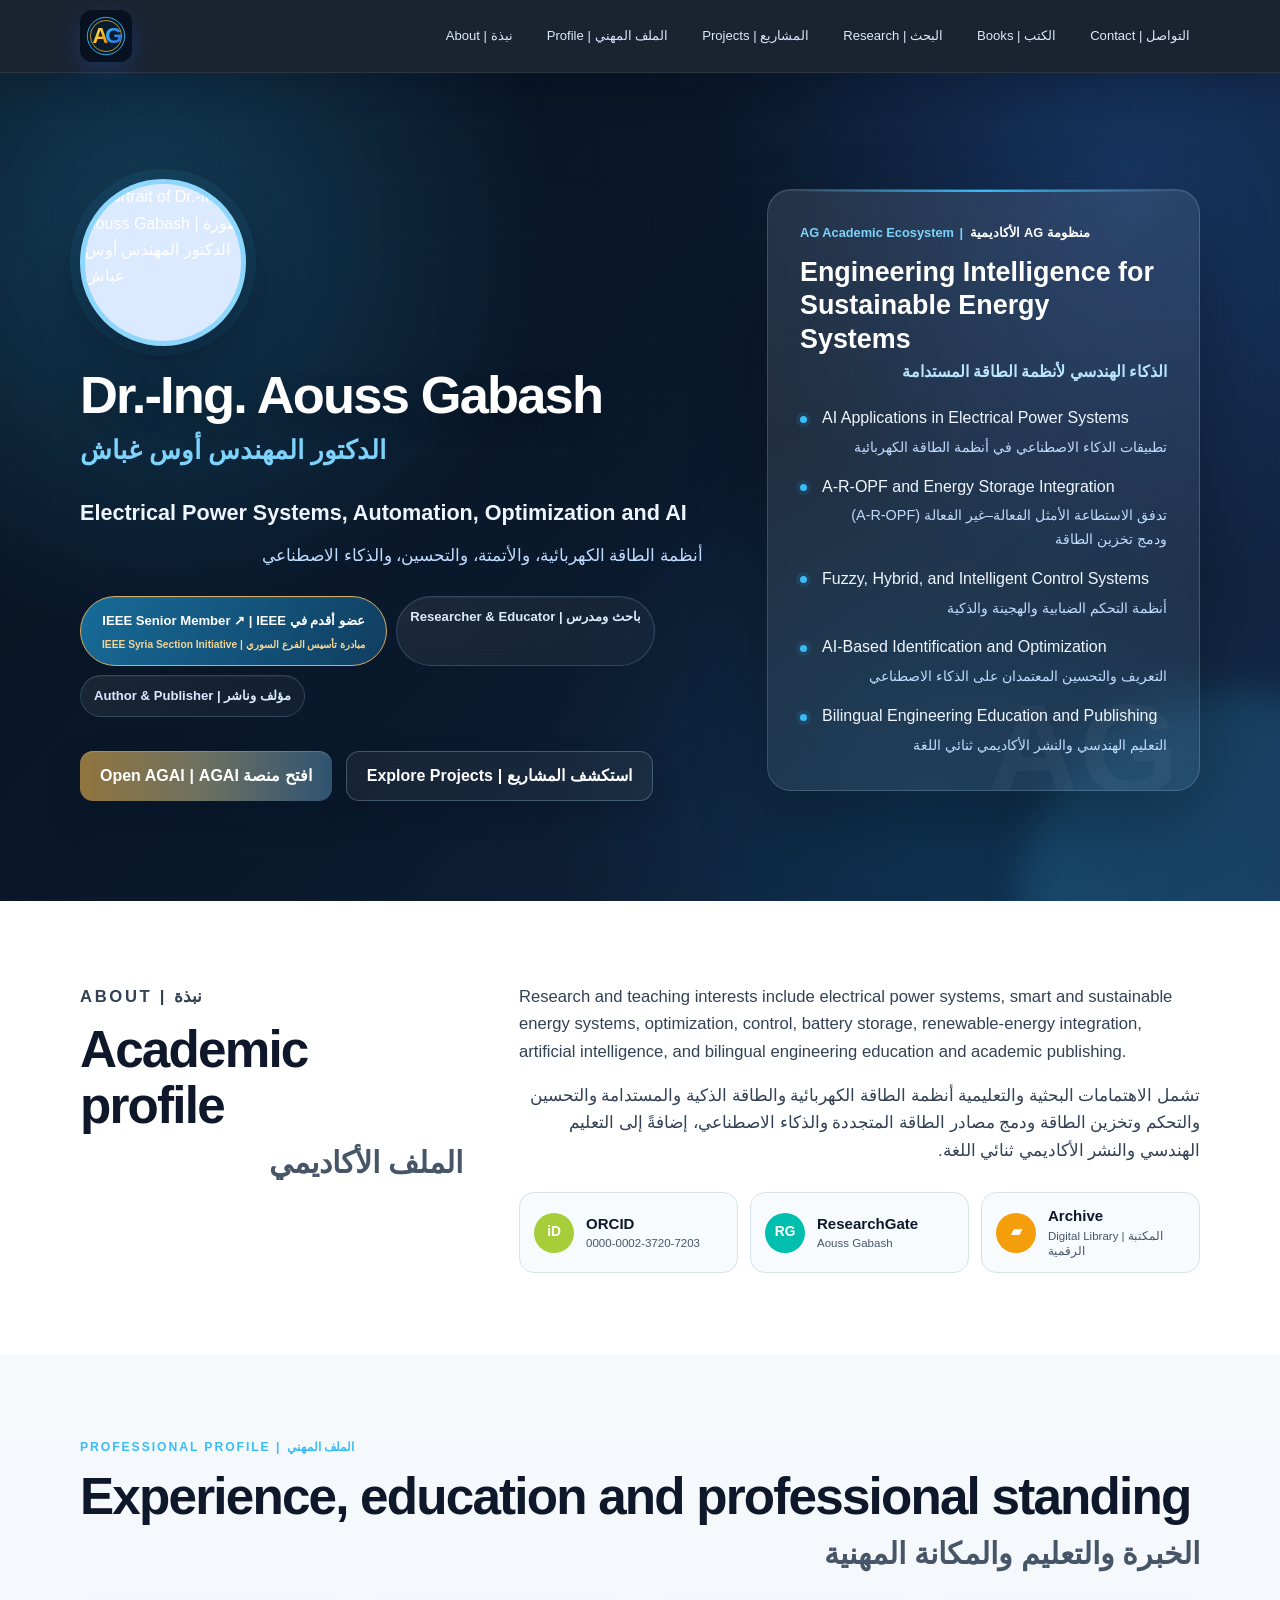
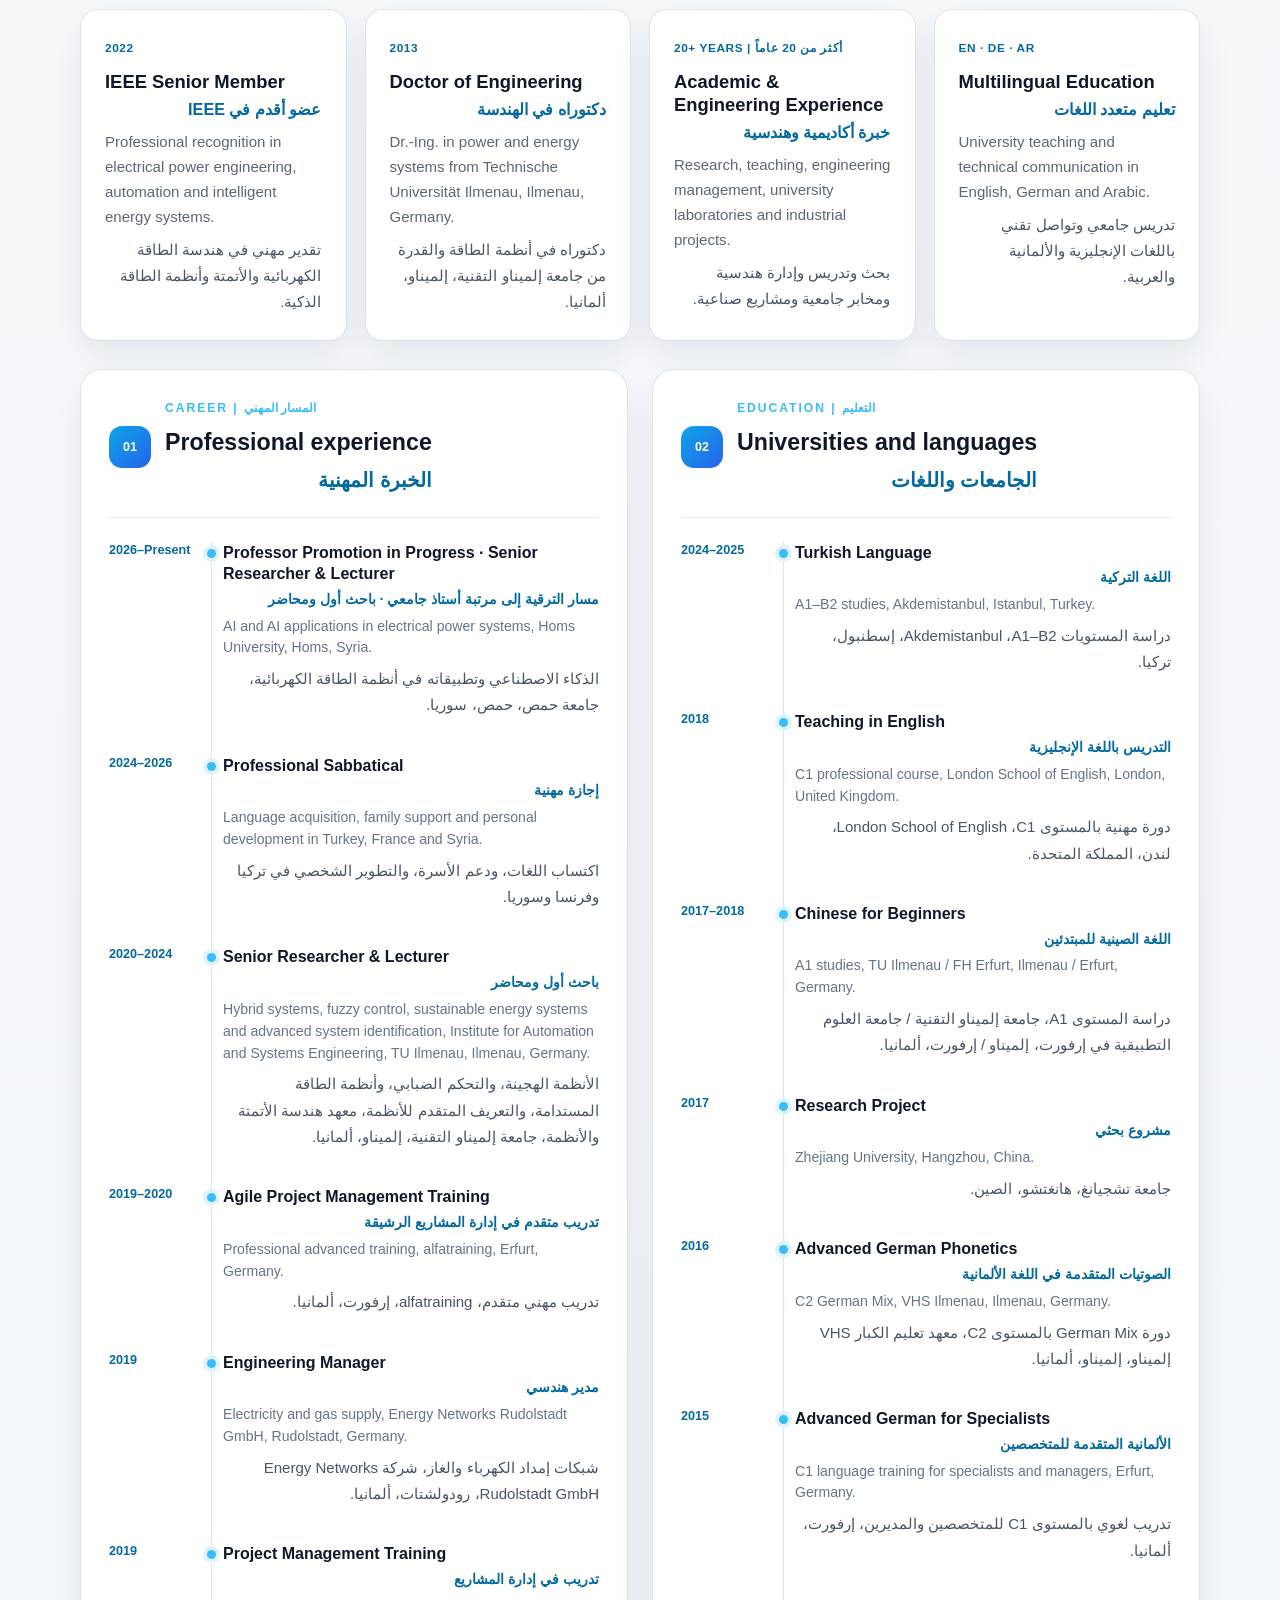
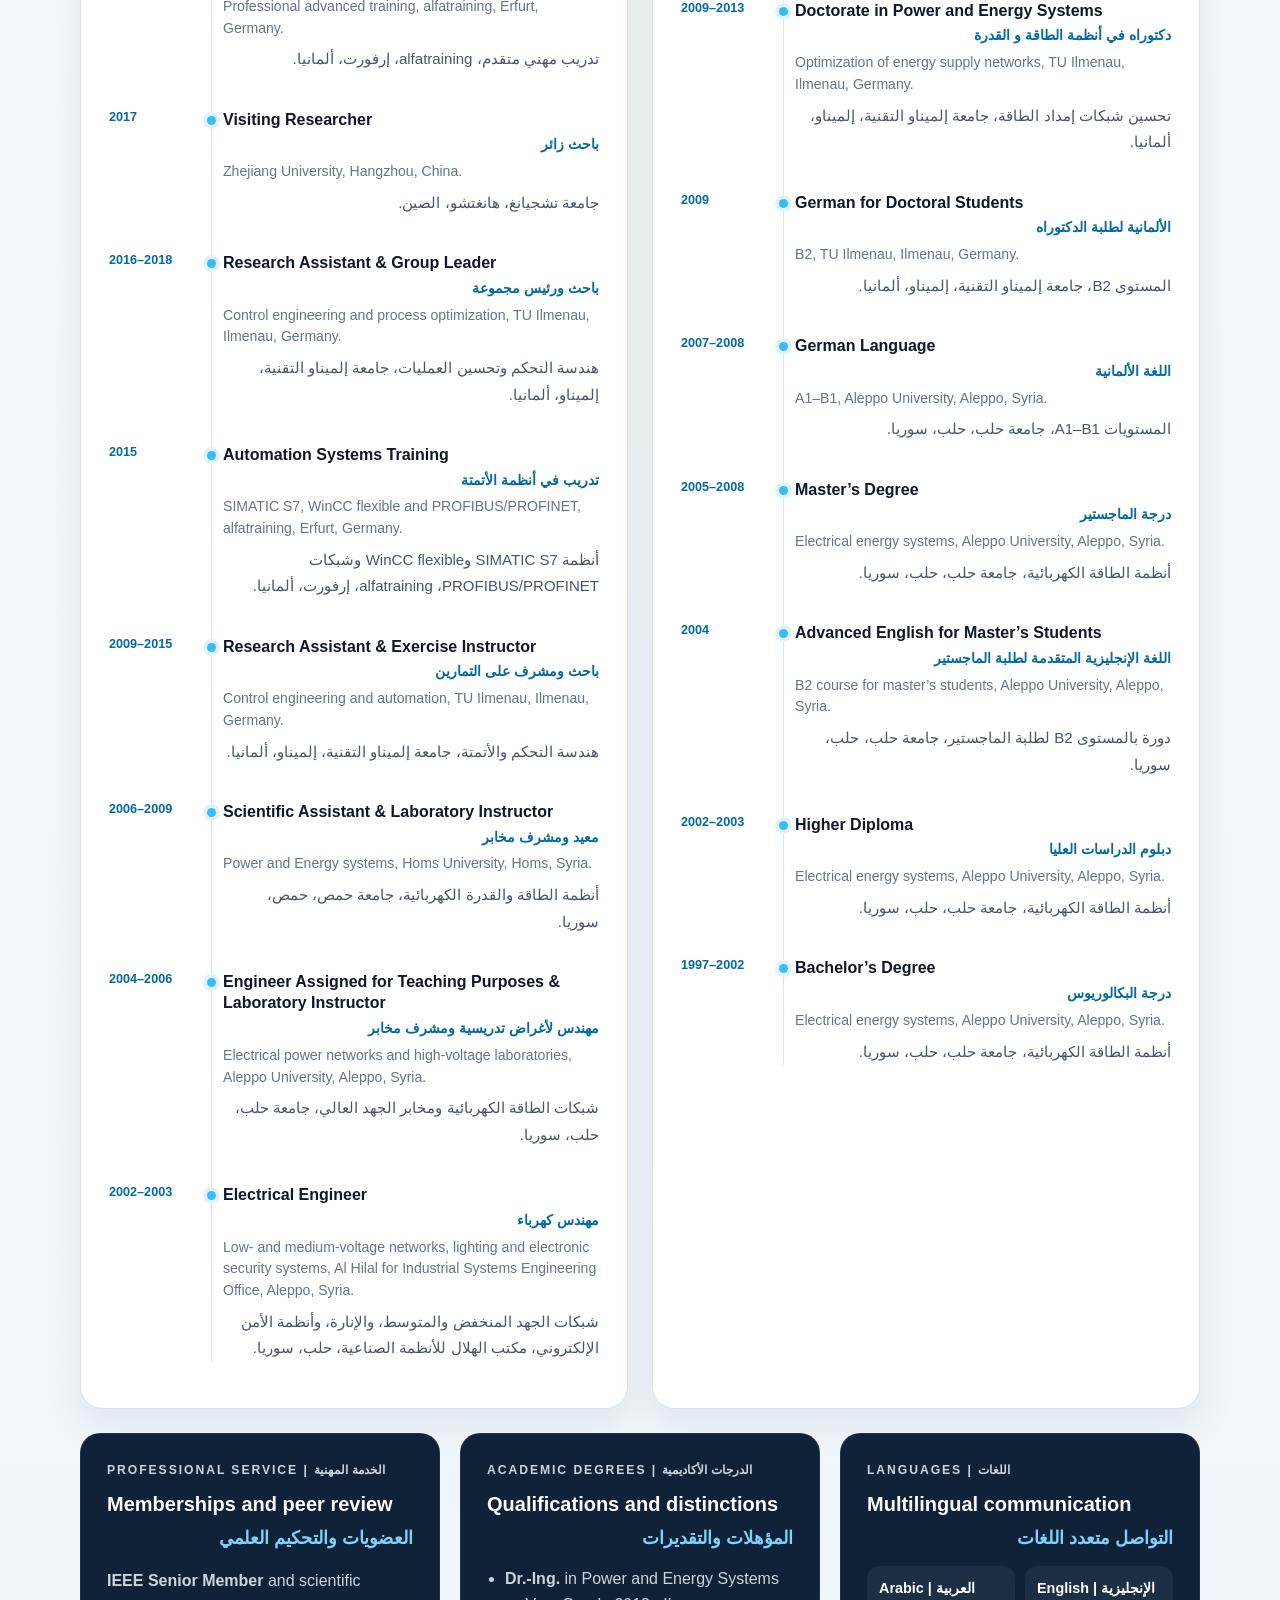
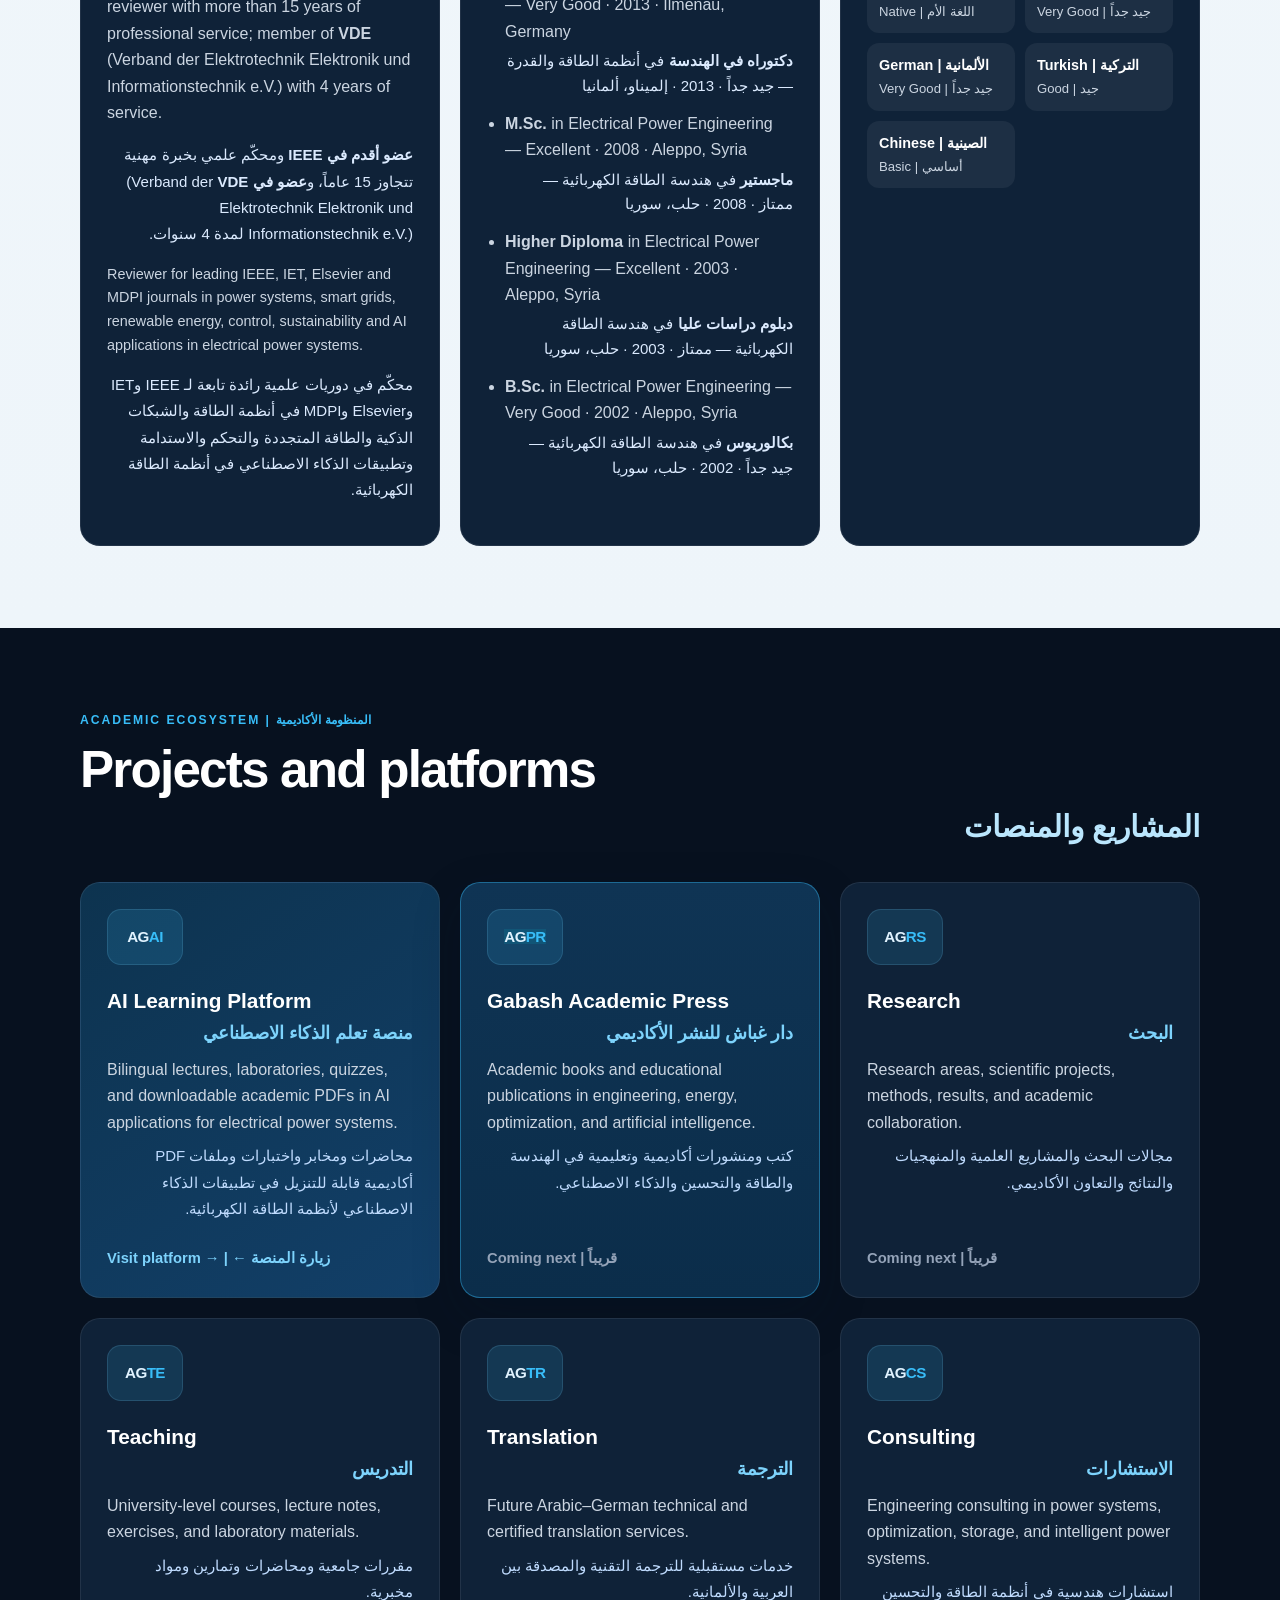
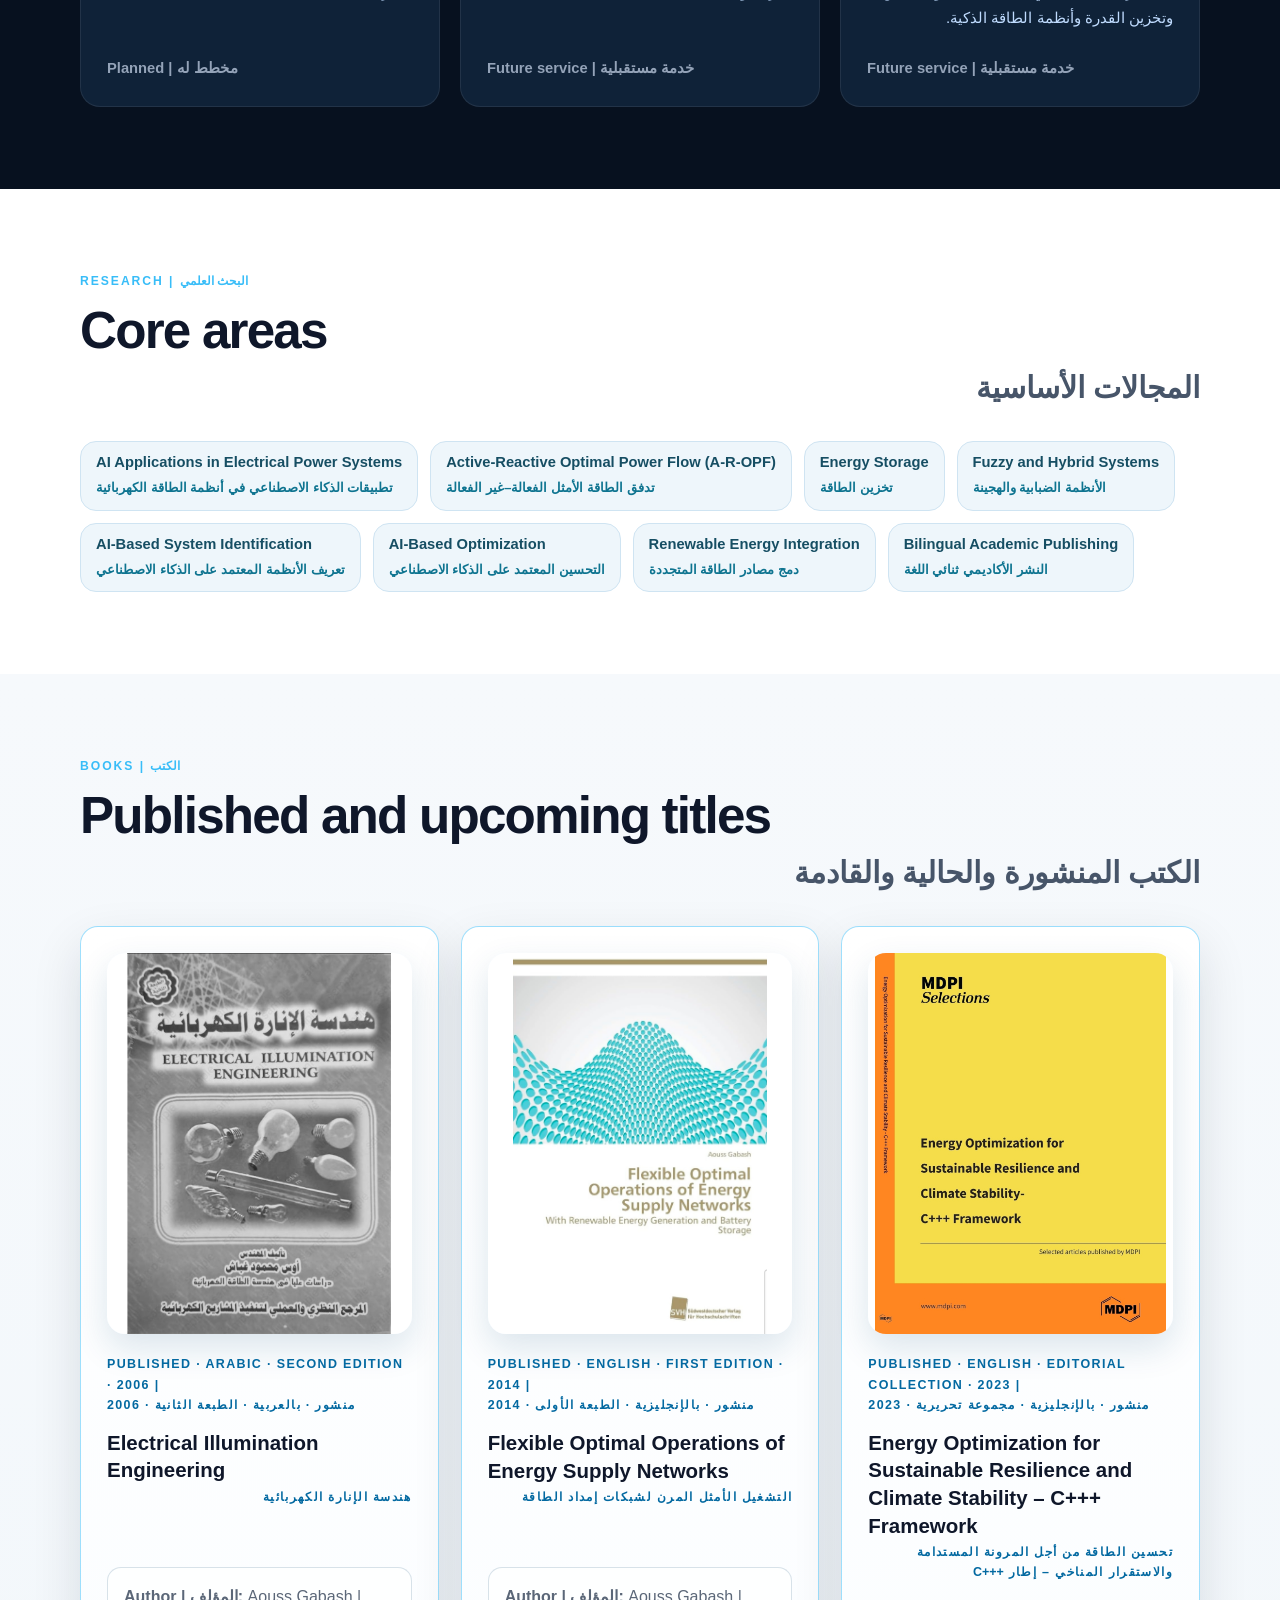
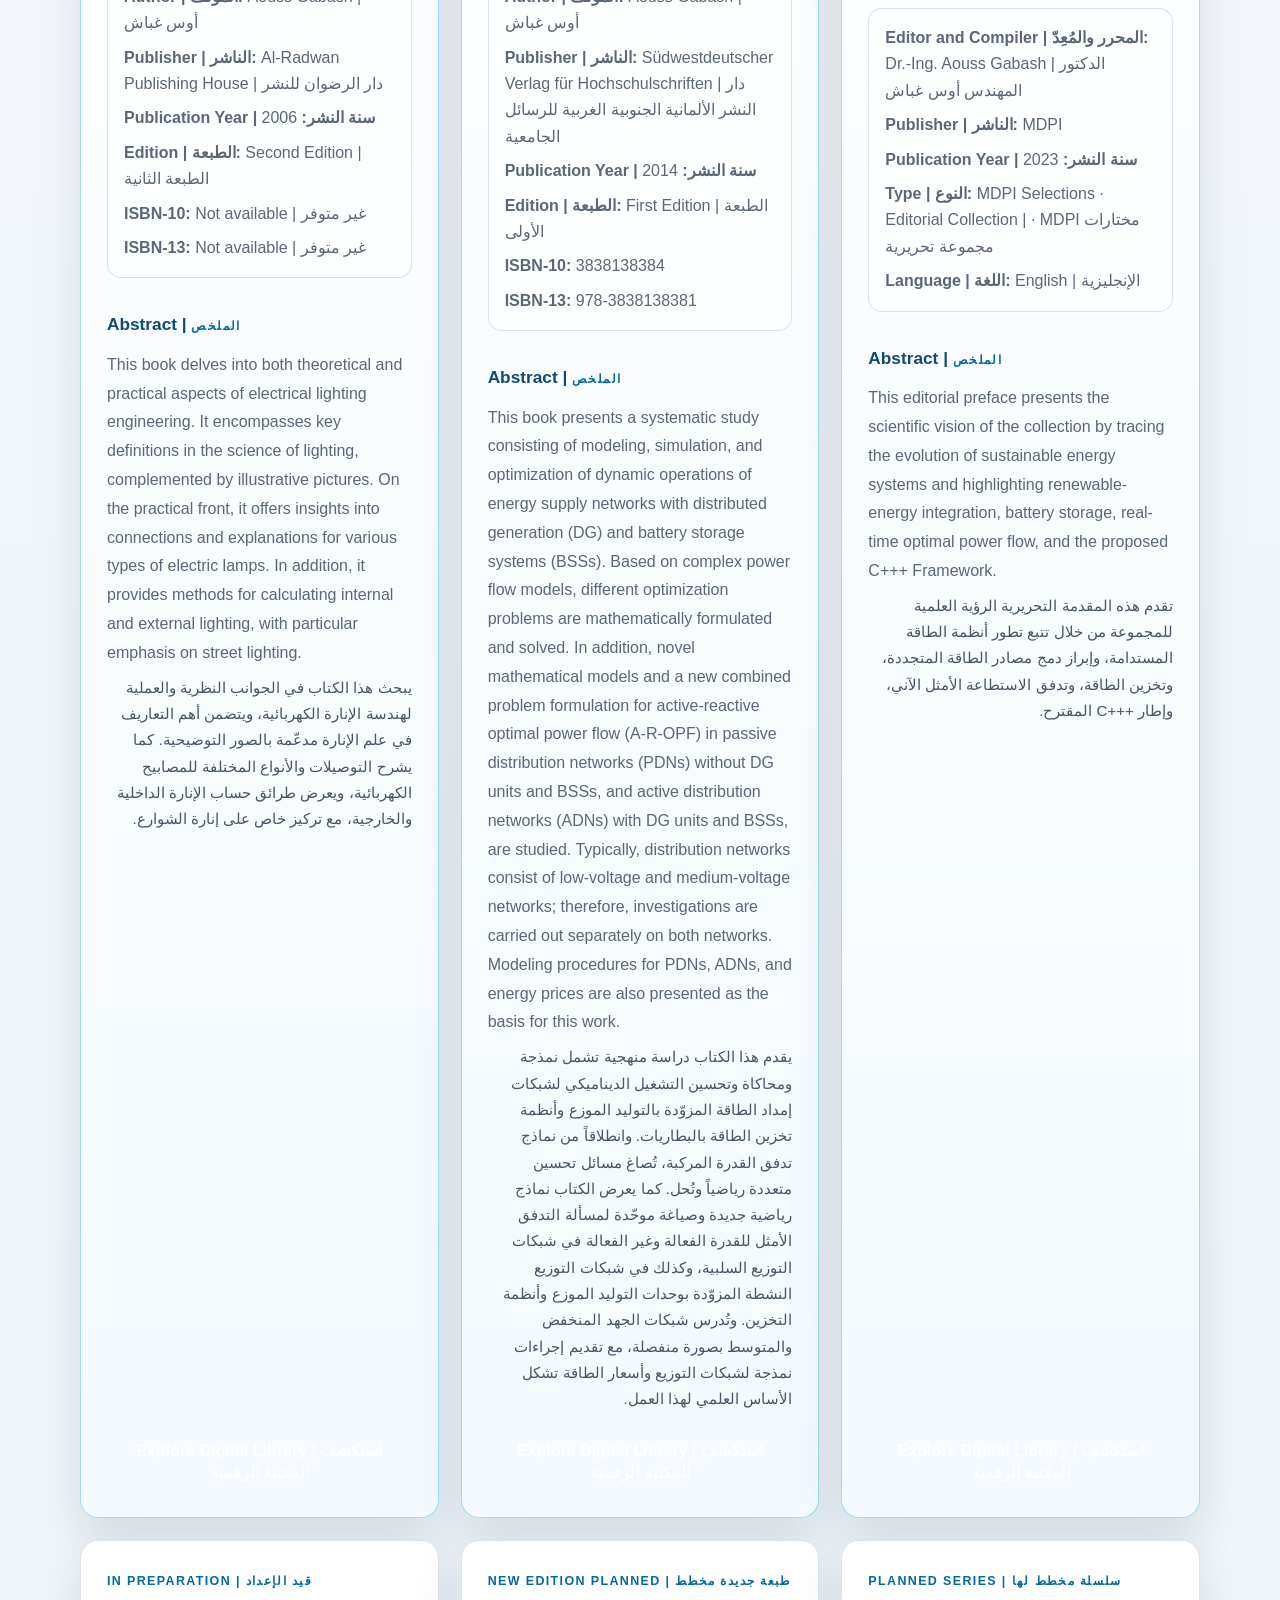
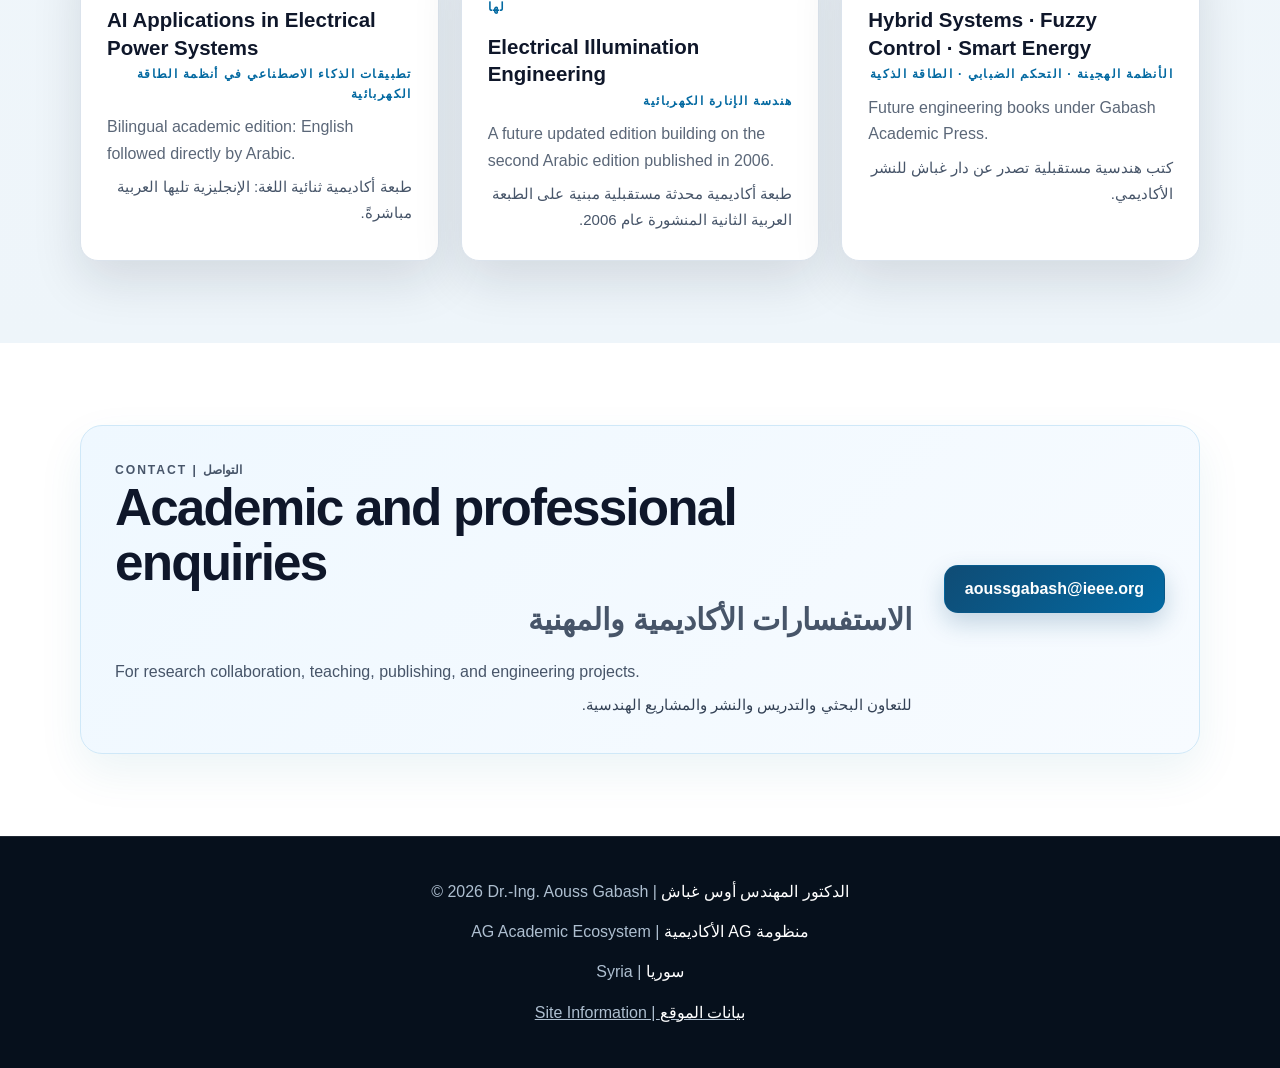
==== index.html @ 6f3ca0e8 "Expand VDE in both homepage membership descriptions" ====
<!doctype html>
<html lang="en">
<head>
  <meta charset="utf-8">
  <meta name="viewport" content="width=device-width, initial-scale=1">
  <meta name="description" content="Official bilingual academic portal of Dr.-Ing. Aouss Gabash: research, teaching, AI applications in electrical power systems, books, publishing, and professional services.">
  <title>Dr.-Ing. Aouss Gabash | Academic Portal | البوابة الأكاديمية</title>
  <link rel="canonical" href="https://aoussgabash.com/">
  <link rel="preload" as="image" href="https://aoussgabash.com/assets/brand/AG.jpg" fetchpriority="high">
<!-- AG Official Icons -->
<link rel="icon" href="/favicon.ico" sizes="any">
<link rel="icon" type="image/png" sizes="32x32" href="/favicon-32x32.png">
<link rel="icon" type="image/png" sizes="16x16" href="/favicon-16x16.png">
<link rel="apple-touch-icon" sizes="180x180" href="/apple-touch-icon.png">
<link rel="manifest" href="/site.webmanifest">
<meta name="theme-color" content="#07111f">  <link rel="stylesheet" href="style.css">
  <link rel="stylesheet" href="identity.css">
<style id="published-books-unified-style">
  .book-list .published-book-unified{display:flex;flex-direction:column;min-height:100%;border-color:rgba(56,189,248,.48)!important;background:linear-gradient(180deg,#fff,#f4faff)!important}
  .published-book-gallery{margin-bottom:20px}
  .published-book-frame{width:100%;aspect-ratio:4/5;border-radius:18px;background:#eef7ff;display:flex;align-items:center;justify-content:center;overflow:hidden;box-shadow:0 14px 34px rgba(15,76,117,.14)}
  .published-book-frame img{width:100%;height:100%;object-fit:contain;display:block;background:#fff}
  .published-book-unified>span{min-height:56px;display:flex;align-items:flex-start;flex-wrap:wrap}
  .published-book-unified h3{min-height:112px}
  .published-book-unified p{margin-top:12px}
  .published-book-unified .published-book-action{display:flex;margin-top:auto;padding-top:20px}
  .published-book-unified .published-book-action .button{width:100%;min-height:58px;display:flex;align-items:center;justify-content:center;text-align:center}
  @media(max-width:680px){.published-book-unified h3,.published-book-unified>span{min-height:0}.published-book-unified .published-book-action .button{min-height:54px}.published-book-frame{aspect-ratio:3/4}}

  .book-meta{display:grid;grid-template-columns:1fr;gap:8px;margin:16px 0 20px;padding:16px;border:1px solid rgba(15,76,117,.16);border-radius:14px;background:rgba(255,255,255,.72)}
  .book-meta p{margin:0!important}
  .book-abstract{margin-top:8px;padding-top:4px}
  .book-abstract h4{margin:0 0 10px;color:#0f4c75;font-size:1.08rem}
  .book-abstract p{line-height:1.8}
.ieee-initiative-badge{background:linear-gradient(120deg,#176c99,#103d60)!important;border:1px solid #d5ad62!important;transition:transform .2s,box-shadow .2s;box-shadow:0 5px 18px #0002}
.ieee-initiative-badge:hover,.ieee-initiative-badge:focus-within{transform:translateY(-2px);box-shadow:0 0 0 3px #d5ad6244}
.ieee-initiative-badge a{color:white!important;text-decoration:none!important;display:block;width:100%;padding:4px 8px;text-align:center}
.ieee-initiative-badge a:focus-visible{outline:2px solid #d5ad62;outline-offset:3px}
.ieee-initiative-call{display:block;margin-top:5px;color:#f4d595;font-size:.78em;line-height:1.5;font-weight:600}
/* Keep Arabic shaping natural and isolate Latin abbreviations in hero labels. */
bdi{unicode-bidi:isolate;letter-spacing:normal;text-transform:none}
[lang="ar"]{unicode-bidi:isolate;letter-spacing:normal;text-transform:none}
.hero-actions .button{flex-wrap:wrap;column-gap:.3em;row-gap:.15em}
.hero-actions .button>bdi{display:inline-block;max-width:100%}
.hero .credential-row,.hero .hero-actions{direction:ltr}
.hero [lang="ar"]{letter-spacing:normal;text-transform:none}
</style>

  <script type="application/ld+json">
{
  "@context": "https://schema.org",
  "@type": "Organization",
  "name": "AG Academic Ecosystem",
  "url": "https://aoussgabash.com",
  "logo": "https://aoussgabash.com/favicon-512x512.png"
}
  </script>
  
</head>
<body>
  <header class="site-header">
    <div class="container nav-wrap">
      <a class="brand brand-identity" href="#top" aria-label="AG academic homepage | الصفحة الأكاديمية الرئيسية">
        <img class="brand-logo" src="assets/brand/AG.svg" width="52" height="52" alt="AG Academic Ecosystem logo | شعار منظومة AG الأكاديمية">
        <span class="brand-code"><span class="ag">AG</span></span>
        <span class="brand-name">Aouss Gabash</span>
      </a>
      <button class="menu-toggle" type="button" aria-label="Open navigation | فتح قائمة التنقل" aria-expanded="false">☰</button>
      <nav class="site-nav" aria-label="Main navigation | التنقل الرئيسي">
        <a href="#about">About | <span lang="ar" dir="rtl">نبذة</span></a>
        <a href="#credentials">Profile | <span lang="ar" dir="rtl">الملف المهني</span></a>
        <a href="#projects">Projects | <span lang="ar" dir="rtl">المشاريع</span></a>
        <a href="#research">Research | <span lang="ar" dir="rtl">البحث</span></a>
        <a href="#books">Books | <span lang="ar" dir="rtl">الكتب</span></a>
        <a href="#contact">Contact | <span lang="ar" dir="rtl">التواصل</span></a>
      </nav>
    </div>
  </header>

  <main id="top">
    <section class="hero">
      <div class="container hero-grid">
        <div>
          <p class="eyebrow">Academic · Engineering · Artificial Intelligence <span class="inline-ar" lang="ar" dir="rtl">| أكاديمي · هندسي · ذكاء اصطناعي</span></p>
          <h1>Dr.-Ing. Aouss Gabash</h1>
          <p class="hero-title">Electrical Power Systems, Automation, Optimization and AI</p>
          <p class="hero-ar" lang="ar" dir="rtl">أنظمة الطاقة الكهربائية، والأتمتة، والتحسين، والذكاء الاصطناعي</p>
          <div class="credential-row">
            <span class="ieee-initiative-badge"><a href="ieee-syria.html" aria-label="IEEE Syria Section initiative | مبادرة تأسيس الفرع السوري"><bdi lang="en" dir="ltr">IEEE Senior Member ↗</bdi> | <bdi lang="ar" dir="rtl">عضو أقدم في <bdi dir="ltr">IEEE</bdi></bdi><small class="ieee-initiative-call"><bdi lang="en" dir="ltr">IEEE Syria Section Initiative</bdi> | <bdi lang="ar" dir="rtl">مبادرة تأسيس الفرع السوري</bdi></small></a></span>
            <span><bdi lang="en" dir="ltr">Researcher &amp; Educator</bdi> | <bdi lang="ar" dir="rtl">باحث ومدرس</bdi></span>
            <span><bdi lang="en" dir="ltr">Author &amp; Publisher</bdi> | <bdi lang="ar" dir="rtl">مؤلف وناشر</bdi></span>
          </div>
          <div class="hero-actions">
            <a class="button primary" href="https://ai.aoussgabash.com"><bdi lang="en" dir="ltr">Open AGAI</bdi> | <bdi lang="ar" dir="rtl">افتح منصة <bdi dir="ltr">AGAI</bdi></bdi></a>
            <a class="button secondary" href="#projects"><bdi lang="en" dir="ltr">Explore Projects</bdi> | <bdi lang="ar" dir="rtl">استكشف المشاريع</bdi></a>
          </div>
        </div>

        <aside class="hero-card" aria-label="Academic focus | التوجه الأكاديمي">
          <span class="card-kicker"><bdi lang="en" dir="ltr">AG Academic Ecosystem</bdi> | <span lang="ar" dir="rtl">منظومة <bdi dir="ltr">AG</bdi> الأكاديمية</span></span>
          <h2>
            Engineering Intelligence for Sustainable Energy Systems
            <span class="heading-ar" lang="ar" dir="rtl">الذكاء الهندسي لأنظمة الطاقة المستدامة</span>
          </h2>
          <ul class="bilingual-list">
            <li>
              <span>AI Applications in Electrical Power Systems</span>
              <span class="ar-line" lang="ar" dir="rtl">تطبيقات الذكاء الاصطناعي في أنظمة الطاقة الكهربائية</span>
            </li>
            <li>
              <span>A-R-OPF and Energy Storage Integration</span>
              <span class="ar-line" lang="ar" dir="rtl">تدفق الاستطاعة الأمثل الفعالة–غير الفعالة <bdi dir="ltr">(A-R-OPF)</bdi> ودمج تخزين الطاقة</span>
            </li>
            <li>
              <span>Fuzzy, Hybrid, and Intelligent Control Systems</span>
              <span class="ar-line" lang="ar" dir="rtl">أنظمة التحكم الضبابية والهجينة والذكية</span>
            </li>
            <li>
              <span>AI-Based Identification and Optimization</span>
              <span class="ar-line" lang="ar" dir="rtl">التعريف والتحسين المعتمدان على الذكاء الاصطناعي</span>
            </li>
            <li>
              <span>Bilingual Engineering Education and Publishing</span>
              <span class="ar-line" lang="ar" dir="rtl">التعليم الهندسي والنشر الأكاديمي ثنائي اللغة</span>
            </li>
          </ul>
        </aside>
      </div>
    </section>

    <section id="about" class="section">
      <div class="container split">
        <div>
          <p class="section-label">About | <span lang="ar" dir="rtl">نبذة</span></p>
          <h2>
            Academic profile
            <span class="heading-ar" lang="ar" dir="rtl">الملف الأكاديمي</span>
          </h2>
        </div>
        <div>
          <p>Research and teaching interests include electrical power systems, smart and sustainable energy systems, optimization, control, battery storage, renewable-energy integration, artificial intelligence, and bilingual engineering education and academic publishing.</p>
          <p lang="ar" dir="rtl" class="ar-text">تشمل الاهتمامات البحثية والتعليمية أنظمة الطاقة الكهربائية والطاقة الذكية والمستدامة والتحسين والتحكم وتخزين الطاقة ودمج مصادر الطاقة المتجددة والذكاء الاصطناعي، إضافةً إلى التعليم الهندسي والنشر الأكاديمي ثنائي اللغة.</p>
<div class="about-profile-links" aria-label="Academic profiles | الملفات الأكاديمية">
  <a class="about-profile-link orcid" href="https://orcid.org/0000-0002-3720-7203" target="_blank" rel="me noopener noreferrer">
    <span class="profile-mark" aria-hidden="true">iD</span>
    <span class="profile-copy"><strong>ORCID</strong><small>0000-0002-3720-7203</small></span>
  </a>
  <a class="about-profile-link researchgate" href="https://www.researchgate.net/profile/Aouss-Gabash" target="_blank" rel="noopener noreferrer">
    <span class="profile-mark" aria-hidden="true">RG</span>
    <span class="profile-copy"><strong>ResearchGate</strong><small>Aouss Gabash</small></span>
  </a>
  <a class="about-profile-link archive" href="https://archive.org/details/@aouss_gabash" target="_blank" rel="noopener noreferrer">
    <span class="profile-mark" aria-hidden="true">▰</span>
    <span class="profile-copy"><strong>Archive</strong><small>Digital Library | المكتبة الرقمية</small></span>
  </a>
</div>
        </div>
      </div>
    </section>

    <section id="credentials" class="section section-soft">
      <div class="container">
        <p class="section-label">Professional Profile | <span lang="ar" dir="rtl">الملف المهني</span></p>
        <h2>
          Experience, education and professional standing
          <span class="heading-ar" lang="ar" dir="rtl">الخبرة والتعليم والمكانة المهنية</span>
        </h2>

        <div class="profile-grid profile-summary">
          <article class="profile-card">
            <span class="profile-year">2022</span>
            <h3>IEEE Senior Member<span class="card-ar" lang="ar" dir="rtl">عضو أقدم في <bdi dir="ltr">IEEE</bdi></span></h3>
            <p>Professional recognition in electrical power engineering, automation and intelligent energy systems.</p>
            <p class="ar-copy" lang="ar" dir="rtl">تقدير مهني في هندسة الطاقة الكهربائية والأتمتة وأنظمة الطاقة الذكية.</p>
          </article>
          <article class="profile-card">
            <span class="profile-year">2013</span>
            <h3>Doctor of Engineering<span class="card-ar" lang="ar" dir="rtl">دكتوراه في الهندسة</span></h3>
            <p>Dr.-Ing. in power and energy systems from Technische Universität Ilmenau, Ilmenau, Germany.</p>
            <p class="ar-copy" lang="ar" dir="rtl">دكتوراه في أنظمة الطاقة والقدرة من جامعة إلميناو التقنية، إلميناو، ألمانيا.</p>
          </article>
          <article class="profile-card">
            <span class="profile-year">20+ Years | أكثر من 20 عاماً</span>
            <h3>Academic &amp; Engineering Experience<span class="card-ar" lang="ar" dir="rtl">خبرة أكاديمية وهندسية</span></h3>
            <p>Research, teaching, engineering management, university laboratories and industrial projects.</p>
            <p class="ar-copy" lang="ar" dir="rtl">بحث وتدريس وإدارة هندسية ومخابر جامعية ومشاريع صناعية.</p>
          </article>
          <article class="profile-card">
            <span class="profile-year">EN · DE · AR</span>
            <h3>Multilingual Education<span class="card-ar" lang="ar" dir="rtl">تعليم متعدد اللغات</span></h3>
            <p>University teaching and technical communication in English, German and Arabic.</p>
            <p class="ar-copy" lang="ar" dir="rtl">تدريس جامعي وتواصل تقني باللغات الإنجليزية والألمانية والعربية.</p>
          </article>
        </div>

        <div class="cv-columns">
          <section class="cv-panel" aria-labelledby="experience-title">
            <div class="cv-heading">
              <span class="cv-icon">01</span>
              <div>
                <p class="section-label">Career | <span lang="ar" dir="rtl">المسار المهني</span></p>
                <h3 id="experience-title">Professional experience<span class="card-ar" lang="ar" dir="rtl">الخبرة المهنية</span></h3>
              </div>
            </div>
            <div class="compact-timeline">
              <article>
                <time>2026–Present</time>
                <div>
                  <h4>Professor Promotion in Progress · Senior Researcher &amp; Lecturer<span class="card-ar" lang="ar" dir="rtl">مسار الترقية إلى مرتبة أستاذ جامعي · باحث أول ومحاضر</span></h4>
                  <p>AI and AI applications in electrical power systems, Homs University, Homs, Syria.</p>
                  <p class="ar-copy" lang="ar" dir="rtl">الذكاء الاصطناعي وتطبيقاته في أنظمة الطاقة الكهربائية، جامعة حمص، حمص، سوريا.</p>
                </div>
              </article>
              <article>
                <time>2024–2026</time>
                <div>
                  <h4>Professional Sabbatical<span class="card-ar" lang="ar" dir="rtl">إجازة مهنية</span></h4>
                  <p>Language acquisition, family support and personal development in Turkey, France and Syria.</p>
                  <p class="ar-copy" lang="ar" dir="rtl">اكتساب اللغات، ودعم الأسرة، والتطوير الشخصي في تركيا وفرنسا وسوريا.</p>
                </div>
              </article>
              <article>
                <time>2020–2024</time>
                <div>
                  <h4>Senior Researcher &amp; Lecturer<span class="card-ar" lang="ar" dir="rtl">باحث أول ومحاضر</span></h4>
                  <p>Hybrid systems, fuzzy control, sustainable energy systems and advanced system identification, Institute for Automation and Systems Engineering, TU Ilmenau, Ilmenau, Germany.</p>
                  <p class="ar-copy" lang="ar" dir="rtl">الأنظمة الهجينة، والتحكم الضبابي، وأنظمة الطاقة المستدامة، والتعريف المتقدم للأنظمة، معهد هندسة الأتمتة والأنظمة، جامعة إلميناو التقنية، إلميناو، ألمانيا.</p>
                </div>
              </article>
              <article>
                <time>2019–2020</time>
                <div>
                  <h4>Agile Project Management Training<span class="card-ar" lang="ar" dir="rtl">تدريب متقدم في إدارة المشاريع الرشيقة</span></h4>
                  <p>Professional advanced training, alfatraining, Erfurt, Germany.</p>
                  <p class="ar-copy" lang="ar" dir="rtl">تدريب مهني متقدم، <bdi dir="ltr">alfatraining</bdi>، إرفورت، ألمانيا.</p>
                </div>
              </article>
              <article>
                <time>2019</time>
                <div>
                  <h4>Engineering Manager<span class="card-ar" lang="ar" dir="rtl">مدير هندسي</span></h4>
                  <p>Electricity and gas supply, Energy Networks Rudolstadt GmbH, Rudolstadt, Germany.</p>
                  <p class="ar-copy" lang="ar" dir="rtl">شبكات إمداد الكهرباء والغاز، شركة <bdi dir="ltr">Energy Networks Rudolstadt GmbH</bdi>، رودولشتات، ألمانيا.</p>
                </div>
              </article>
              <article>
                <time>2019</time>
                <div>
                  <h4>Project Management Training<span class="card-ar" lang="ar" dir="rtl">تدريب في إدارة المشاريع</span></h4>
                  <p>Professional advanced training, alfatraining, Erfurt, Germany.</p>
                  <p class="ar-copy" lang="ar" dir="rtl">تدريب مهني متقدم، <bdi dir="ltr">alfatraining</bdi>، إرفورت، ألمانيا.</p>
                </div>
              </article>
              <article>
                <time>2017</time>
                <div>
                  <h4>Visiting Researcher<span class="card-ar" lang="ar" dir="rtl">باحث زائر</span></h4>
                  <p>Zhejiang University, Hangzhou, China.</p>
                  <p class="ar-copy" lang="ar" dir="rtl">جامعة تشجيانغ، هانغتشو، الصين.</p>
                </div>
              </article>
              <article>
                <time>2016–2018</time>
                <div>
                  <h4>Research Assistant &amp; Group Leader<span class="card-ar" lang="ar" dir="rtl">باحث ورئيس مجموعة</span></h4>
                  <p>Control engineering and process optimization, TU Ilmenau, Ilmenau, Germany.</p>
                  <p class="ar-copy" lang="ar" dir="rtl">هندسة التحكم وتحسين العمليات، جامعة إلميناو التقنية، إلميناو، ألمانيا.</p>
                </div>
              </article>
              <article>
                <time>2015</time>
                <div>
                  <h4>Automation Systems Training<span class="card-ar" lang="ar" dir="rtl">تدريب في أنظمة الأتمتة</span></h4>
                  <p>SIMATIC S7, WinCC flexible and PROFIBUS/PROFINET, alfatraining, Erfurt, Germany.</p>
                  <p class="ar-copy" lang="ar" dir="rtl">أنظمة <bdi dir="ltr">SIMATIC S7</bdi> و<bdi dir="ltr">WinCC flexible</bdi> وشبكات <bdi dir="ltr">PROFIBUS/PROFINET</bdi>، <bdi dir="ltr">alfatraining</bdi>، إرفورت، ألمانيا.</p>
                </div>
              </article>
              <article>
                <time>2009–2015</time>
                <div>
                  <h4>Research Assistant &amp; Exercise Instructor<span class="card-ar" lang="ar" dir="rtl">باحث ومشرف على التمارين</span></h4>
                  <p>Control engineering and automation, TU Ilmenau, Ilmenau, Germany.</p>
                  <p class="ar-copy" lang="ar" dir="rtl">هندسة التحكم والأتمتة، جامعة إلميناو التقنية، إلميناو، ألمانيا.</p>
                </div>
              </article>
              <article>
                <time>2006–2009</time>
                <div>
                  <h4>Scientific Assistant &amp; Laboratory Instructor<span class="card-ar" lang="ar" dir="rtl">معيد ومشرف مخابر</span></h4>
                  <p>Power and Energy systems, Homs University, Homs, Syria.</p>
                  <p class="ar-copy" lang="ar" dir="rtl">أنظمة الطاقة والقدرة الكهربائية، جامعة حمص، حمص، سوريا.</p>
                </div>
              </article>
              <article>
                <time>2004–2006</time>
                <div>
                  <h4>Engineer Assigned for Teaching Purposes &amp; Laboratory Instructor<span class="card-ar" lang="ar" dir="rtl">مهندس لأغراض تدريسية ومشرف مخابر</span></h4>
                  <p>Electrical power networks and high-voltage laboratories, Aleppo University, Aleppo, Syria.</p>
                  <p class="ar-copy" lang="ar" dir="rtl">شبكات الطاقة الكهربائية ومخابر الجهد العالي، جامعة حلب، حلب، سوريا.</p>
                </div>
              </article>
              <article>
                <time>2002–2003</time>
                <div>
                  <h4>Electrical Engineer<span class="card-ar" lang="ar" dir="rtl">مهندس كهرباء</span></h4>
                  <p>Low- and medium-voltage networks, lighting and electronic security systems, Al Hilal for Industrial Systems Engineering Office, Aleppo, Syria.</p>
                  <p class="ar-copy" lang="ar" dir="rtl">شبكات الجهد المنخفض والمتوسط، والإنارة، وأنظمة الأمن الإلكتروني، مكتب الهلال للأنظمة الصناعية، حلب، سوريا.</p>
                </div>
              </article>
            </div>
          </section>

          <section class="cv-panel" aria-labelledby="education-title">
            <div class="cv-heading">
              <span class="cv-icon">02</span>
              <div>
                <p class="section-label">Education | <span lang="ar" dir="rtl">التعليم</span></p>
                <h3 id="education-title">Universities and languages<span class="card-ar" lang="ar" dir="rtl">الجامعات واللغات</span></h3>
              </div>
            </div>
            <div class="compact-timeline">
              <article>
                <time>2024–2025</time>
                <div>
                  <h4>Turkish Language<span class="card-ar" lang="ar" dir="rtl">اللغة التركية</span></h4>
                  <p>A1–B2 studies, Akdemistanbul, Istanbul, Turkey.</p>
                  <p class="ar-copy" lang="ar" dir="rtl">دراسة المستويات <bdi dir="ltr">A1–B2</bdi>، <bdi dir="ltr">Akdemistanbul</bdi>، إسطنبول، تركيا.</p>
                </div>
              </article>
              <article>
                <time>2018</time>
                <div>
                  <h4>Teaching in English<span class="card-ar" lang="ar" dir="rtl">التدريس باللغة الإنجليزية</span></h4>
                  <p>C1 professional course, London School of English, London, United Kingdom.</p>
                  <p class="ar-copy" lang="ar" dir="rtl">دورة مهنية بالمستوى <bdi dir="ltr">C1</bdi>، <bdi dir="ltr">London School of English</bdi>، لندن، المملكة المتحدة.</p>
                </div>
              </article>
              <article>
                <time>2017–2018</time>
                <div>
                  <h4>Chinese for Beginners<span class="card-ar" lang="ar" dir="rtl">اللغة الصينية للمبتدئين</span></h4>
                  <p>A1 studies, TU Ilmenau / FH Erfurt, Ilmenau / Erfurt, Germany.</p>
                  <p class="ar-copy" lang="ar" dir="rtl">دراسة المستوى <bdi dir="ltr">A1</bdi>، جامعة إلميناو التقنية / جامعة العلوم التطبيقية في إرفورت، إلميناو / إرفورت، ألمانيا.</p>
                </div>
              </article>
              <article>
                <time>2017</time>
                <div>
                  <h4>Research Project<span class="card-ar" lang="ar" dir="rtl">مشروع بحثي</span></h4>
                  <p>Zhejiang University, Hangzhou, China.</p>
                  <p class="ar-copy" lang="ar" dir="rtl">جامعة تشجيانغ، هانغتشو، الصين.</p>
                </div>
              </article>
              <article>
                <time>2016</time>
                <div>
                  <h4>Advanced German Phonetics<span class="card-ar" lang="ar" dir="rtl">الصوتيات المتقدمة في اللغة الألمانية</span></h4>
                  <p>C2 German Mix, VHS Ilmenau, Ilmenau, Germany.</p>
                  <p class="ar-copy" lang="ar" dir="rtl">دورة <bdi dir="ltr">German Mix</bdi> بالمستوى <bdi dir="ltr">C2</bdi>، معهد تعليم الكبار <bdi dir="ltr">VHS</bdi> إلميناو، إلميناو، ألمانيا.</p>
                </div>
              </article>
              <article>
                <time>2015</time>
                <div>
                  <h4>Advanced German for Specialists<span class="card-ar" lang="ar" dir="rtl">الألمانية المتقدمة للمتخصصين</span></h4>
                  <p>C1 language training for specialists and managers, Erfurt, Germany.</p>
                  <p class="ar-copy" lang="ar" dir="rtl">تدريب لغوي بالمستوى <bdi dir="ltr">C1</bdi> للمتخصصين والمديرين، إرفورت، ألمانيا.</p>
                </div>
              </article>
              <article>
                <time>2009–2013</time>
                <div>
                  <h4>Doctorate in Power and Energy Systems<span class="card-ar" lang="ar" dir="rtl">دكتوراه في أنظمة الطاقة و القدرة</span></h4>
                  <p>Optimization of energy supply networks, TU Ilmenau, Ilmenau, Germany.</p>
                  <p class="ar-copy" lang="ar" dir="rtl">تحسين شبكات إمداد الطاقة، جامعة إلميناو التقنية، إلميناو، ألمانيا.</p>
                </div>
              </article>
              <article>
                <time>2009</time>
                <div>
                  <h4>German for Doctoral Students<span class="card-ar" lang="ar" dir="rtl">الألمانية لطلبة الدكتوراه</span></h4>
                  <p>B2, TU Ilmenau, Ilmenau, Germany.</p>
                  <p class="ar-copy" lang="ar" dir="rtl">المستوى <bdi dir="ltr">B2</bdi>، جامعة إلميناو التقنية، إلميناو، ألمانيا.</p>
                </div>
              </article>
              <article>
                <time>2007–2008</time>
                <div>
                  <h4>German Language<span class="card-ar" lang="ar" dir="rtl">اللغة الألمانية</span></h4>
                  <p>A1–B1, Aleppo University, Aleppo, Syria.</p>
                  <p class="ar-copy" lang="ar" dir="rtl">المستويات <bdi dir="ltr">A1–B1</bdi>، جامعة حلب، حلب، سوريا.</p>
                </div>
              </article>
              <article>
                <time>2005–2008</time>
                <div>
                  <h4>Master’s Degree<span class="card-ar" lang="ar" dir="rtl">درجة الماجستير</span></h4>
                  <p>Electrical energy systems, Aleppo University, Aleppo, Syria.</p>
                  <p class="ar-copy" lang="ar" dir="rtl">أنظمة الطاقة الكهربائية، جامعة حلب، حلب، سوريا.</p>
                </div>
              </article>
              <article>
                <time>2004</time>
                <div>
                  <h4>Advanced English<span class="card-ar" lang="ar" dir="rtl">اللغة الإنجليزية المتقدمة</span></h4>
                  <p>B2 course for master’s students, Aleppo University, Aleppo, Syria.</p>
                  <p class="ar-copy" lang="ar" dir="rtl">دورة بالمستوى <bdi dir="ltr">B2</bdi> لطلبة الماجستير، جامعة حلب، حلب، سوريا.</p>
                </div>
              </article>
              <article>
                <time>2002–2003</time>
                <div>
                  <h4>Higher Diploma<span class="card-ar" lang="ar" dir="rtl">دبلوم الدراسات العليا</span></h4>
                  <p>Electrical energy systems, Aleppo University, Aleppo, Syria.</p>
                  <p class="ar-copy" lang="ar" dir="rtl">أنظمة الطاقة الكهربائية، جامعة حلب، حلب، سوريا.</p>
                </div>
              </article>
              <article>
                <time>1997–2002</time>
                <div>
                  <h4>Bachelor’s Degree<span class="card-ar" lang="ar" dir="rtl">درجة البكالوريوس</span></h4>
                  <p>Electrical energy systems, Aleppo University, Aleppo, Syria.</p>
                  <p class="ar-copy" lang="ar" dir="rtl">أنظمة الطاقة الكهربائية، جامعة حلب، حلب، سوريا.</p>
                </div>
              </article>
            </div>
          </section>
        </div>

        <div class="profile-details">
          <article class="detail-card">
            <p class="section-label">Professional Service | <span lang="ar" dir="rtl">الخدمة المهنية</span></p>
            <h3>Memberships and peer review<span class="card-ar" lang="ar" dir="rtl">العضويات والتحكيم العلمي</span></h3>
            <p><strong>IEEE Senior Member</strong> and scientific reviewer with more than 15 years of professional service; member of <strong>VDE</strong> (<span lang="de">Verband der Elektrotechnik Elektronik und Informationstechnik e.V.</span>) with 4 years of service.</p>
            <p class="ar-copy" lang="ar" dir="rtl"><strong>عضو أقدم في <bdi dir="ltr">IEEE</bdi></strong> ومحكّم علمي بخبرة مهنية تتجاوز 15 عاماً، و<strong>عضو في <bdi dir="ltr">VDE</bdi></strong> <bdi dir="ltr" lang="de">(Verband der Elektrotechnik Elektronik und Informationstechnik e.V.)</bdi> لمدة 4 سنوات.</p>
            <p class="detail-small">Reviewer for leading IEEE, IET, Elsevier and MDPI journals in power systems, smart grids, renewable energy, control, sustainability and AI applications in electrical power systems.</p>
            <p class="detail-small ar-copy" lang="ar" dir="rtl">محكّم في دوريات علمية رائدة تابعة لـ <bdi dir="ltr">IEEE</bdi> و<bdi dir="ltr">IET</bdi> و<bdi dir="ltr">Elsevier</bdi> و<bdi dir="ltr">MDPI</bdi> في أنظمة الطاقة والشبكات الذكية والطاقة المتجددة والتحكم والاستدامة وتطبيقات الذكاء الاصطناعي في أنظمة الطاقة الكهربائية.</p>
          </article>

          <article class="detail-card">
            <p class="section-label">Academic Degrees | <span lang="ar" dir="rtl">الدرجات الأكاديمية</span></p>
            <h3>Qualifications and distinctions<span class="card-ar" lang="ar" dir="rtl">المؤهلات والتقديرات</span></h3>
            <ul class="clean-list bilingual-degrees">
              <li>
                <span><strong>Dr.-Ing.</strong> in Power and Energy Systems — Very Good · 2013 · Ilmenau, Germany</span>
                <span class="ar-line" lang="ar" dir="rtl"><strong>دكتوراه في الهندسة</strong> في أنظمة الطاقة والقدرة — جيد جداً · 2013 · إلميناو، ألمانيا</span>
              </li>
              <li>
                <span><strong>M.Sc.</strong> in Electrical Power Engineering — Excellent · 2008 · Aleppo, Syria</span>
                <span class="ar-line" lang="ar" dir="rtl"><strong>ماجستير</strong> في هندسة الطاقة الكهربائية — ممتاز · 2008 · حلب، سوريا</span>
              </li>
              <li>
                <span><strong>Higher Diploma</strong> in Electrical Power Engineering — Excellent · 2003 · Aleppo, Syria</span>
                <span class="ar-line" lang="ar" dir="rtl"><strong>دبلوم دراسات عليا</strong> في هندسة الطاقة الكهربائية — ممتاز · 2003 · حلب، سوريا</span>
              </li>
              <li>
                <span><strong>B.Sc.</strong> in Electrical Power Engineering — Very Good · 2002 · Aleppo, Syria</span>
                <span class="ar-line" lang="ar" dir="rtl"><strong>بكالوريوس</strong> في هندسة الطاقة الكهربائية — جيد جداً · 2002 · حلب، سوريا</span>
              </li>
            </ul>
          </article>

          <article class="detail-card">
            <p class="section-label">Languages | <span lang="ar" dir="rtl">اللغات</span></p>
            <h3>Multilingual communication<span class="card-ar" lang="ar" dir="rtl">التواصل متعدد اللغات</span></h3>
            <div class="language-grid">
              <span><strong>Arabic | العربية</strong>Native | اللغة الأم</span>
              <span><strong>English | الإنجليزية</strong>Very Good | جيد جداً</span>
              <span><strong>German | الألمانية</strong>Very Good | جيد جداً</span>
              <span><strong>Turkish | التركية</strong>Good | جيد</span>
              <span><strong>Chinese | الصينية</strong>Basic | أساسي</span>
            </div>
          </article>
        </div>
      </div>
    </section>

    <section id="projects" class="section section-dark">
      <div class="container">
        <p class="section-label">Academic Ecosystem | <span lang="ar" dir="rtl">المنظومة الأكاديمية</span></p>
        <h2>
          Projects and platforms
          <span class="heading-ar" lang="ar" dir="rtl">المشاريع والمنصات</span>
        </h2>

        <div class="cards">
          <a class="project-card featured" href="https://ai.aoussgabash.com">
            <span class="project-icon"><span class="project-code"><span class="ag">AG</span><span class="suffix">AI</span></span></span>
            <h3>AI Learning Platform<span class="card-ar" lang="ar" dir="rtl">منصة تعلم الذكاء الاصطناعي</span></h3>
            <p>Bilingual lectures, laboratories, quizzes, and downloadable academic PDFs in AI applications for electrical power systems.</p>
            <p class="ar-copy" lang="ar" dir="rtl">محاضرات ومخابر واختبارات وملفات <bdi dir="ltr">PDF</bdi> أكاديمية قابلة للتنزيل في تطبيقات الذكاء الاصطناعي لأنظمة الطاقة الكهربائية.</p>
            <span class="card-link">Visit platform → | <span lang="ar" dir="rtl">زيارة المنصة ←</span></span>
          </a>

          <article class="project-card">
            <span class="project-icon"><span class="project-code"><span class="ag">AG</span><span class="suffix">PR</span></span></span>
            <h3>Gabash Academic Press<span class="card-ar" lang="ar" dir="rtl">دار غباش للنشر الأكاديمي</span></h3>
            <p>Academic books and educational publications in engineering, energy, optimization, and artificial intelligence.</p>
            <p class="ar-copy" lang="ar" dir="rtl">كتب ومنشورات أكاديمية وتعليمية في الهندسة والطاقة والتحسين والذكاء الاصطناعي.</p>
            <span class="status">Coming next | <span lang="ar" dir="rtl">قريباً</span></span>
          </article>

          <article class="project-card">
            <span class="project-icon"><span class="project-code"><span class="ag">AG</span><span class="suffix">RS</span></span></span>
            <h3>Research &amp; Publications<span class="card-ar" lang="ar" dir="rtl">البحث والمنشورات</span></h3>
            <p>Scientific publications, books, conference papers, and selected research projects.</p>
            <p class="ar-copy" lang="ar" dir="rtl">منشورات علمية وكتب وأوراق مؤتمرات ومشاريع بحثية مختارة.</p>
            <span class="status">Coming next | <span lang="ar" dir="rtl">قريباً</span></span>
          </article>

          <article class="project-card">
            <span class="project-icon"><span class="project-code"><span class="ag">AG</span><span class="suffix">TE</span></span></span>
            <h3>Teaching<span class="card-ar" lang="ar" dir="rtl">التدريس</span></h3>
            <p>University-level courses, lecture notes, exercises, and laboratory materials.</p>
            <p class="ar-copy" lang="ar" dir="rtl">مقررات جامعية ومحاضرات وتمارين ومواد مخبرية.</p>
            <span class="status">Planned | <span lang="ar" dir="rtl">مخطط له</span></span>
          </article>

          <article class="project-card">
            <span class="project-icon"><span class="project-code"><span class="ag">AG</span><span class="suffix">TR</span></span></span>
            <h3>Translation<span class="card-ar" lang="ar" dir="rtl">الترجمة</span></h3>
            <p>Future Arabic–German technical and certified translation services.</p>
            <p class="ar-copy" lang="ar" dir="rtl">خدمات مستقبلية للترجمة التقنية والمصدقة بين العربية والألمانية.</p>
            <span class="status">Future service | <span lang="ar" dir="rtl">خدمة مستقبلية</span></span>
          </article>

          <article class="project-card">
            <span class="project-icon"><span class="project-code"><span class="ag">AG</span><span class="suffix">CS</span></span></span>
            <h3>Consulting<span class="card-ar" lang="ar" dir="rtl">الاستشارات</span></h3>
            <p>Engineering consulting in power systems, optimization, storage, and intelligent power systems.</p>
            <p class="ar-copy" lang="ar" dir="rtl">استشارات هندسية في أنظمة الطاقة والتحسين وتخزين القدرة وأنظمة الطاقة الذكية.</p>
            <span class="status">Future service | <span lang="ar" dir="rtl">خدمة مستقبلية</span></span>
          </article>
        </div>

      </div>
    </section>

    <section id="research" class="section">
      <div class="container">
        <p class="section-label">Research | <span lang="ar" dir="rtl">البحث العلمي</span></p>
        <h2>
          Core areas
          <span class="heading-ar" lang="ar" dir="rtl">المجالات الأساسية</span>
        </h2>
        <div class="pill-grid bilingual-pills">
          <span><b>AI Applications in Electrical Power Systems</b><small lang="ar" dir="rtl">تطبيقات الذكاء الاصطناعي في أنظمة الطاقة الكهربائية</small></span>
          <span><b>Active-Reactive Optimal Power Flow (A-R-OPF)</b><small lang="ar" dir="rtl">تدفق الطاقة الأمثل الفعالة–غير الفعالة</small></span>
          <span><b>Energy Storage</b><small lang="ar" dir="rtl">تخزين الطاقة</small></span>
          <span><b>Fuzzy and Hybrid Systems</b><small lang="ar" dir="rtl">الأنظمة الضبابية والهجينة</small></span>
          <span><b>AI-Based System Identification</b><small lang="ar" dir="rtl">تعريف الأنظمة المعتمد على الذكاء الاصطناعي</small></span>
          <span><b>AI-Based Optimization</b><small lang="ar" dir="rtl">التحسين المعتمد على الذكاء الاصطناعي</small></span>
          <span><b>Renewable Energy Integration</b><small lang="ar" dir="rtl">دمج مصادر الطاقة المتجددة</small></span>
          <span><b>Bilingual Academic Publishing</b><small lang="ar" dir="rtl">النشر الأكاديمي ثنائي اللغة</small></span>
        </div>
      </div>
    </section>

    <section id="books" class="section section-soft">
      <div class="container">
        <p class="section-label">Books | <span lang="ar" dir="rtl">الكتب</span></p>
        <h2>
          Published and upcoming titles
          <span class="heading-ar" lang="ar" dir="rtl">الكتب المنشورة والحالية والقادمة</span>
        </h2>
        <div class="book-list">
          <article class="published-book-card published-book-unified">
            <div class="published-book-gallery">
              <div class="published-book-frame">
                <img src="assets/books/illumination-front.jpg" alt="Front cover of Electrical Illumination Engineering | الغلاف الأمامي لكتاب هندسة الإنارة الكهربائية" loading="lazy" decoding="async">
              </div>
            </div>
            <span>Published · Arabic · Second Edition · 2006 | <span lang="ar" dir="rtl">منشور · بالعربية · الطبعة الثانية · 2006</span></span>
            <h3>Electrical Illumination Engineering<span class="card-ar" lang="ar" dir="rtl">هندسة الإنارة الكهربائية</span></h3>
            <div class="book-meta">
              <p><strong>Author | المؤلف:</strong> Aouss Gabash | أوس غباش</p>
              <p><strong>Publisher | الناشر:</strong> Al-Radwan Publishing House | دار الرضوان للنشر</p>
              <p><strong>Publication Year | سنة النشر:</strong> 2006</p>
              <p><strong>Edition | الطبعة:</strong> Second Edition | الطبعة الثانية</p>
              <p><strong>ISBN-10:</strong> Not available | غير متوفر</p>
              <p><strong>ISBN-13:</strong> Not available | غير متوفر</p>
            </div>
            <div class="book-abstract">
              <h4>Abstract | <span lang="ar" dir="rtl">الملخص</span></h4>
              <p>This book delves into both theoretical and practical aspects of electrical lighting engineering. It encompasses key definitions in the science of lighting, complemented by illustrative pictures. On the practical front, it offers insights into connections and explanations for various types of electric lamps. In addition, it provides methods for calculating internal and external lighting, with particular emphasis on street lighting.</p>
              <p class="ar-copy" lang="ar" dir="rtl">يبحث هذا الكتاب في الجوانب النظرية والعملية لهندسة الإنارة الكهربائية، ويتضمن أهم التعاريف في علم الإنارة مدعّمة بالصور التوضيحية. كما يشرح التوصيلات والأنواع المختلفة للمصابيح الكهربائية، ويعرض طرائق حساب الإنارة الداخلية والخارجية، مع تركيز خاص على إنارة الشوارع.</p>
            </div>
            <div class="published-book-action">
              <a class="button primary" href="https://archive.org/details/@aouss_gabash" target="_blank" rel="noopener noreferrer">Explore Digital Library | استكشف المكتبة الرقمية</a>
            </div>
          </article>

          <article class="published-book-card published-book-unified">
            <div class="published-book-gallery">
              <div class="published-book-frame">
                <img src="assets/books/flexible-optimal-operations-front.jpg" alt="Front cover of Flexible Optimal Operations of Energy Supply Networks | الغلاف الأمامي للكتاب الإنجليزي" loading="lazy" decoding="async">
              </div>
            </div>
            <span>Published · English · First Edition · 2014 | <span lang="ar" dir="rtl">منشور · بالإنجليزية · الطبعة الأولى · 2014</span></span>
            <h3>Flexible Optimal Operations of Energy Supply Networks<span class="card-ar" lang="ar" dir="rtl">التشغيل الأمثل المرن لشبكات إمداد الطاقة</span></h3>
            <div class="book-meta">
              <p><strong>Author | المؤلف:</strong> Aouss Gabash | أوس غباش</p>
              <p><strong>Publisher | الناشر:</strong> Südwestdeutscher Verlag für Hochschulschriften | دار النشر الألمانية الجنوبية الغربية للرسائل الجامعية</p>
              <p><strong>Publication Year | سنة النشر:</strong> 2014</p>
              <p><strong>Edition | الطبعة:</strong> First Edition | الطبعة الأولى</p>
              <p><strong>ISBN-10:</strong> 3838138384</p>
              <p><strong>ISBN-13:</strong> 978-3838138381</p>
            </div>
            <div class="book-abstract">
              <h4>Abstract | <span lang="ar" dir="rtl">الملخص</span></h4>
              <p>This book presents a systematic study consisting of modeling, simulation, and optimization of dynamic operations of energy supply networks with distributed generation (DG) and battery storage systems (BSSs). Based on complex power flow models, different optimization problems are mathematically formulated and solved. In addition, novel mathematical models and a new combined problem formulation for active-reactive optimal power flow (A-R-OPF) in passive distribution networks (PDNs) without DG units and BSSs, and active distribution networks (ADNs) with DG units and BSSs, are studied. Typically, distribution networks consist of low-voltage and medium-voltage networks; therefore, investigations are carried out separately on both networks. Modeling procedures for PDNs, ADNs, and energy prices are also presented as the basis for this work.</p>
              <p class="ar-copy" lang="ar" dir="rtl">يقدم هذا الكتاب دراسة منهجية تشمل نمذجة ومحاكاة وتحسين التشغيل الديناميكي لشبكات إمداد الطاقة المزوّدة بالتوليد الموزع وأنظمة تخزين الطاقة بالبطاريات. وانطلاقاً من نماذج تدفق القدرة المركبة، تُصاغ مسائل تحسين متعددة رياضياً وتُحل. كما يعرض الكتاب نماذج رياضية جديدة وصياغة موحّدة لمسألة التدفق الأمثل للقدرة الفعالة وغير الفعالة في شبكات التوزيع السلبية، وكذلك في شبكات التوزيع النشطة المزوّدة بوحدات التوليد الموزع وأنظمة التخزين. وتُدرس شبكات الجهد المنخفض والمتوسط بصورة منفصلة، مع تقديم إجراءات نمذجة لشبكات التوزيع وأسعار الطاقة تشكل الأساس العلمي لهذا العمل.</p>
            </div>
            <div class="published-book-action">
              <a class="button primary" href="https://archive.org/details/@aouss_gabash" target="_blank" rel="noopener noreferrer">Explore Digital Library | استكشف المكتبة الرقمية</a>
            </div>
          </article>
          <article class="published-book-card published-book-unified" data-editorial-volume="2023">
  <div class="published-book-gallery">
    <div class="published-book-frame">
      <img src="assets/books/selection-c3-front.jpg" alt="Front cover of Energy Optimization for Sustainable Resilience and Climate Stability – C+++ Framework | الغلاف الأمامي لمجموعة تحسين الطاقة من أجل المرونة المستدامة والاستقرار المناخي" loading="lazy" decoding="async">
    </div>
  </div>
  <span>Published · English · Editorial Collection · 2023 | <span lang="ar" dir="rtl">منشور · بالإنجليزية · مجموعة تحريرية · 2023</span></span>
  <h3>Energy Optimization for Sustainable Resilience and Climate Stability – C+++ Framework<span class="card-ar" lang="ar" dir="rtl">تحسين الطاقة من أجل المرونة المستدامة والاستقرار المناخي – إطار <bdi dir="ltr">C+++</bdi></span></h3>
  <div class="book-meta">
    <p><strong>Editor and Compiler | المحرر والمُعِدّ:</strong> Dr.-Ing. Aouss Gabash | الدكتور المهندس أوس غباش</p>
    <p><strong>Publisher | الناشر:</strong> MDPI</p>
    <p><strong>Publication Year | سنة النشر:</strong> 2023</p>
    <p><strong>Type | النوع:</strong> MDPI Selections · Editorial Collection | <bdi lang="ar" dir="rtl">مختارات <bdi dir="ltr">MDPI</bdi> · مجموعة تحريرية</bdi></p>
    <p><strong>Language | اللغة:</strong> English | الإنجليزية</p>
  </div>
  <div class="book-abstract">
    <h4>Abstract | <span lang="ar" dir="rtl">الملخص</span></h4>
    <p>This editorial preface presents the scientific vision of the collection by tracing the evolution of sustainable energy systems and highlighting renewable-energy integration, battery storage, real-time optimal power flow, and the proposed C+++ Framework.</p>
    <p class="ar-copy" lang="ar" dir="rtl">تقدم هذه المقدمة التحريرية الرؤية العلمية للمجموعة من خلال تتبع تطور أنظمة الطاقة المستدامة، وإبراز دمج مصادر الطاقة المتجددة، وتخزين الطاقة، وتدفق الاستطاعة الأمثل الآني، وإطار <bdi dir="ltr">C+++</bdi> المقترح.</p>
  </div>
  <div class="published-book-action">
    <a class="button primary" href="https://archive.org/details/@aouss_gabash" target="_blank" rel="noopener noreferrer">Explore Digital Library | استكشف المكتبة الرقمية</a>
  </div>
          </article>

          <article>
            <span>In preparation | <span lang="ar" dir="rtl">قيد الإعداد</span></span>
            <h3>AI Applications in Electrical Power Systems<span class="card-ar" lang="ar" dir="rtl">تطبيقات الذكاء الاصطناعي في أنظمة الطاقة الكهربائية</span></h3>
            <p>Bilingual academic edition: English followed directly by Arabic.</p>
            <p class="ar-copy" lang="ar" dir="rtl">طبعة أكاديمية ثنائية اللغة: الإنجليزية تليها العربية مباشرةً.</p>
          </article>
          <article>
            <span>New edition planned | <span lang="ar" dir="rtl">طبعة جديدة مخطط لها</span></span>
            <h3>Electrical Lighting Engineering<span class="card-ar" lang="ar" dir="rtl">هندسة الإنارة الكهربائية</span></h3>
            <p>A future updated edition building on the second Arabic edition published in 2006.</p>
            <p class="ar-copy" lang="ar" dir="rtl">طبعة أكاديمية محدثة مستقبلية مبنية على الطبعة العربية الثانية المنشورة عام 2006.</p>
          </article>
          <article>
            <span>Planned series | <span lang="ar" dir="rtl">سلسلة مخطط لها</span></span>
            <h3>Hybrid Systems · Fuzzy Control · Smart Energy<span class="card-ar" lang="ar" dir="rtl">الأنظمة الهجينة · التحكم الضبابي · الطاقة الذكية</span></h3>
            <p>Future engineering books under Gabash Academic Press.</p>
            <p class="ar-copy" lang="ar" dir="rtl">كتب هندسية مستقبلية تصدر عن دار غباش للنشر الأكاديمي.</p>
          </article>
        </div>
      </div>
    </section>

    <section id="contact" class="section contact-section">
      <div class="container contact-box">
        <div>
          <p class="section-label">Contact | <span lang="ar" dir="rtl">التواصل</span></p>
          <h2>
            Academic and professional enquiries
            <span class="heading-ar" lang="ar" dir="rtl">الاستفسارات الأكاديمية والمهنية</span>
          </h2>
          <p>For research collaboration, teaching, publishing, and engineering projects.</p>
          <p class="ar-copy" lang="ar" dir="rtl">للتعاون البحثي والتدريس والنشر والمشاريع الهندسية.</p>
        </div>
        <a class="button primary" href="mailto:aoussgabash@ieee.org">aoussgabash@ieee.org</a>
      </div>
    </section>
  </main>

  <footer class="site-footer">
  <div class="container footer-wrap ag-global-footer">
    <span>© 2026 Dr.-Ing. Aouss Gabash | <span lang="ar" dir="rtl">الدكتور المهندس أوس غباش</span></span>
    <span><bdi lang="en" dir="ltr">AG Academic Ecosystem</bdi> | <span lang="ar" dir="rtl">منظومة <bdi dir="ltr">AG</bdi> الأكاديمية</span></span>
    <span>Syria | <span lang="ar" dir="rtl">سوريا</span></span>
    <span><a href="https://aoussgabash.com/site-information.html">Site Information | <span lang="ar" dir="rtl">بيانات الموقع</span></a></span>
  </div>
</footer>

  <script src="script.js?v=20261016-portrait-loading"></script>
<script id="agpr-coming-next-fix">
(() => {
  const cards = [...document.querySelectorAll('#projects .project-card')];
  const card = cards.find((item) => item.querySelector('.project-code .suffix')?.textContent.trim() === 'PR');
  if (!card) return;
  const label = card.querySelector('.card-link, .status');
  if (label) {
    label.className = 'status';
    label.innerHTML = 'Coming next | <span lang="ar" dir="rtl">قريباً</span>';
  }
  card.style.cursor = 'default';
  card.style.pointerEvents = 'none';
  card.removeAttribute('role');
  card.removeAttribute('tabindex');
  card.removeAttribute('aria-label');
  delete card.dataset.projectLink;
})();
</script>
</body>
</html>
---- style.css ----
:root{
  --bg:#07111f;
  --bg-soft:#0d1b2a;
  --panel:#10263d;
  --text:#0f172a;
  --muted:#5b6778;
  --line:#dbe3ec;
  --white:#ffffff;
  --accent:#38bdf8;
  --accent-dark:#0369a1;
  --soft:#f4f8fb;
  --radius:22px;
  --shadow:0 20px 50px rgba(15,23,42,.12);
}

*{box-sizing:border-box}
html{scroll-behavior:smooth}
body{
  margin:0;
  font-family:Arial,Tahoma,sans-serif;
  color:var(--text);
  background:var(--white);
  line-height:1.65;
}

a{color:inherit}
img{max-width:100%;display:block}
.container{width:min(1120px,calc(100% - 32px));margin-inline:auto}

.site-header{position:sticky;top:0;z-index:100;background:rgba(7,17,31,.92);backdrop-filter:blur(14px);border-bottom:1px solid rgba(255,255,255,.08)}
.nav-wrap{min-height:72px;display:flex;align-items:center;justify-content:space-between;gap:24px}
.brand{display:flex;align-items:center;gap:12px;color:#fff;text-decoration:none;font-weight:700;letter-spacing:.01em}
.brand-mark{width:42px;height:42px;display:grid;place-items:center;border-radius:14px;background:linear-gradient(135deg,#0ea5e9,#2563eb);box-shadow:0 10px 30px rgba(14,165,233,.35)}
.site-nav{display:flex;align-items:center;gap:22px}
.site-nav a{color:#dbeafe;text-decoration:none;font-size:.95rem}
.site-nav a:hover{color:#fff}
.menu-toggle{display:none;border:1px solid rgba(255,255,255,.18);background:transparent;color:#fff;border-radius:12px;padding:8px 11px;font-size:1.15rem}
.hero{background:radial-gradient(circle at 15% 20%,rgba(56,189,248,.2),transparent 32%),radial-gradient(circle at 85% 15%,rgba(37,99,235,.2),transparent 30%),linear-gradient(135deg,#07111f,#0b1c31 70%,#10263d);color:#fff;padding:92px 0 84px}
.hero-grid{display:grid;grid-template-columns:1.25fr .75fr;gap:48px;align-items:center}
.eyebrow,.section-label{margin:0 0 12px;text-transform:uppercase;letter-spacing:.16em;font-size:.76rem;font-weight:700;color:var(--accent)}
.hero h1{margin:0;max-width:760px;font-size:clamp(2.7rem,7vw,5.8rem);line-height:.98;letter-spacing:-.05em}
.hero-title{margin:26px 0 10px;max-width:760px;font-size:clamp(1.05rem,2vw,1.35rem);color:#dbeafe}
.hero-ar{margin:0;max-width:760px;font-size:1.08rem;color:#bfdbfe}
.hero-actions{display:flex;flex-wrap:wrap;gap:14px;margin-top:34px}
.button{display:inline-flex;align-items:center;justify-content:center;min-height:48px;padding:0 20px;border-radius:14px;font-weight:700;text-decoration:none;transition:.2s ease}
.button:hover{transform:translateY(-2px)}
.button.primary{color:#fff}
/* Keep the AGAI hero button in its final gold-to-blue appearance from first paint, preventing the temporary blue flash while later CSS/JS loads. */
.hero-actions .button.primary{background:linear-gradient(90deg,rgb(145,117,62) 0%,rgb(110,113,97) 48%,rgb(48,84,114) 100%)!important;box-shadow:0 16px 34px rgba(2,18,38,.24),inset 0 1px 0 rgba(255,255,255,.18)!important}
.button.secondary{border:1px solid rgba(255,255,255,.22);color:#fff;background:rgba(255,255,255,.05)}
.hero-card{padding:30px;border-radius:var(--radius);background:rgba(255,255,255,.08);border:1px solid rgba(255,255,255,.13);box-shadow:0 26px 60px rgba(0,0,0,.24)}
.hero-card h2{margin:8px 0 18px;font-size:1.65rem;line-height:1.25}
.hero-card ul{margin:0;padding-left:20px;color:#dbeafe}
.hero-card li+li{margin-top:10px}
.card-kicker{color:#7dd3fc;font-size:.8rem;text-transform:uppercase;letter-spacing:.15em;font-weight:700}
.hero-card .card-kicker [lang="ar"]{color:#fff}
.section{padding:82px 0}
.section h2{margin:0;font-size:clamp(2rem,4vw,3.25rem);letter-spacing:-.035em;line-height:1.08}
.split{display:grid;grid-template-columns:.72fr 1.28fr;gap:56px;align-items:start}
.split p{margin-top:0;color:#334155;font-size:1.04rem}
.ar-text{font-size:1.08rem}
.about-profile-links{display:grid;grid-template-columns:repeat(3,minmax(0,1fr));gap:12px;margin-top:28px}
.about-profile-link{display:flex;align-items:center;gap:12px;min-width:0;padding:14px;border:1px solid #d8e2ec;border-radius:15px;background:#f8fbfd;color:#0f172a;text-decoration:none;transition:transform .18s ease,border-color .18s ease,box-shadow .18s ease}
.about-profile-link:hover{transform:translateY(-2px);border-color:#7dd3fc;box-shadow:0 12px 26px rgba(15,23,42,.09)}
.about-profile-link .profile-mark{width:40px;height:40px;flex:0 0 40px;display:grid;place-items:center;border-radius:50%;color:#fff;font-weight:800;font-size:.86rem}
.about-profile-link.orcid .profile-mark{background:#a6ce39}
.about-profile-link.researchgate .profile-mark{background:#00bfae}
.about-profile-link.archive .profile-mark{background:#f59e0b}
.about-profile-link .profile-copy{min-width:0;display:block}
.about-profile-link strong,.about-profile-link small{display:block;line-height:1.25}
.about-profile-link strong{font-size:.94rem}
.about-profile-link small{margin-top:3px;color:#475569;font-size:.72rem;overflow-wrap:anywhere}
.section-dark{background:var(--bg);color:#fff}
.section-dark h2{margin-bottom:32px}
.cards{display:grid;grid-template-columns:repeat(3,1fr);gap:20px}
.project-card{min-height:265px;display:flex;flex-direction:column;padding:26px;border-radius:20px;background:#0f2238;border:1px solid rgba(255,255,255,.08);color:#fff;text-decoration:none;transition:.2s ease}
.project-card:hover{transform:translateY(-4px);border-color:rgba(56,189,248,.45)}
.project-card.featured{background:linear-gradient(145deg,#0d334f,#123f68)}
.project-icon{width:auto;min-width:76px;height:56px;padding:0 14px;display:inline-grid;place-items:center;align-self:flex-start;border-radius:14px;background:rgba(56,189,248,.14);border:1px solid rgba(125,211,252,.16);color:#7dd3fc;font-size:1.08rem;font-weight:900;line-height:1;white-space:nowrap}
.project-card h3{margin:22px 0 10px;font-size:1.3rem}
.project-card p{margin:0;color:#cbd5e1}
.card-link,.status{margin-top:auto;padding-top:24px;color:#7dd3fc;font-weight:700;font-size:.92rem}
.status{color:#94a3b8}
.pill-grid{display:flex;flex-wrap:wrap;gap:12px;margin-top:30px}
.pill-grid span{padding:11px 15px;border-radius:999px;background:#eef6fb;border:1px solid #cfe4f2;color:#164e63;font-weight:700}
.section-soft{background:var(--soft)}
.book-list{display:grid;grid-template-columns:repeat(3,1fr);gap:22px;margin-top:30px}
.book-list article{padding:26px;border-radius:18px;background:#fff;border:1px solid var(--line);box-shadow:var(--shadow)}
.book-list span{font-size:.78rem;text-transform:uppercase;letter-spacing:.11em;color:var(--accent-dark);font-weight:700}
.book-list h3{margin:13px 0 10px;font-size:1.28rem}
.book-list p{margin:0;color:var(--muted)}
.contact-section{background:#fff}
.contact-box{display:flex;align-items:center;justify-content:space-between;gap:32px;padding:34px;border-radius:22px;background:#eff8ff;border:1px solid #cfe8f8}
.contact-box p{margin-bottom:0;color:#475569}
.contact-box .button{flex:0 0 auto}
/* Ensure the contact email is clearly visible on the light contact card. */
.contact-box .button.primary{background:linear-gradient(135deg,#0f4c75,#0369a1)!important;color:#fff!important;border:1px solid rgba(3,105,161,.35);box-shadow:0 10px 24px rgba(15,76,117,.22)}
.contact-box .button.primary:hover{background:linear-gradient(135deg,#0c3f62,#075985)!important;box-shadow:0 14px 30px rgba(15,76,117,.28)}
/* Canonical AG footer: one identical visual source for all sites */
.site-footer{margin-top:0!important;padding:42px 0!important;border-top:1px solid rgba(255,255,255,.10)!important;background:#06101c!important;color:#aebfd0!important;text-align:center!important}
.site-footer .footer-wrap{width:min(1120px,calc(100% - 32px))!important;margin:auto!important;display:block!important;text-align:center!important;font-size:1rem!important}
.site-footer .footer-wrap>*{display:block!important}
.site-footer .footer-wrap>span+span{margin-top:14px}
.site-footer .footer-wrap::before{content:none!important;display:none!important}
.site-footer .footer-wrap [lang="ar"]{color:#fff!important;font-weight:400!important;unicode-bidi:isolate}
.site-footer .footer-name-ar{display:none!important}

@media (max-width:900px){.hero-grid,.split{grid-template-columns:1fr}.cards,.book-list{grid-template-columns:repeat(2,1fr)}.about-profile-links{grid-template-columns:1fr}.hero{padding-top:72px}}
@media (max-width:680px){.site-nav{position:absolute;left:16px;right:16px;top:78px;display:none;flex-direction:column;align-items:stretch;gap:0;padding:12px;border-radius:16px;background:#0b1c31;border:1px solid rgba(255,255,255,.1);box-shadow:0 20px 40px rgba(0,0,0,.3)}.site-nav.open{display:flex}.site-nav a{padding:12px 10px}.menu-toggle{display:block}.cards,.book-list{grid-template-columns:1fr}.section{padding:62px 0}.contact-box{align-items:flex-start;flex-direction:column}.hero-card{padding:24px}.site-footer{padding:34px 0!important}.site-footer .footer-wrap{font-size:.92rem!important}}
---- identity.css ----
.brand-identity{display:inline-flex;align-items:center;gap:10px;min-width:0}.brand-logo{width:46px;height:46px;object-fit:cover;border-radius:50%;box-shadow:0 8px 22px rgba(56,189,248,.24)}.brand-code{display:inline-flex;align-items:baseline;font-weight:900;letter-spacing:-.04em;white-space:nowrap}.brand-code .ag{color:#fff;font-size:1.12rem}.brand-code .suffix{color:#38bdf8;font-size:1.12rem}.brand-name{font-weight:700;color:#fff;white-space:nowrap}.project-code{display:inline-flex;align-items:baseline;font-weight:900;letter-spacing:-.04em}.project-code .ag{color:#e0f2fe}.project-code .suffix{color:#38bdf8}.project-card .project-icon{font-size:.95rem}.identity-note{margin-top:18px;color:#94a3b8;font-size:.88rem}

/* Bilingual English-Arabic presentation */
:lang(ar){font-family:Tahoma,Arial,sans-serif}
.inline-ar{display:inline;direction:rtl;unicode-bidi:isolate;text-transform:none;letter-spacing:0}
.ar-line,.ar-copy,.card-ar,.heading-ar{display:block;direction:rtl;text-align:right;unicode-bidi:isolate;letter-spacing:0;text-transform:none}
.heading-ar{margin-top:.22em;font-size:.58em;line-height:1.55;font-weight:700;color:#475569}
.hero-card .heading-ar,.section-dark .heading-ar{color:#bae6fd}
.card-ar{margin-top:4px;font-size:.88em;line-height:1.55;font-weight:700;color:#0369a1}
.hero-card .card-ar,.detail-card .card-ar,.project-card .card-ar{color:#7dd3fc}
.ar-copy{margin-top:7px!important;font-size:.94em!important;line-height:1.75!important}
.site-nav{gap:14px}.site-nav a{font-size:.82rem;white-space:nowrap}
.hero-card .bilingual-list{padding-left:20px}.hero-card .bilingual-list .ar-line{margin-top:3px;color:#bae6fd;font-size:.93em;line-height:1.65}
.button{line-height:1.35;text-align:center}
.identity-note .ar-line{margin-top:5px;color:#cbd5e1}

/* Professional profile */
.credential-row{display:flex;flex-wrap:wrap;gap:10px;margin-top:22px}.credential-row span{padding:8px 12px;border:1px solid rgba(255,255,255,.14);border-radius:999px;background:rgba(255,255,255,.06);color:#dbeafe;font-size:.82rem;font-weight:700}
.profile-grid{display:grid;grid-template-columns:repeat(4,1fr);gap:18px;margin-top:32px}.profile-card{padding:24px;border-radius:18px;background:#fff;border:1px solid #dbe3ec;box-shadow:0 14px 35px rgba(15,23,42,.08)}.profile-card h3{margin:10px 0 8px;font-size:1.15rem;line-height:1.25}.profile-card p{margin:0;color:#5b6778;font-size:.94rem}.profile-card .ar-copy{color:#475569}.profile-year{display:inline-flex;color:#0369a1;font-size:.74rem;font-weight:800;letter-spacing:.05em;text-transform:uppercase}
.cv-columns{display:grid;grid-template-columns:1fr 1fr;gap:24px;margin-top:28px}.cv-panel{padding:28px;border-radius:22px;background:#fff;border:1px solid #dbe3ec;box-shadow:0 16px 40px rgba(15,23,42,.07)}.cv-heading{display:flex;align-items:center;gap:14px;padding-bottom:20px;border-bottom:1px solid #e5edf4}.cv-heading .section-label{margin-bottom:5px}.cv-heading h3{margin:0;font-size:1.45rem}.cv-icon{width:42px;height:42px;display:grid;place-items:center;flex:0 0 auto;border-radius:13px;background:linear-gradient(135deg,#0ea5e9,#2563eb);color:#fff;font-size:.78rem;font-weight:800}
.compact-timeline{position:relative;margin-top:6px}.compact-timeline:before{content:"";position:absolute;left:102px;top:18px;bottom:18px;width:1px;background:#d9e6ef}.compact-timeline article{position:relative;display:grid;grid-template-columns:86px 1fr;gap:28px;padding:18px 0}.compact-timeline article:before{content:"";position:absolute;left:98px;top:25px;width:9px;height:9px;border-radius:50%;background:#38bdf8;box-shadow:0 0 0 4px #e0f2fe}.compact-timeline time{color:#0369a1;font-size:.79rem;font-weight:800;line-height:1.4}.compact-timeline h4{margin:0 0 5px;font-size:1rem;line-height:1.35}.compact-timeline p{margin:0;color:#64748b;font-size:.88rem;line-height:1.55}.compact-timeline .ar-copy{color:#475569}
.profile-details{display:grid;grid-template-columns:repeat(3,1fr);gap:20px;margin-top:24px}.detail-card{padding:26px;border-radius:20px;background:#0f2238;color:#fff;border:1px solid rgba(255,255,255,.08)}.detail-card h3{margin:0 0 14px;font-size:1.25rem}.detail-card p{color:#cbd5e1}.detail-card .section-label{margin-bottom:8px}.detail-card .ar-copy{color:#dbeafe}.detail-small{font-size:.9rem}.clean-list{margin:0;padding-left:18px;color:#cbd5e1}.clean-list li+li{margin-top:12px}.bilingual-degrees .ar-line{margin-top:4px;color:#dbeafe;font-size:.94em;line-height:1.65}.language-grid{display:grid;grid-template-columns:repeat(2,1fr);gap:10px}.language-grid span{display:flex;flex-direction:column;padding:11px 12px;border-radius:12px;background:rgba(255,255,255,.06);color:#cbd5e1;font-size:.82rem}.language-grid strong{color:#fff;font-size:.9rem}

/* Bilingual project, research and book cards */
.project-card .ar-copy{color:#bfdbfe}.project-card h3,.book-list h3{line-height:1.35}
.bilingual-pills span{display:flex;flex-direction:column;align-items:flex-start;border-radius:16px;line-height:1.35}
.bilingual-pills b{font-size:.92rem}.bilingual-pills small{display:block;margin-top:5px;font-size:.84rem;font-weight:700;line-height:1.55;color:#0e7490;direction:rtl;text-align:right}
.book-list .ar-copy{color:#475569}
.contact-box .ar-copy{color:#334155}
.footer-wrap [lang="ar"],.site-footer [lang="ar"],.ag-canonical-footer [lang="ar"]{color:#fff!important;font-weight:400!important}
.site-footer .footer-name-ar{display:none!important}

@media(max-width:1050px){.site-nav{gap:10px}.site-nav a{font-size:.76rem}}
@media(max-width:950px){.profile-grid{grid-template-columns:repeat(2,1fr)}.cv-columns{grid-template-columns:1fr}.profile-details{grid-template-columns:1fr}}
@media(max-width:680px){.brand-name{display:none}.brand-logo{width:42px;height:42px}.brand-code .ag,.brand-code .suffix{font-size:1rem}.site-nav a{font-size:.9rem;white-space:normal}.profile-grid{grid-template-columns:1fr}.cv-panel{padding:20px}.compact-timeline:before{left:82px}.compact-timeline article{grid-template-columns:68px 1fr;gap:24px}.compact-timeline article:before{left:78px}.language-grid{grid-template-columns:1fr 1fr}.credential-row span{font-size:.78rem}.hero-actions .button{width:100%}}

/* 2026 visual refresh: stronger bilingual identity and a more polished hero */
body{font-family:Inter,"Segoe UI",Tahoma,Arial,sans-serif;text-rendering:optimizeLegibility}
.site-header{box-shadow:0 10px 35px rgba(2,8,23,.18)}
.brand-identity{transition:transform .22s ease}.brand-identity:hover{transform:translateY(-1px)}
.brand-logo{border:2px solid rgba(125,211,252,.5);box-shadow:0 9px 28px rgba(14,165,233,.3)}
.brand-name{display:flex;flex-direction:column;line-height:1.08}
.brand-name-ar{display:block;margin-top:4px;color:#7dd3fc;font-size:.7rem;font-weight:700;direction:rtl;unicode-bidi:isolate;letter-spacing:0}
.site-nav a{padding:8px 10px;border-radius:10px;transition:color .18s ease,background .18s ease,transform .18s ease}
.site-nav a:hover{color:#fff;background:rgba(56,189,248,.1);transform:translateY(-1px)}
.hero{position:relative;isolation:isolate;overflow:hidden;min-height:calc(100vh - 72px);display:flex;align-items:center;padding:88px 0 82px;background:radial-gradient(circle at 11% 18%,rgba(56,189,248,.24),transparent 31%),radial-gradient(circle at 88% 13%,rgba(59,130,246,.24),transparent 31%),radial-gradient(circle at 72% 88%,rgba(14,165,233,.12),transparent 32%),linear-gradient(132deg,#07111f 0%,#0a192c 50%,#142a49 100%)}
.hero::before{content:"";position:absolute;inset:0;z-index:-2;opacity:.2;background-image:linear-gradient(rgba(255,255,255,.06) 1px,transparent 1px),linear-gradient(90deg,rgba(255,255,255,.06) 1px,transparent 1px);background-size:54px 54px;mask-image:linear-gradient(to bottom,rgba(0,0,0,.9),transparent 92%)}
.hero::after{content:"";position:absolute;width:430px;height:430px;right:-170px;bottom:-220px;z-index:-1;border-radius:50%;background:rgba(56,189,248,.16);filter:blur(18px)}
.hero .container{position:relative;z-index:1}.hero-grid{grid-template-columns:minmax(0,1.18fr) minmax(350px,.82fr);gap:clamp(42px,5vw,76px)}.hero-grid>div:first-child{position:relative}
.eyebrow{display:inline-flex;align-items:center;gap:8px;width:fit-content;margin-bottom:20px;padding:8px 13px;border:1px solid rgba(125,211,252,.22);border-radius:999px;background:rgba(14,165,233,.08);box-shadow:inset 0 1px 0 rgba(255,255,255,.04)}
.hero h1{max-width:760px;font-size:clamp(3.45rem,6.25vw,5.55rem);line-height:.94;letter-spacing:-.055em;text-shadow:0 10px 30px rgba(0,0,0,.23)}
.hero-name-ar{display:block;width:fit-content;max-width:100%;margin-top:.34em;color:#7dd3fc;font-family:Tahoma,"Segoe UI",Arial,sans-serif;font-size:clamp(1.55rem,2.65vw,2.45rem);font-weight:800;line-height:1.35;letter-spacing:0;direction:rtl;unicode-bidi:isolate;text-align:left;text-shadow:none}
.hero-title{position:relative;margin:30px 0 10px;padding-left:18px;border-left:3px solid #38bdf8;color:#eff6ff;font-size:clamp(1.06rem,1.7vw,1.35rem);font-weight:650}
.hero-ar{padding-left:21px;color:#bfdbfe;font-size:1.05rem;line-height:1.8}
.credential-row{gap:9px;margin-top:25px}.credential-row span{padding:9px 13px;border-color:rgba(148,210,255,.2);background:linear-gradient(135deg,rgba(255,255,255,.075),rgba(255,255,255,.035));box-shadow:inset 0 1px 0 rgba(255,255,255,.055);backdrop-filter:blur(10px)}
.hero-actions{margin-top:34px}.hero-actions .button{min-height:50px;padding-inline:20px;border-radius:13px;box-shadow:0 12px 30px rgba(2,8,23,.16)}
.hero-actions .button.primary{background:linear-gradient(125deg,#38bdf8 0%,#2563eb 72%,#3159d9 100%);box-shadow:0 16px 34px rgba(37,99,235,.3),inset 0 1px 0 rgba(255,255,255,.22)}
.hero-actions .button.secondary{border-color:rgba(186,230,253,.25);background:rgba(255,255,255,.055);backdrop-filter:blur(10px)}.hero-actions .button:hover{transform:translateY(-3px)}
.hero-card{position:relative;overflow:hidden;padding:32px;border-color:rgba(186,230,253,.18);border-radius:24px;background:linear-gradient(145deg,rgba(255,255,255,.105),rgba(255,255,255,.055));box-shadow:0 30px 75px rgba(0,0,0,.28),inset 0 1px 0 rgba(255,255,255,.08);backdrop-filter:blur(18px)}
.hero-card::before{content:"";position:absolute;top:0;left:26px;right:26px;height:2px;background:linear-gradient(90deg,transparent,#38bdf8,transparent)}
.hero-card::after{content:"AG";position:absolute;right:20px;bottom:-24px;color:rgba(255,255,255,.035);font-size:8rem;font-weight:900;line-height:1;pointer-events:none}
.hero-card .card-kicker{display:block;margin-bottom:12px;color:#7dd3fc}.hero-card .card-kicker [lang="ar"]{color:#fff!important}
.hero-card h2{position:relative;z-index:1;margin:0 0 22px;font-size:clamp(1.45rem,2.1vw,1.8rem)}
.hero-card .bilingual-list{position:relative;z-index:1;margin:0;padding:0;list-style:none}.hero-card .bilingual-list li{position:relative;padding-left:22px;color:#eff6ff;line-height:1.55}.hero-card .bilingual-list li::before{content:"";position:absolute;left:0;top:.6em;width:7px;height:7px;border-radius:50%;background:#38bdf8;box-shadow:0 0 0 4px rgba(56,189,248,.1)}.hero-card .bilingual-list li+li{margin-top:15px}.hero-card .bilingual-list .ar-line{margin-top:5px;color:#bfdbfe;font-size:.9em}
.profile-card,.cv-panel,.book-list article,.about-profile-link{transition:transform .2s ease,border-color .2s ease,box-shadow .2s ease}.profile-card:hover,.cv-panel:hover,.book-list article:hover{transform:translateY(-4px);border-color:#bae6fd;box-shadow:0 20px 44px rgba(15,23,42,.11)}
.section-soft{background:linear-gradient(180deg,#f6f9fc,#eef5fa)}.contact-box{background:linear-gradient(135deg,#eff8ff,#f7fbff);box-shadow:0 18px 45px rgba(14,116,144,.08)}
.footer-name-ar{display:none!important}

@media(max-width:1050px){.hero-grid{grid-template-columns:minmax(0,1fr) minmax(330px,.76fr);gap:38px}.hero h1{font-size:clamp(3.15rem,6vw,4.9rem)}}
@media(max-width:900px){.hero{min-height:auto;padding:74px 0 70px}.hero-grid{grid-template-columns:1fr;gap:44px}.hero-card{max-width:720px}}
@media(max-width:680px){.brand-name{display:none}.hero{padding:58px 0 54px}.hero::before{background-size:38px 38px}.eyebrow{display:block;width:auto;padding:9px 12px;line-height:1.65}.hero h1{font-size:clamp(3rem,14vw,4.15rem);line-height:.96}.hero-name-ar{margin-top:.42em;font-size:clamp(1.45rem,7vw,1.95rem);line-height:1.5}.hero-title{margin-top:26px;padding-left:0;border-left:0}.hero-ar{padding-left:0}.credential-row{margin-top:22px}.credential-row span{width:100%;text-align:center}.hero-card{padding:23px;border-radius:20px}.hero-card::after{font-size:6rem}}
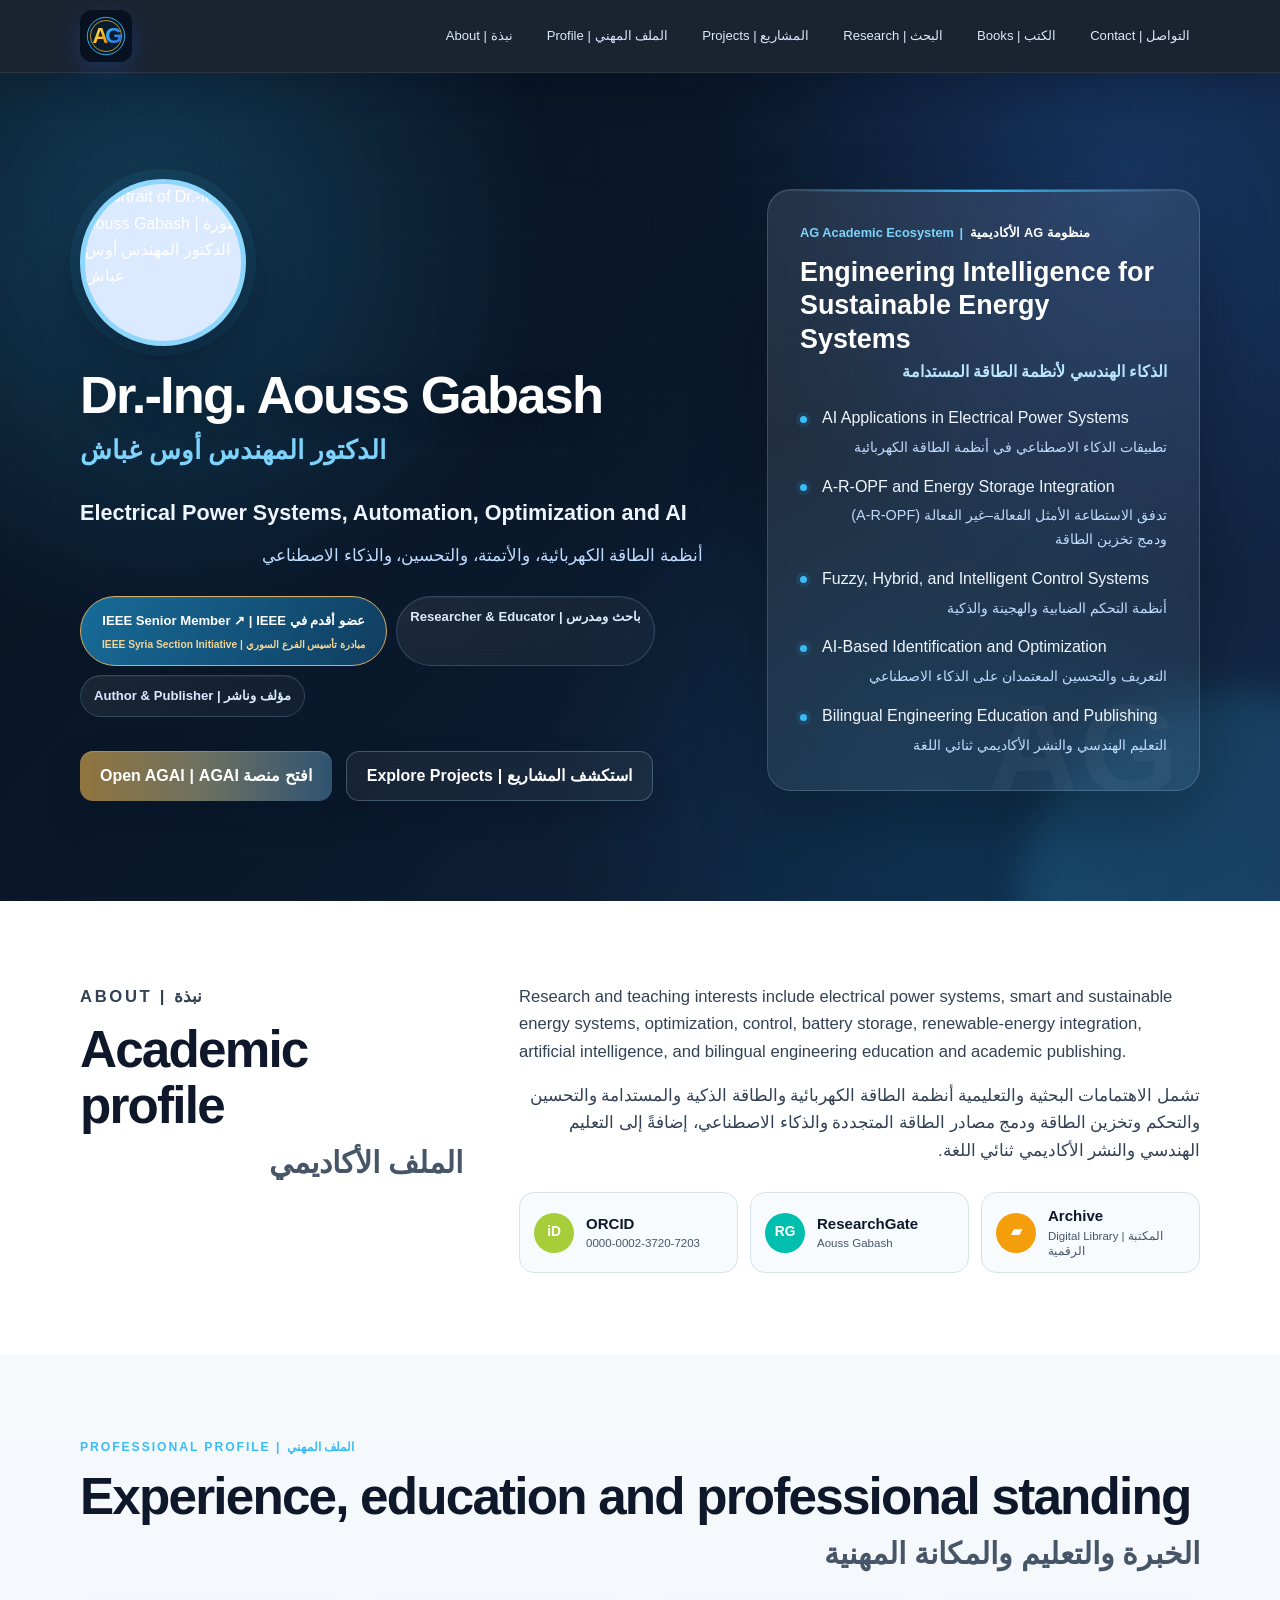
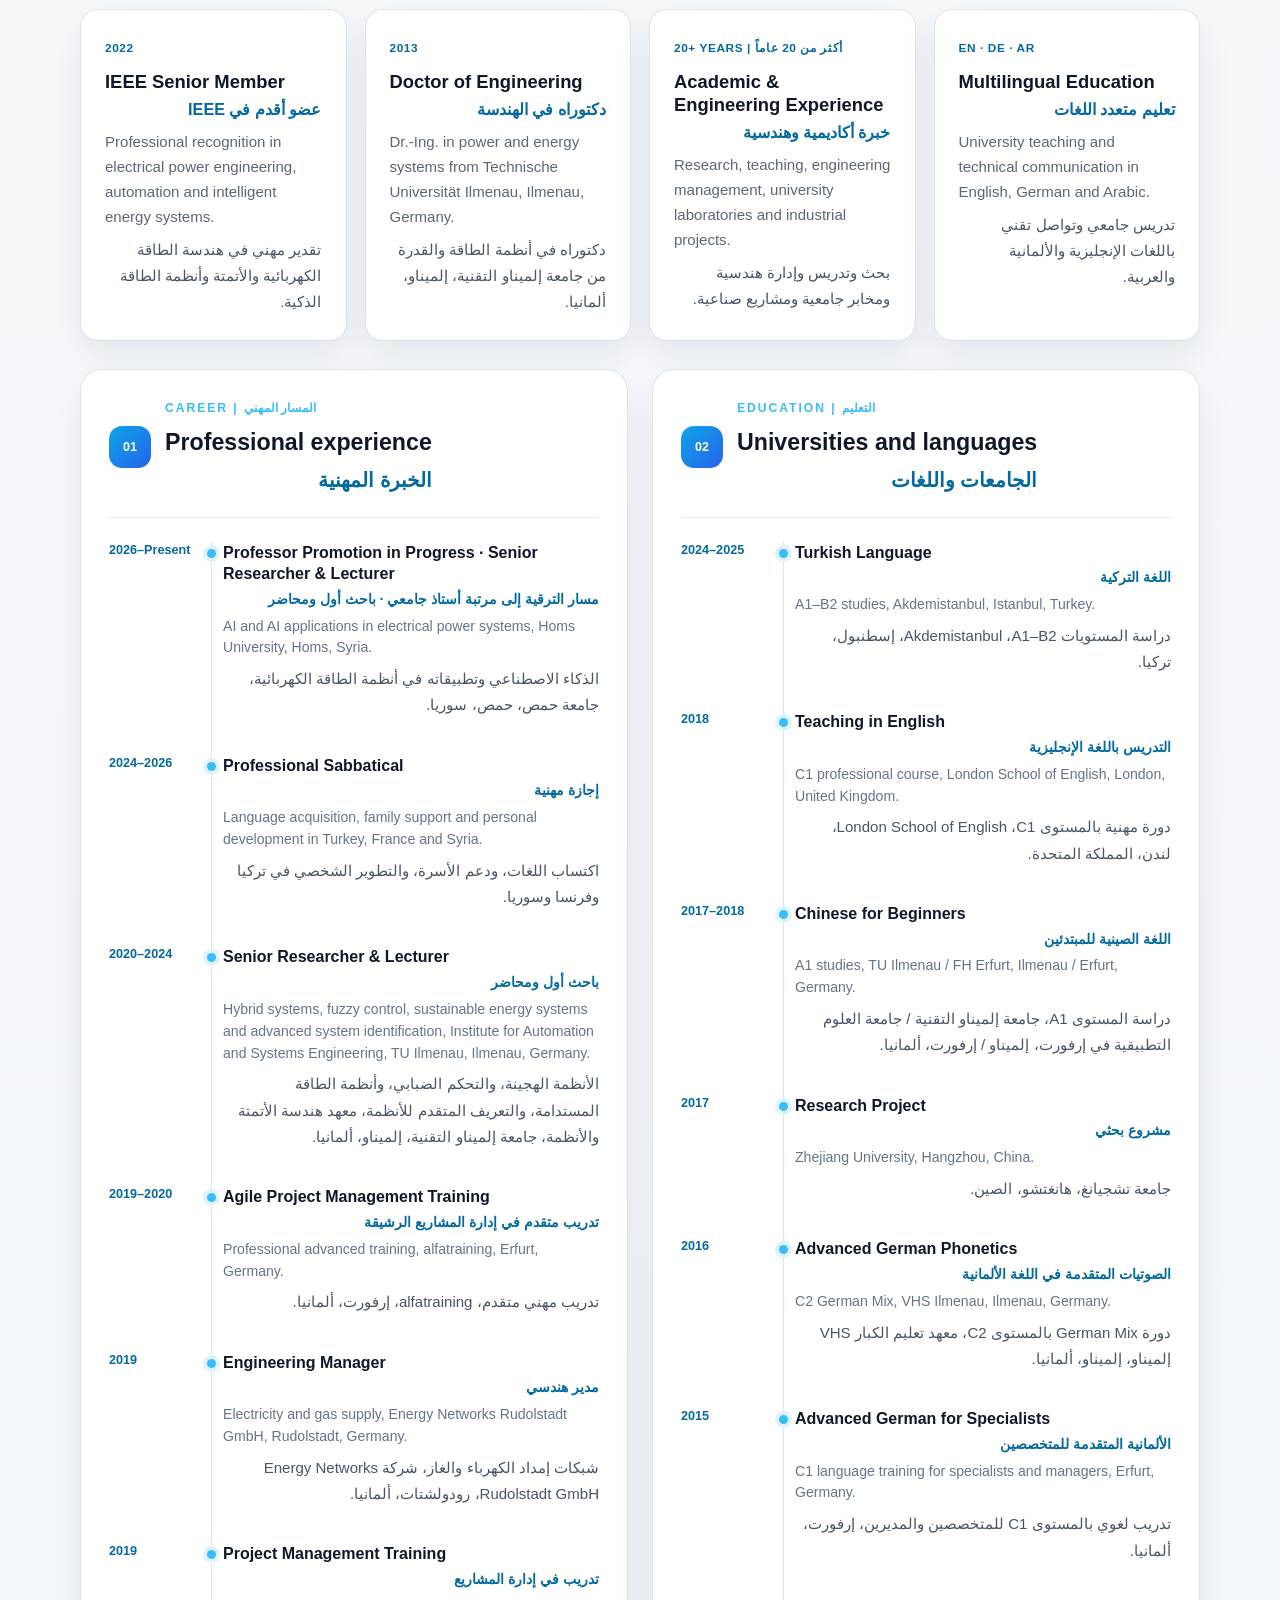
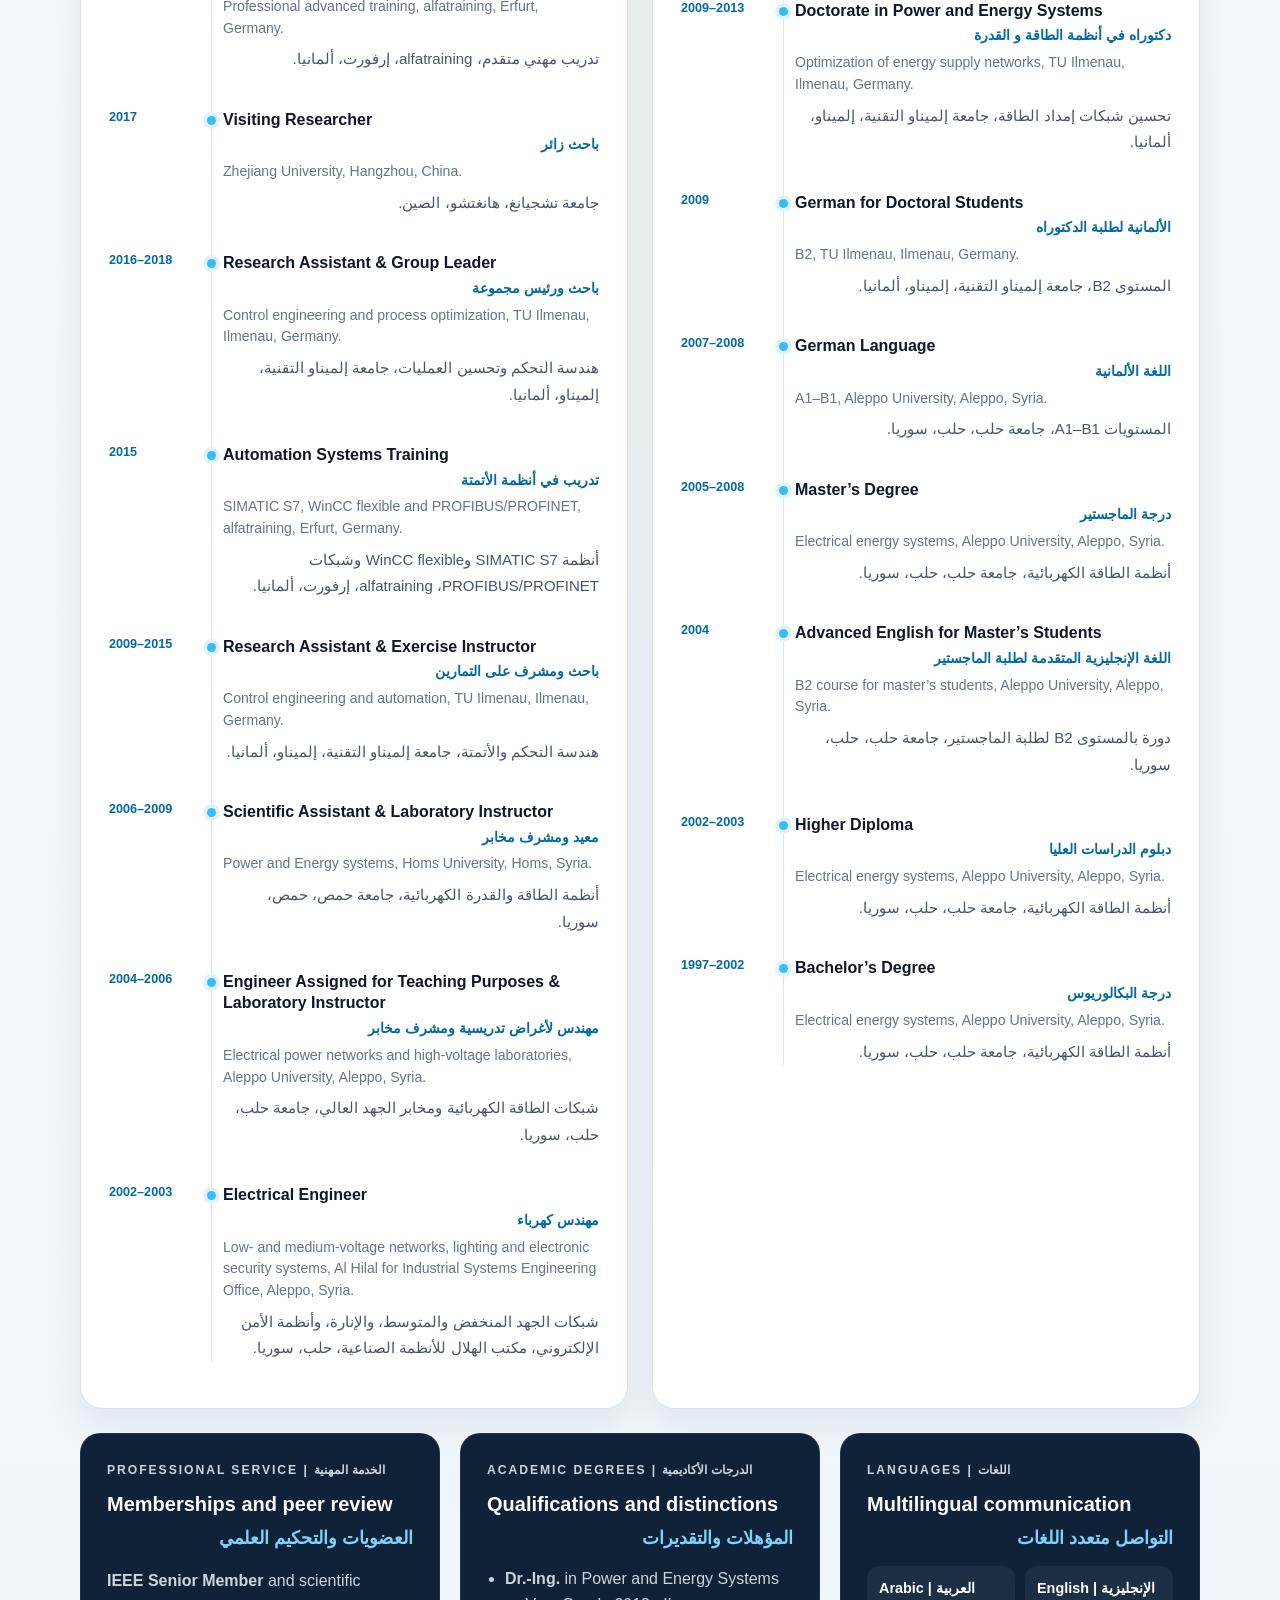
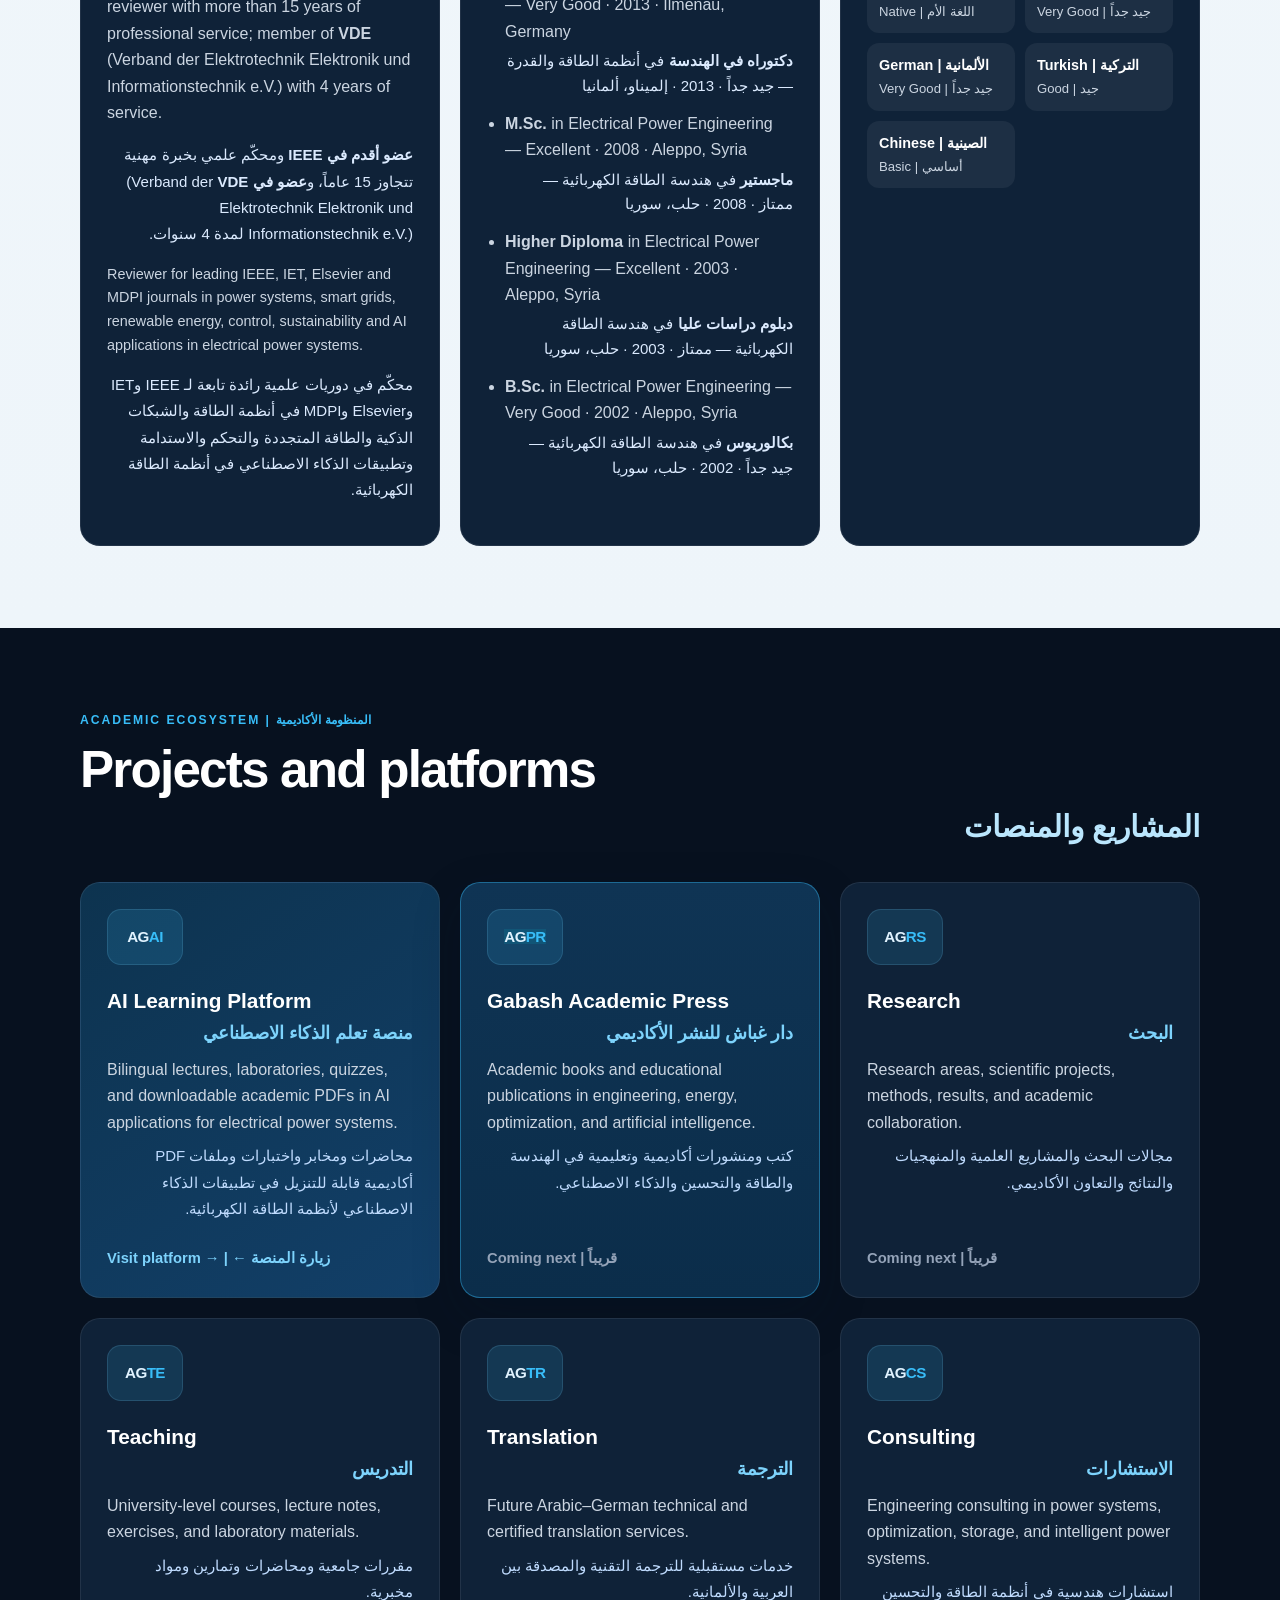
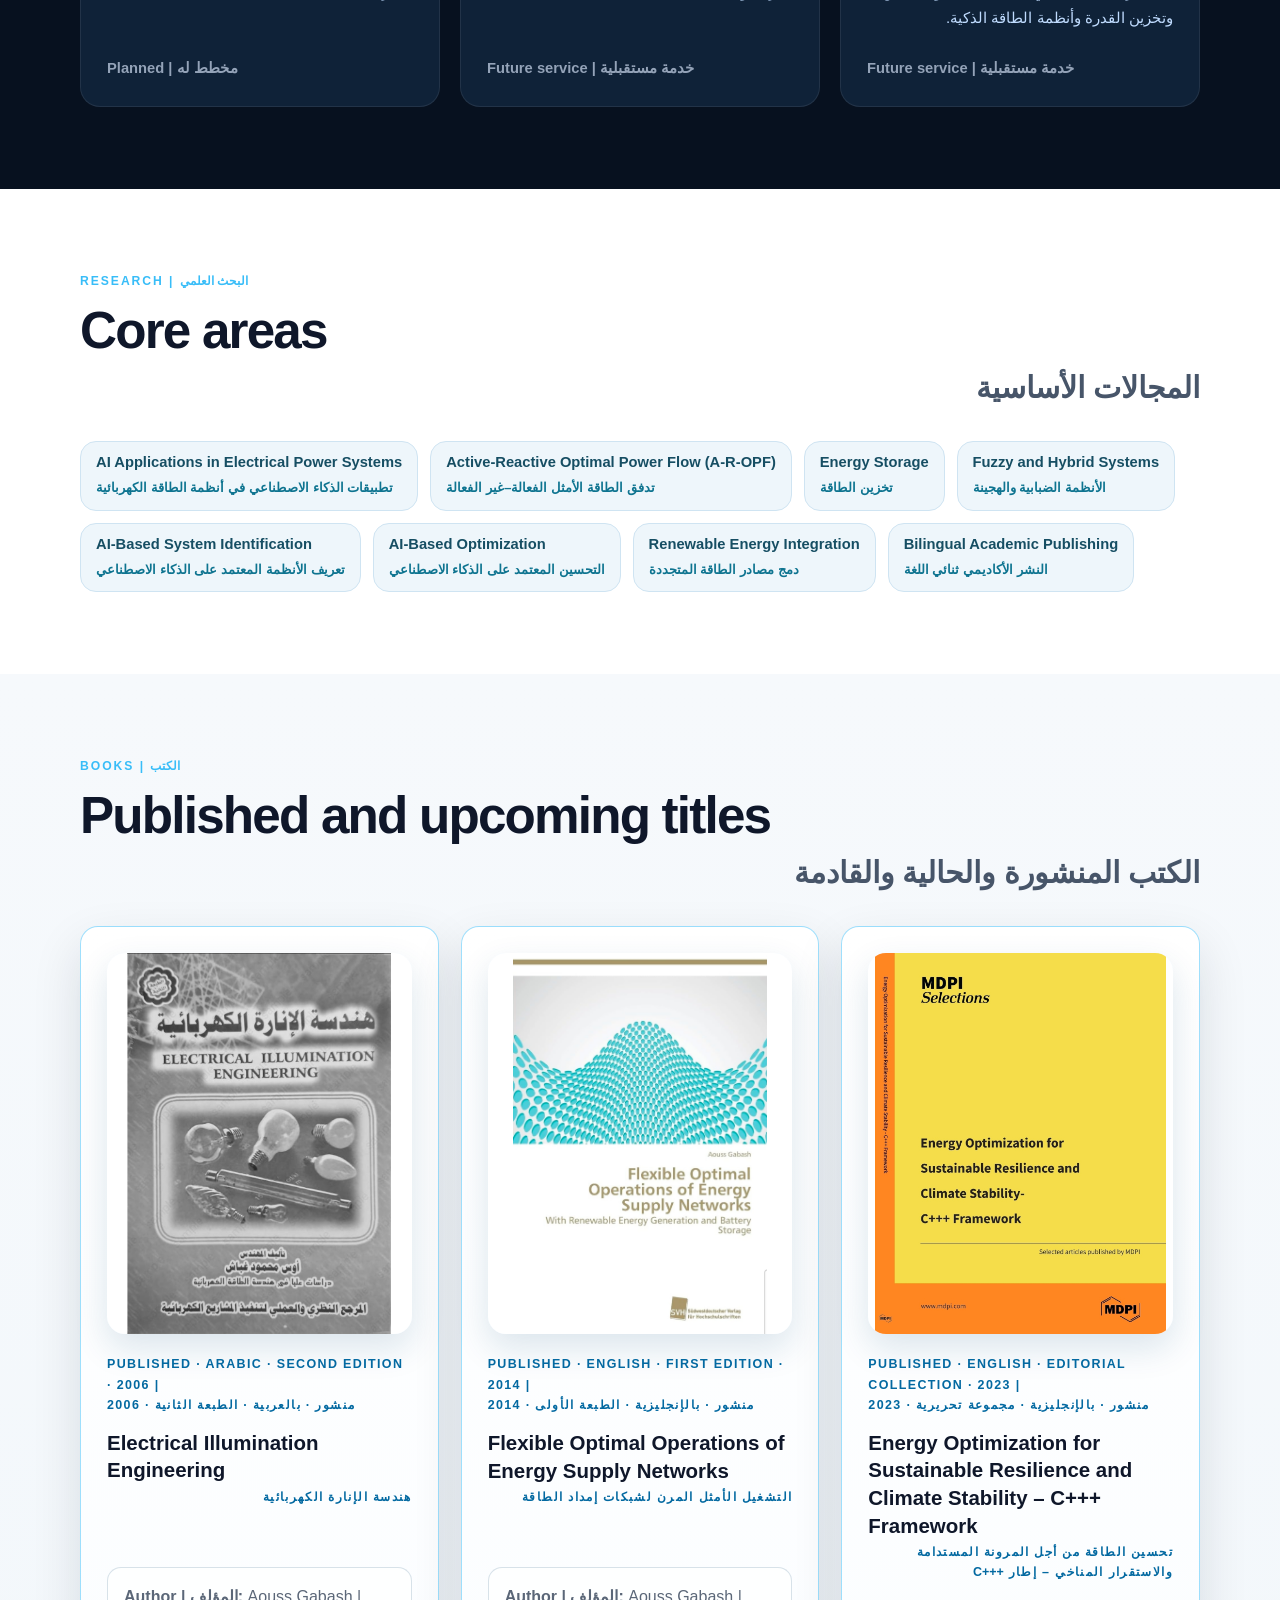
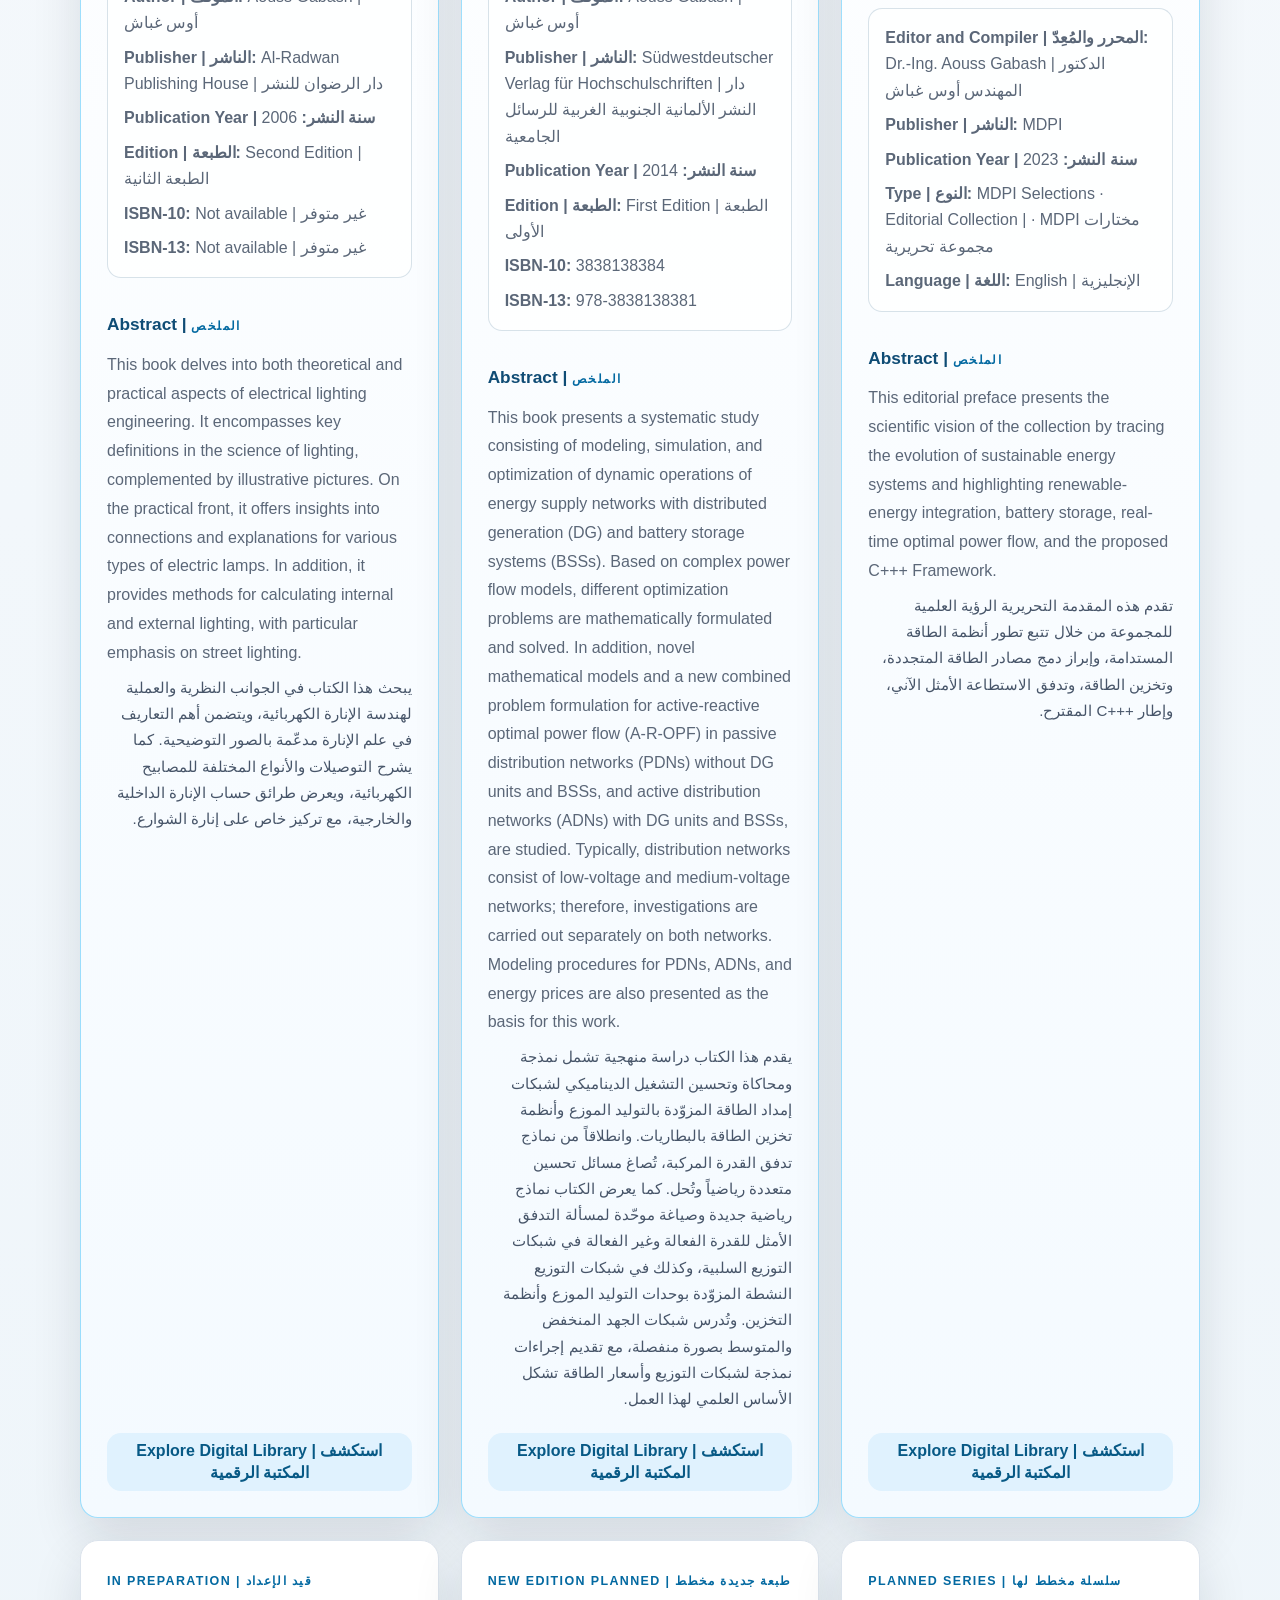
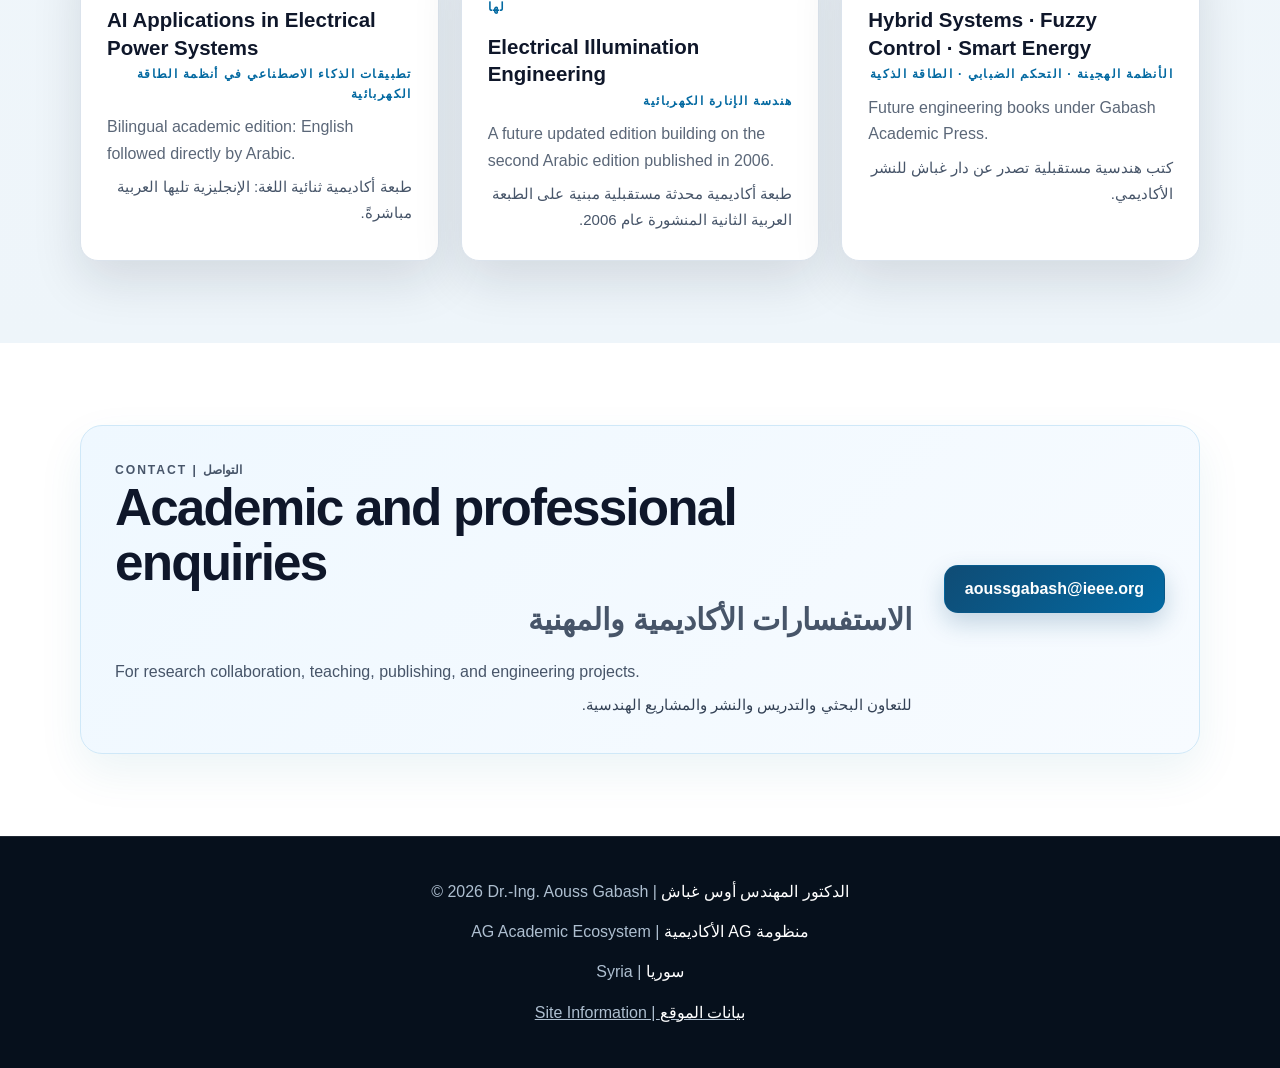
==== commit 7a5f48c0: "Improve contrast of the three digital library links" ====
--- a/index.html
+++ b/index.html
@@ -24,7 +24,7 @@
   .published-book-unified h3{min-height:112px}
   .published-book-unified p{margin-top:12px}
   .published-book-unified .published-book-action{display:flex;margin-top:auto;padding-top:20px}
-  .published-book-unified .published-book-action .button{width:100%;min-height:58px;display:flex;align-items:center;justify-content:center;text-align:center}
+  .published-book-unified .published-book-action .button{color:#075985;background:#e0f2fe;width:100%;min-height:58px;display:flex;align-items:center;justify-content:center;text-align:center}
   @media(max-width:680px){.published-book-unified h3,.published-book-unified>span{min-height:0}.published-book-unified .published-book-action .button{min-height:54px}.published-book-frame{aspect-ratio:3/4}}
 
   .book-meta{display:grid;grid-template-columns:1fr;gap:8px;margin:16px 0 20px;padding:16px;border:1px solid rgba(15,76,117,.16);border-radius:14px;background:rgba(255,255,255,.72)}
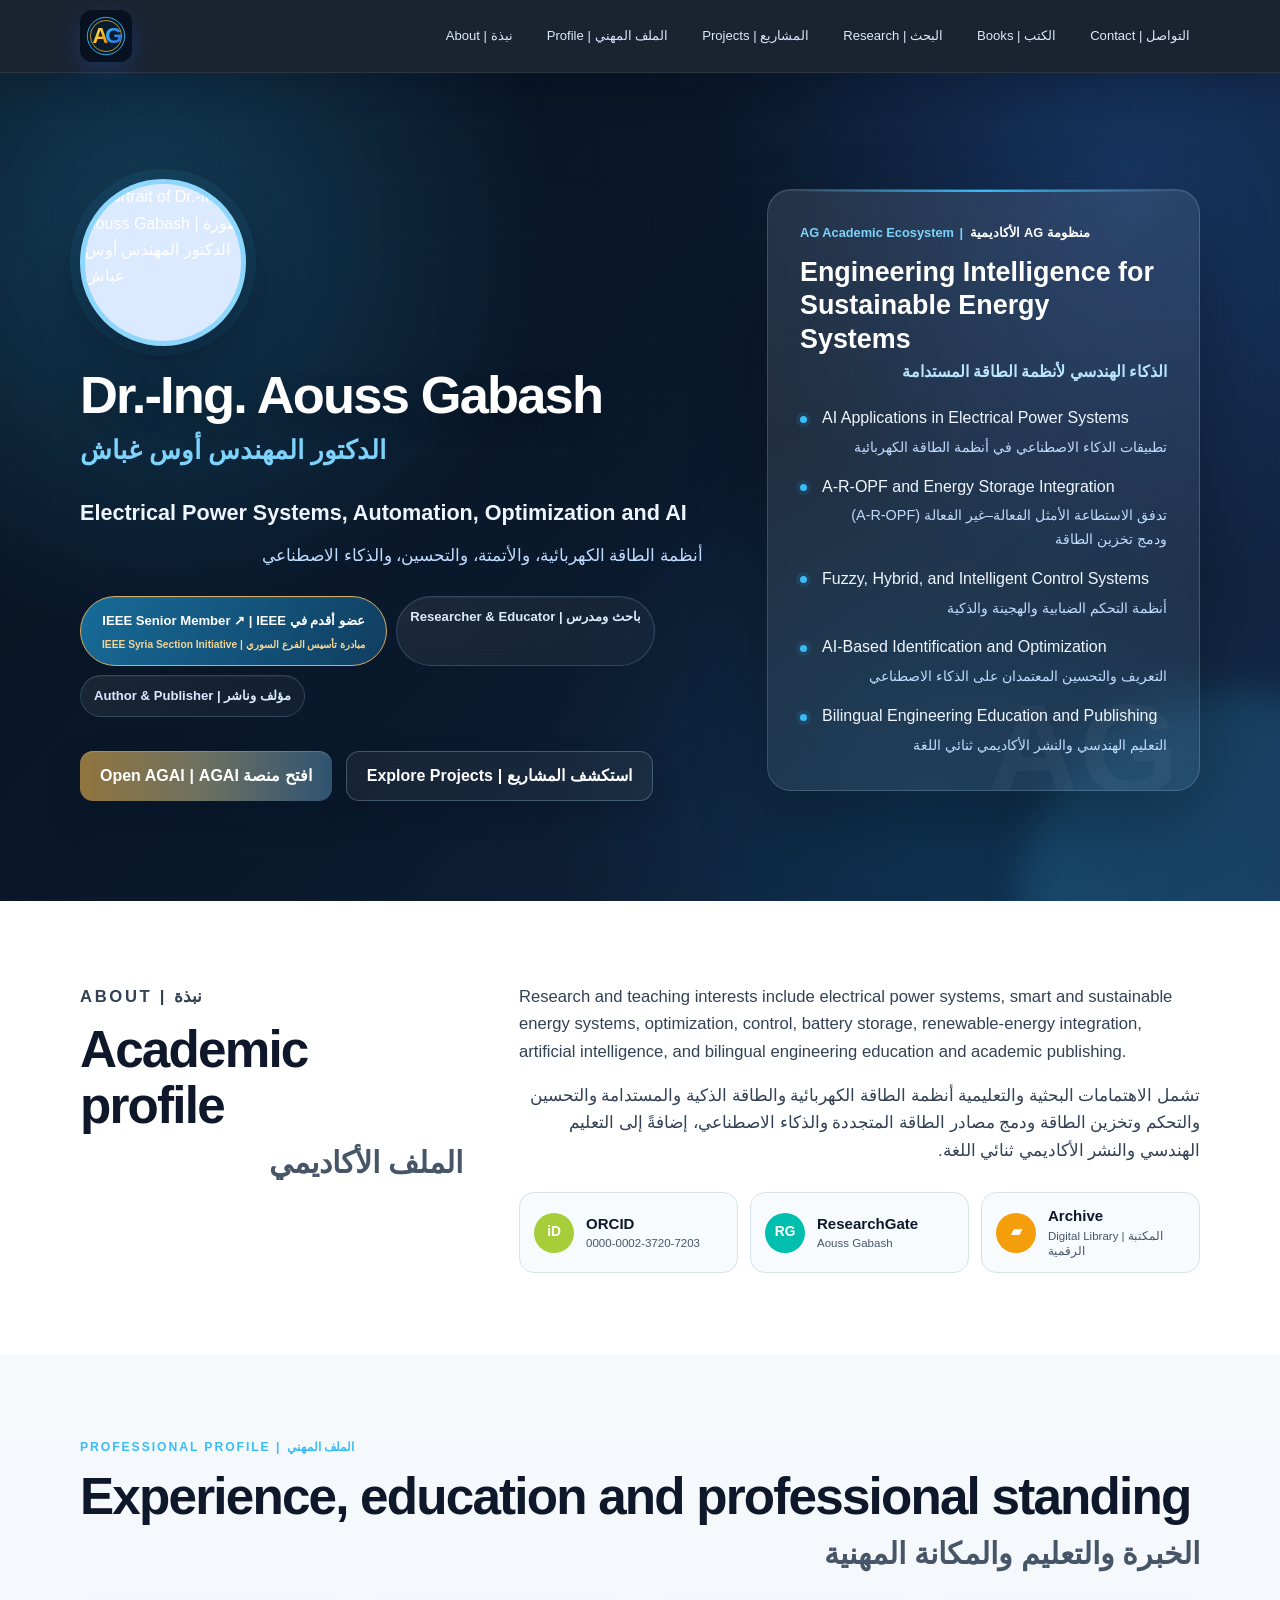
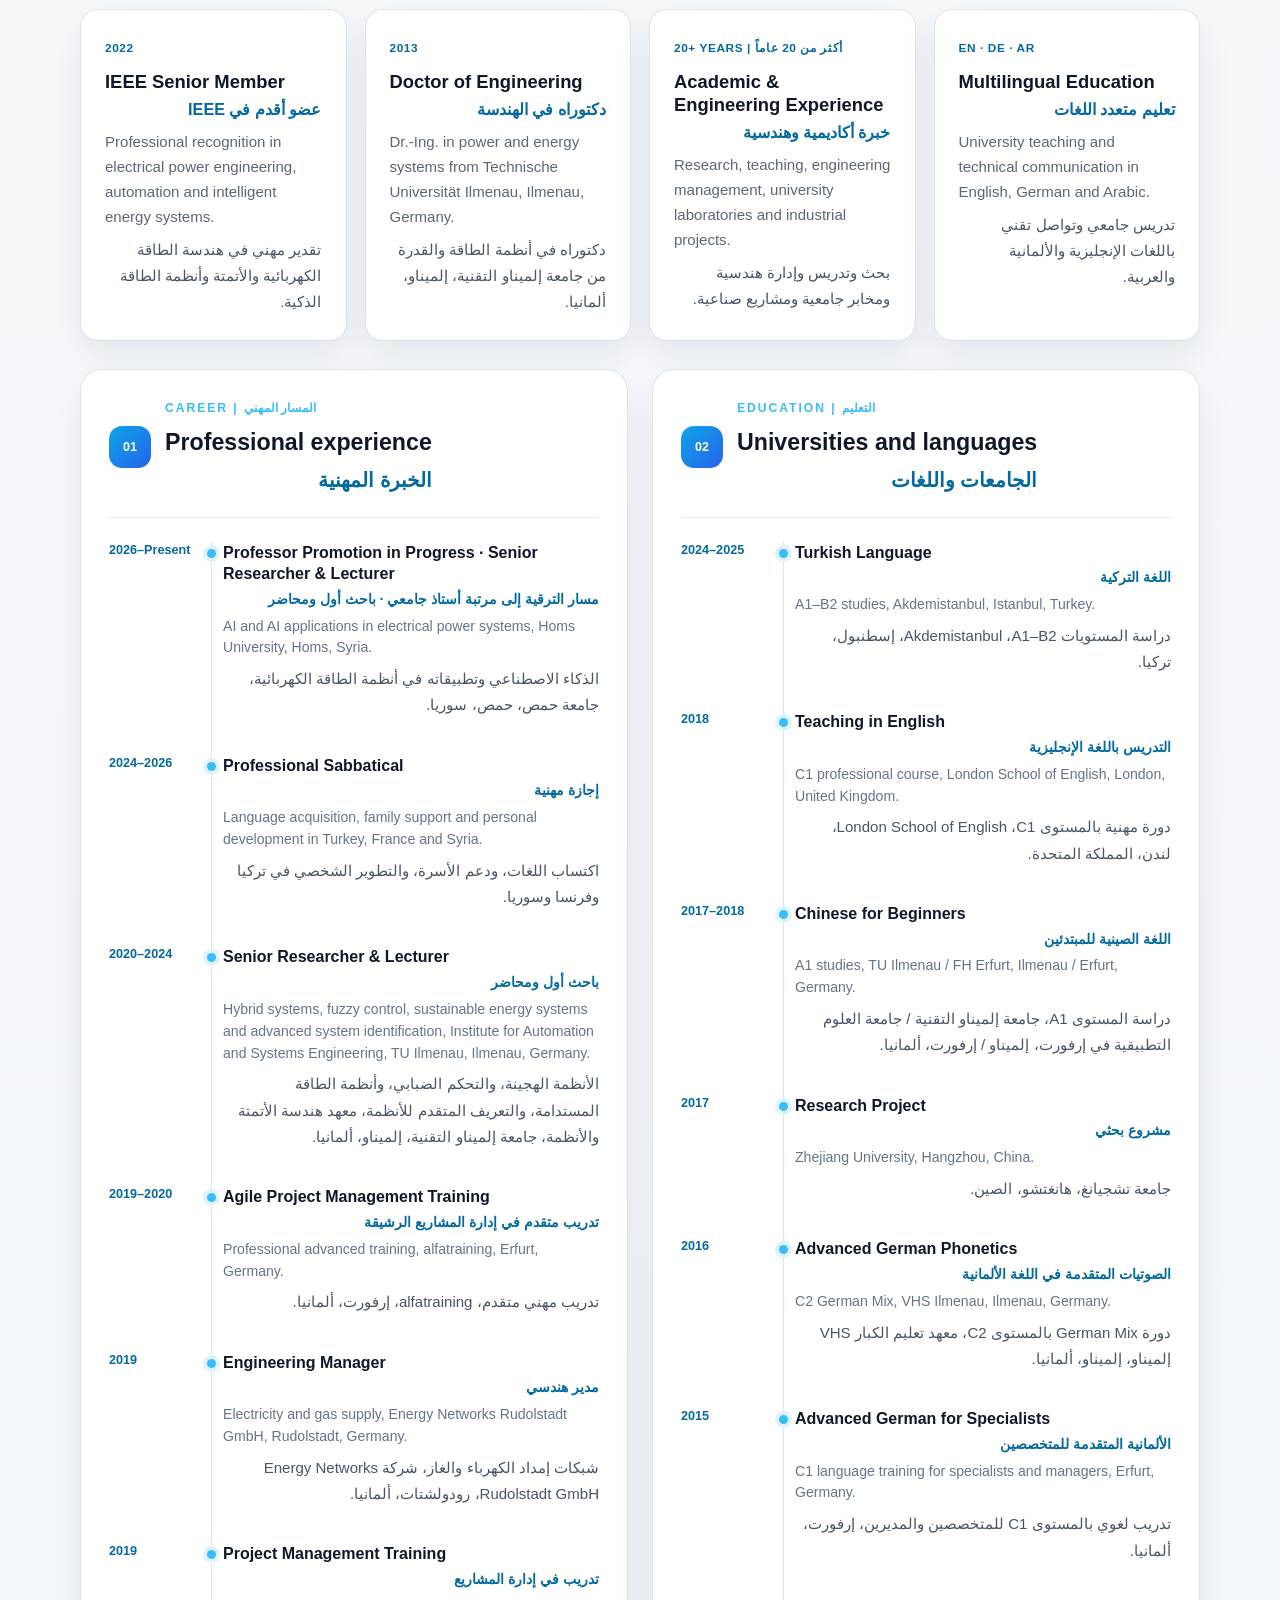
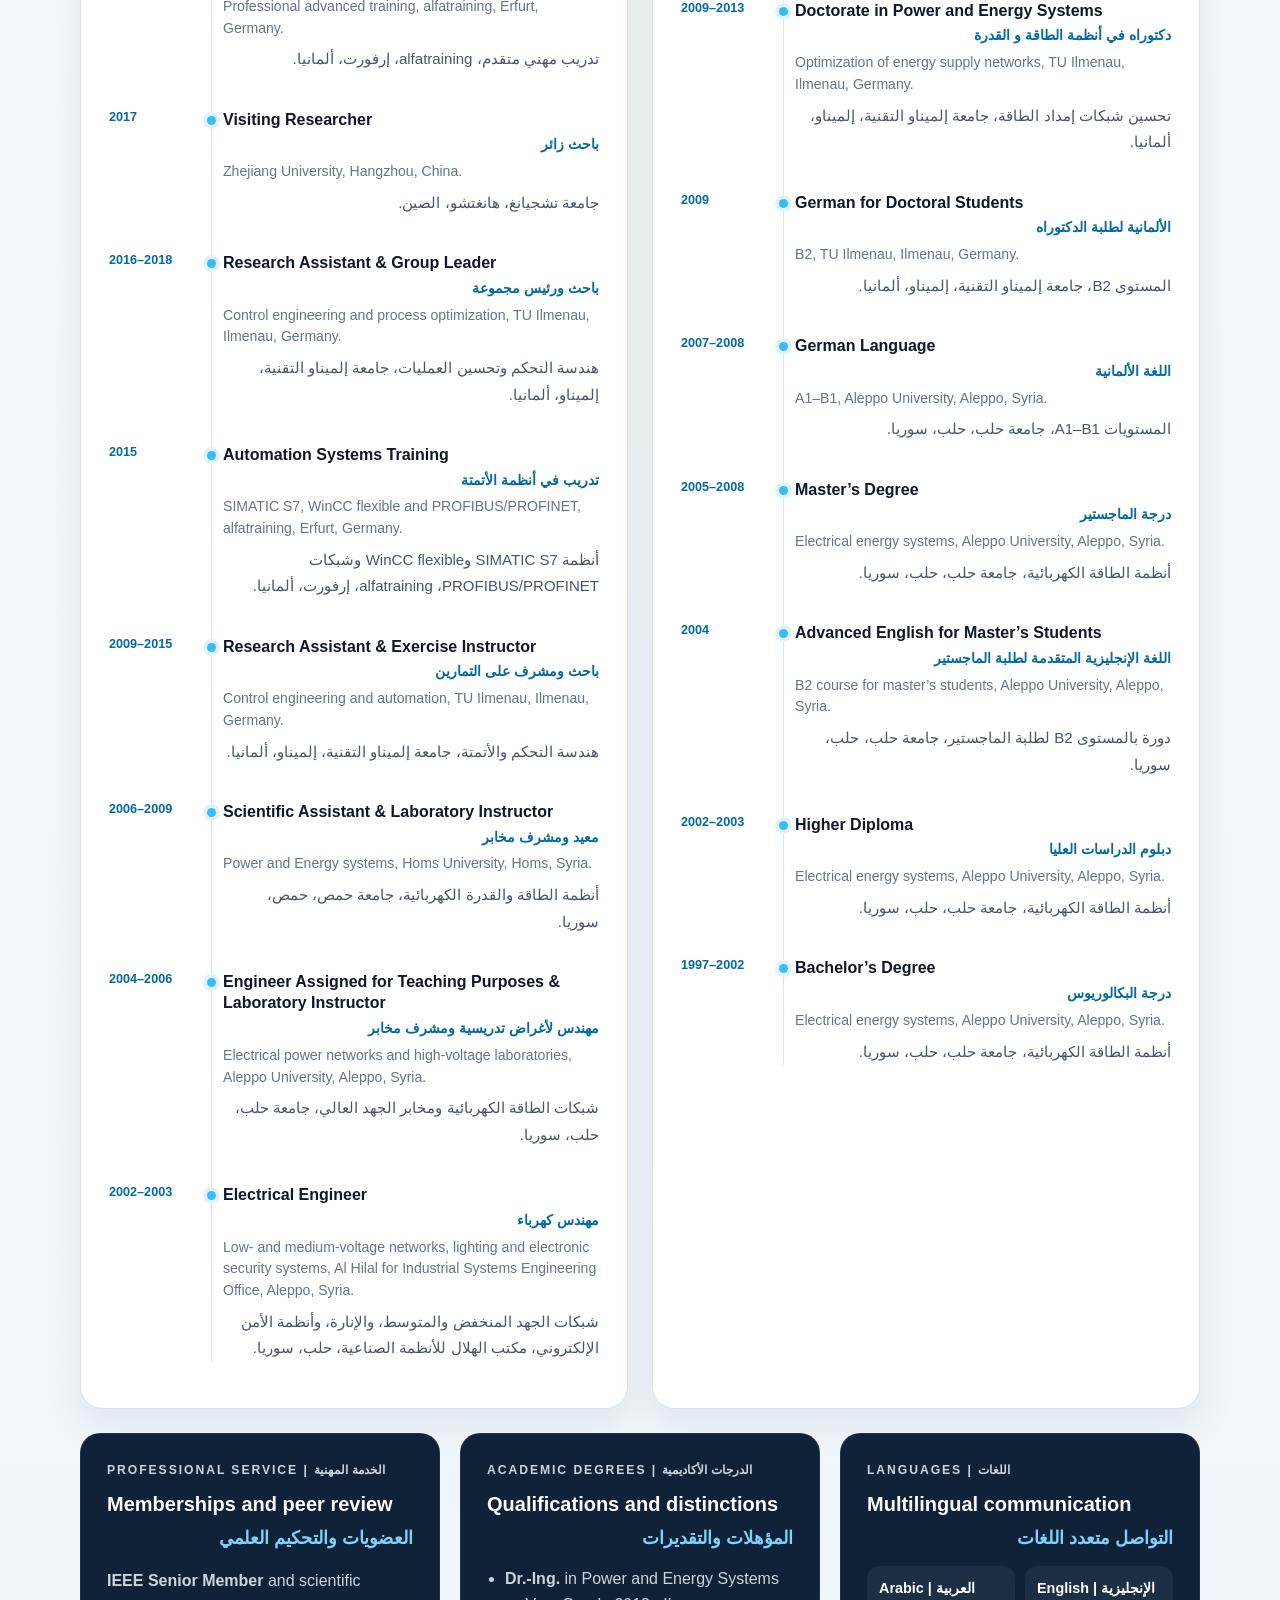
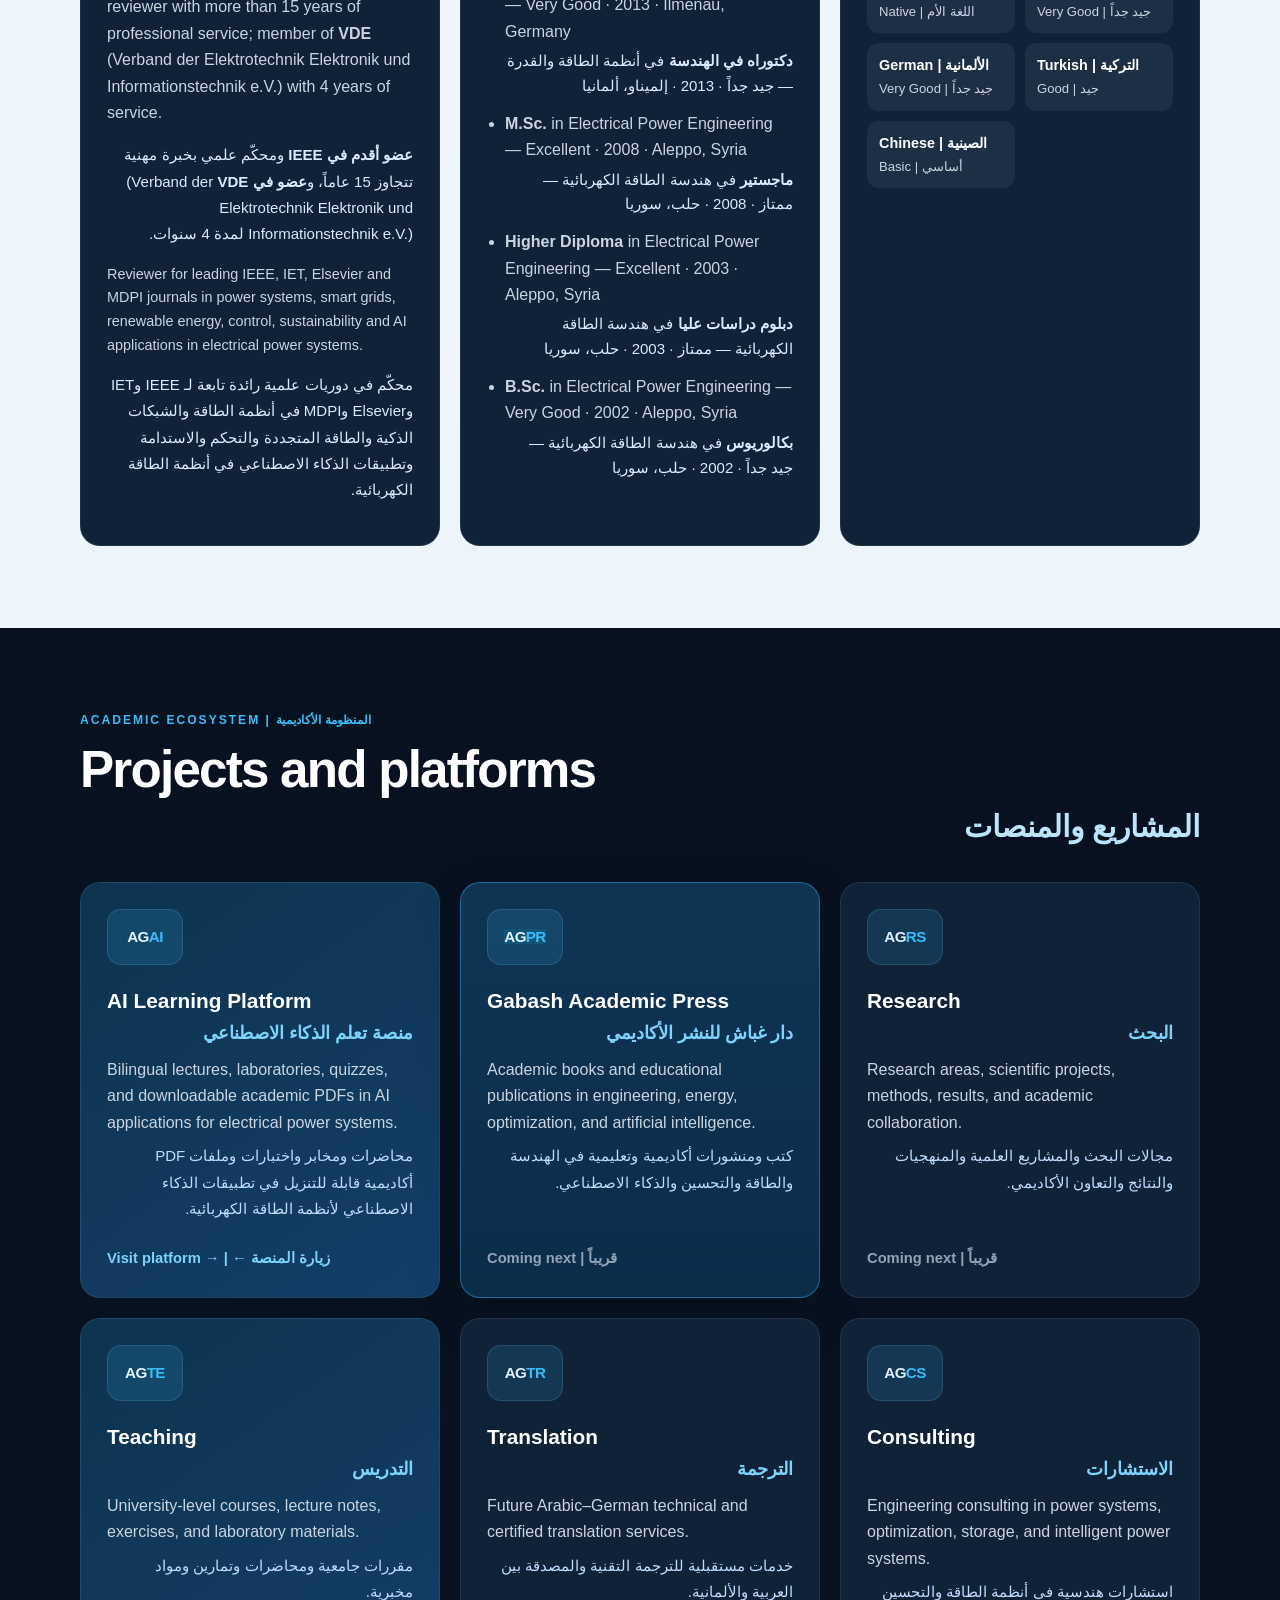
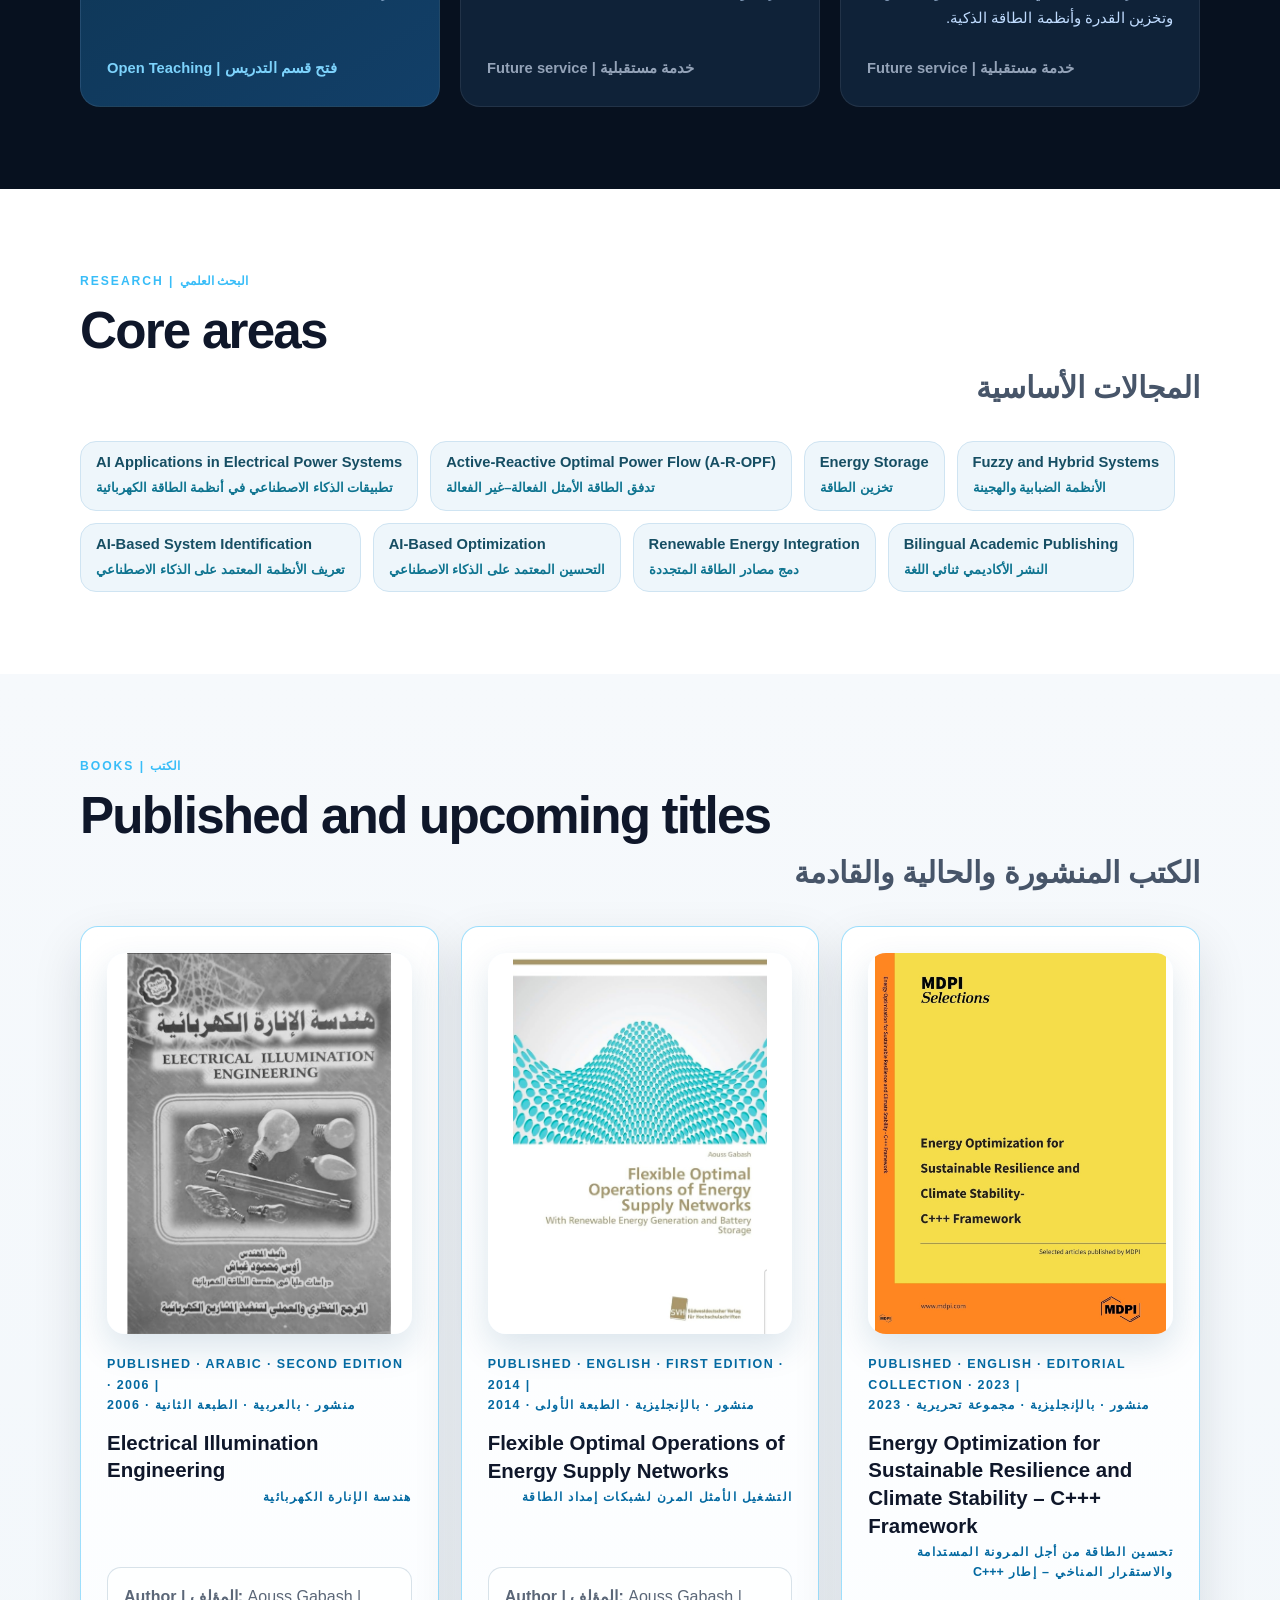
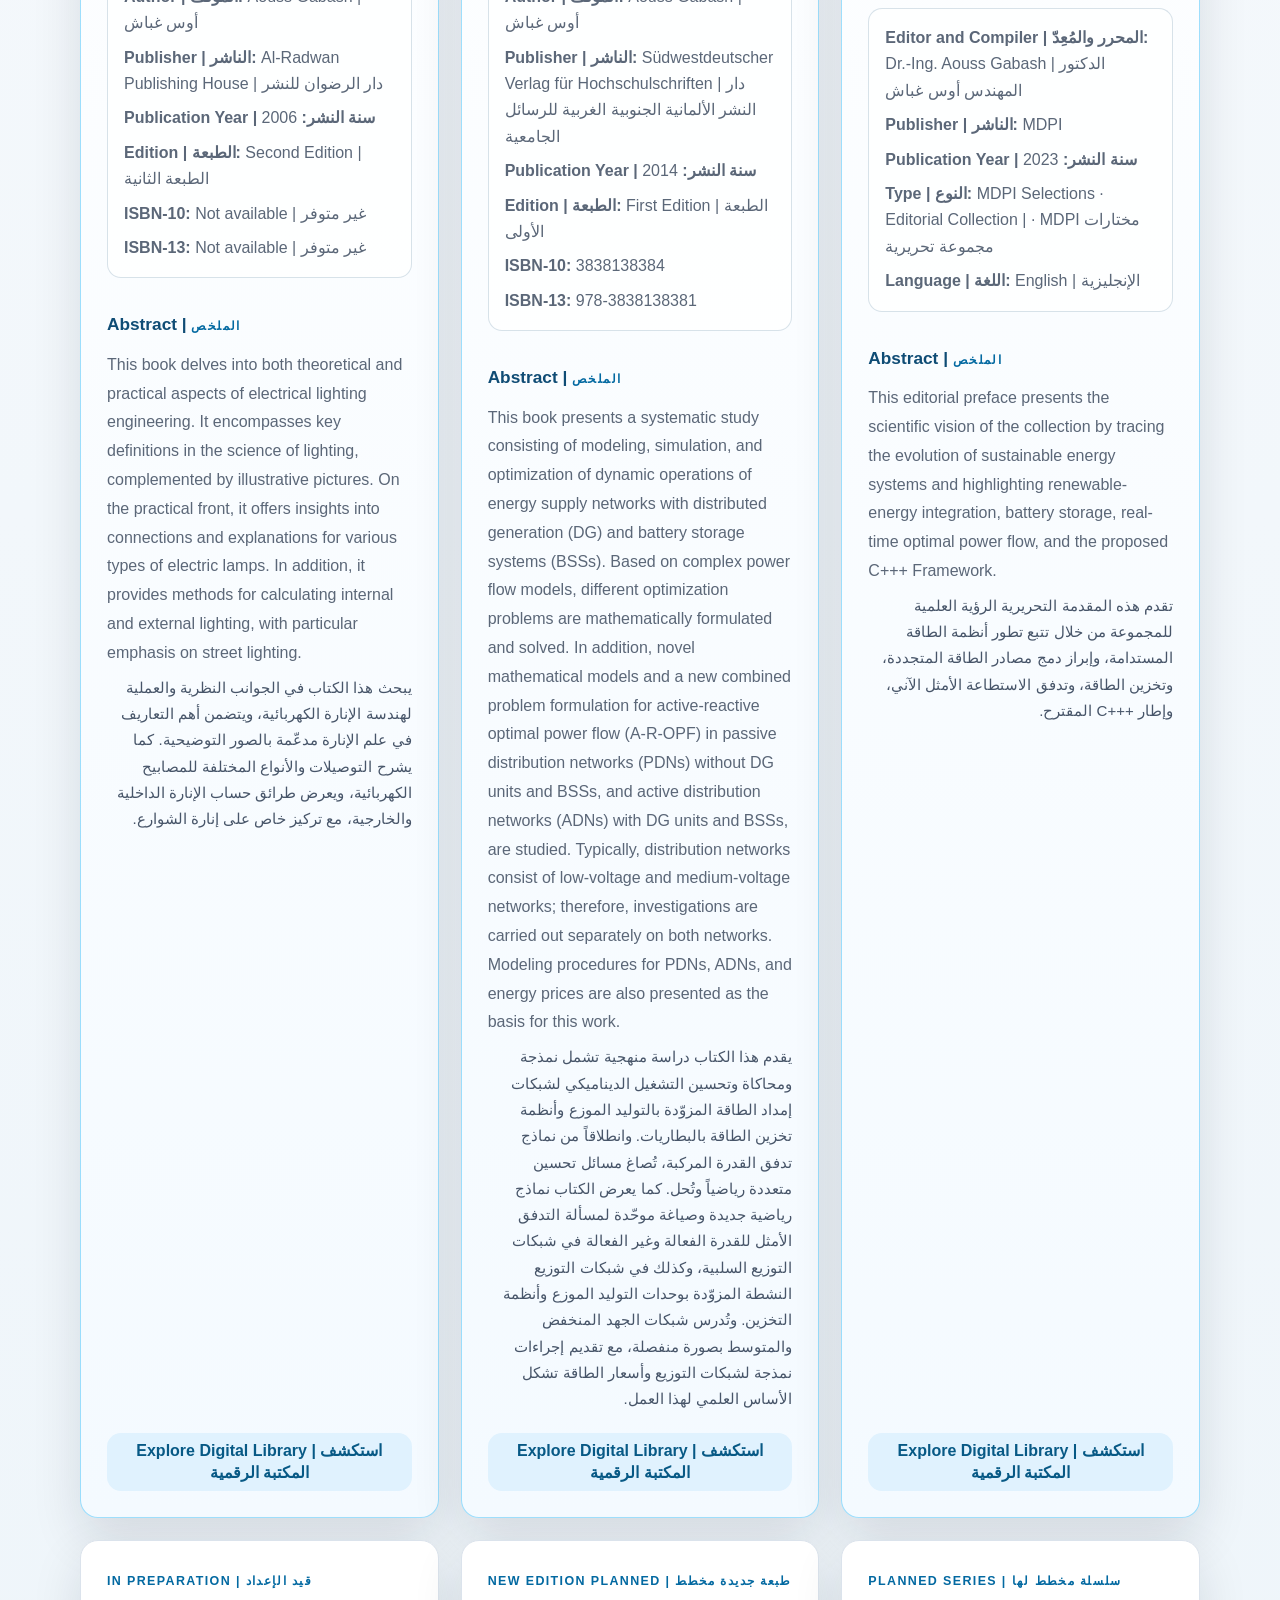
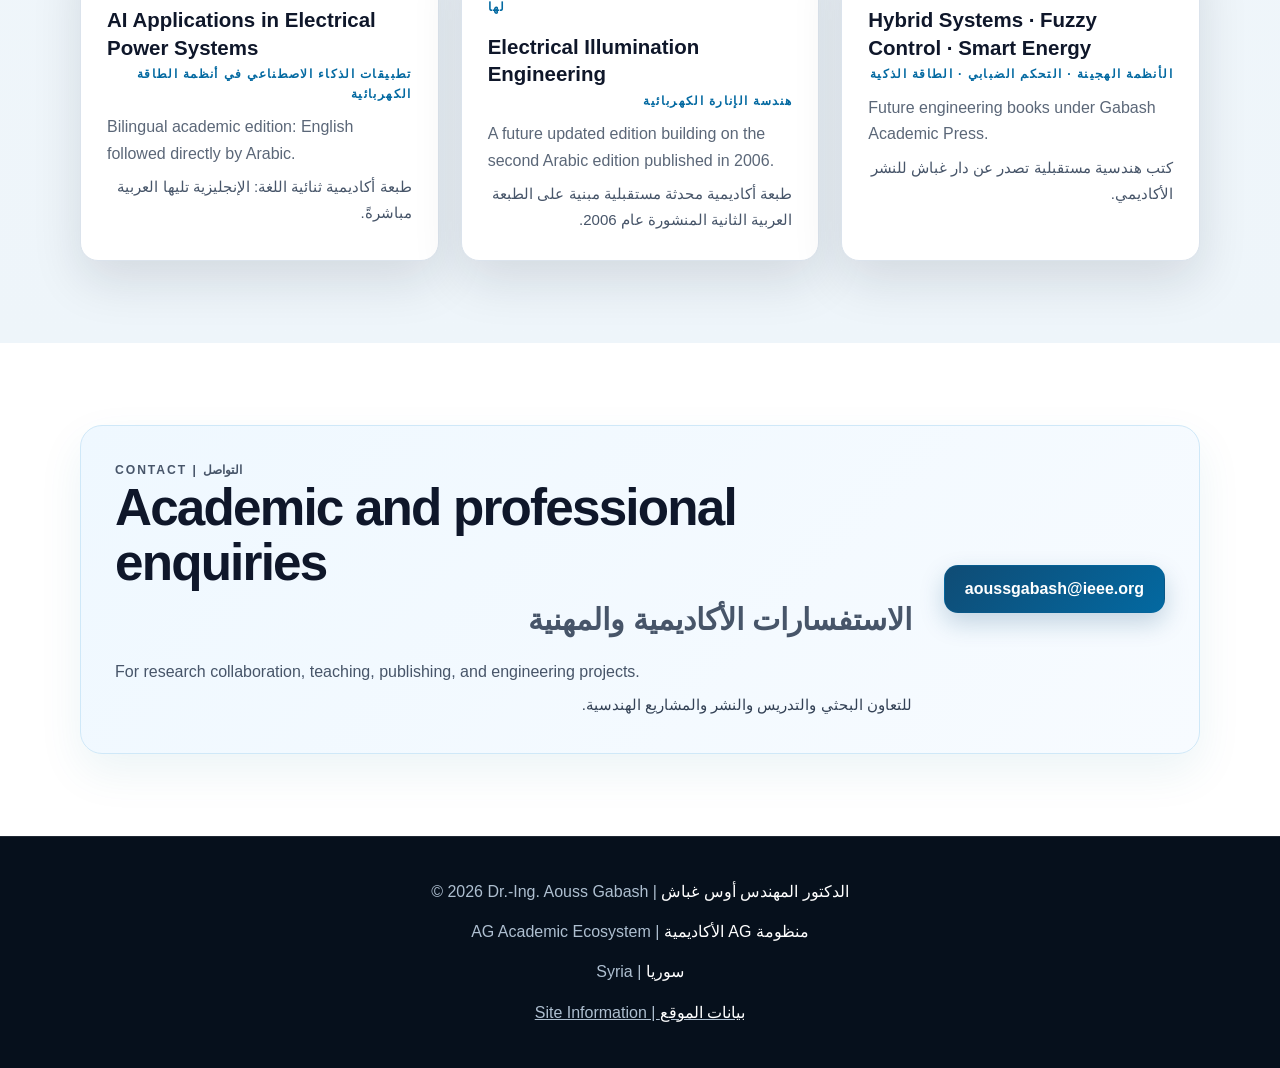
==== commit 3dac2017: "Activate Teaching card and link to public lectures section" ====
--- a/index.html
+++ b/index.html
@@ -508,13 +508,13 @@
             <span class="status">Coming next | <span lang="ar" dir="rtl">قريباً</span></span>
           </article>
 
-          <article class="project-card">
+          <a class="project-card featured" href="https://teaching.aoussgabash.com/#public-lectures">
             <span class="project-icon"><span class="project-code"><span class="ag">AG</span><span class="suffix">TE</span></span></span>
             <h3>Teaching<span class="card-ar" lang="ar" dir="rtl">التدريس</span></h3>
             <p>University-level courses, lecture notes, exercises, and laboratory materials.</p>
             <p class="ar-copy" lang="ar" dir="rtl">مقررات جامعية ومحاضرات وتمارين ومواد مخبرية.</p>
-            <span class="status">Planned | <span lang="ar" dir="rtl">مخطط له</span></span>
-          </article>
+            <span class="card-link">Open Teaching | <span lang="ar" dir="rtl">فتح قسم التدريس</span></span>
+          </a>
 
           <article class="project-card">
             <span class="project-icon"><span class="project-code"><span class="ag">AG</span><span class="suffix">TR</span></span></span>
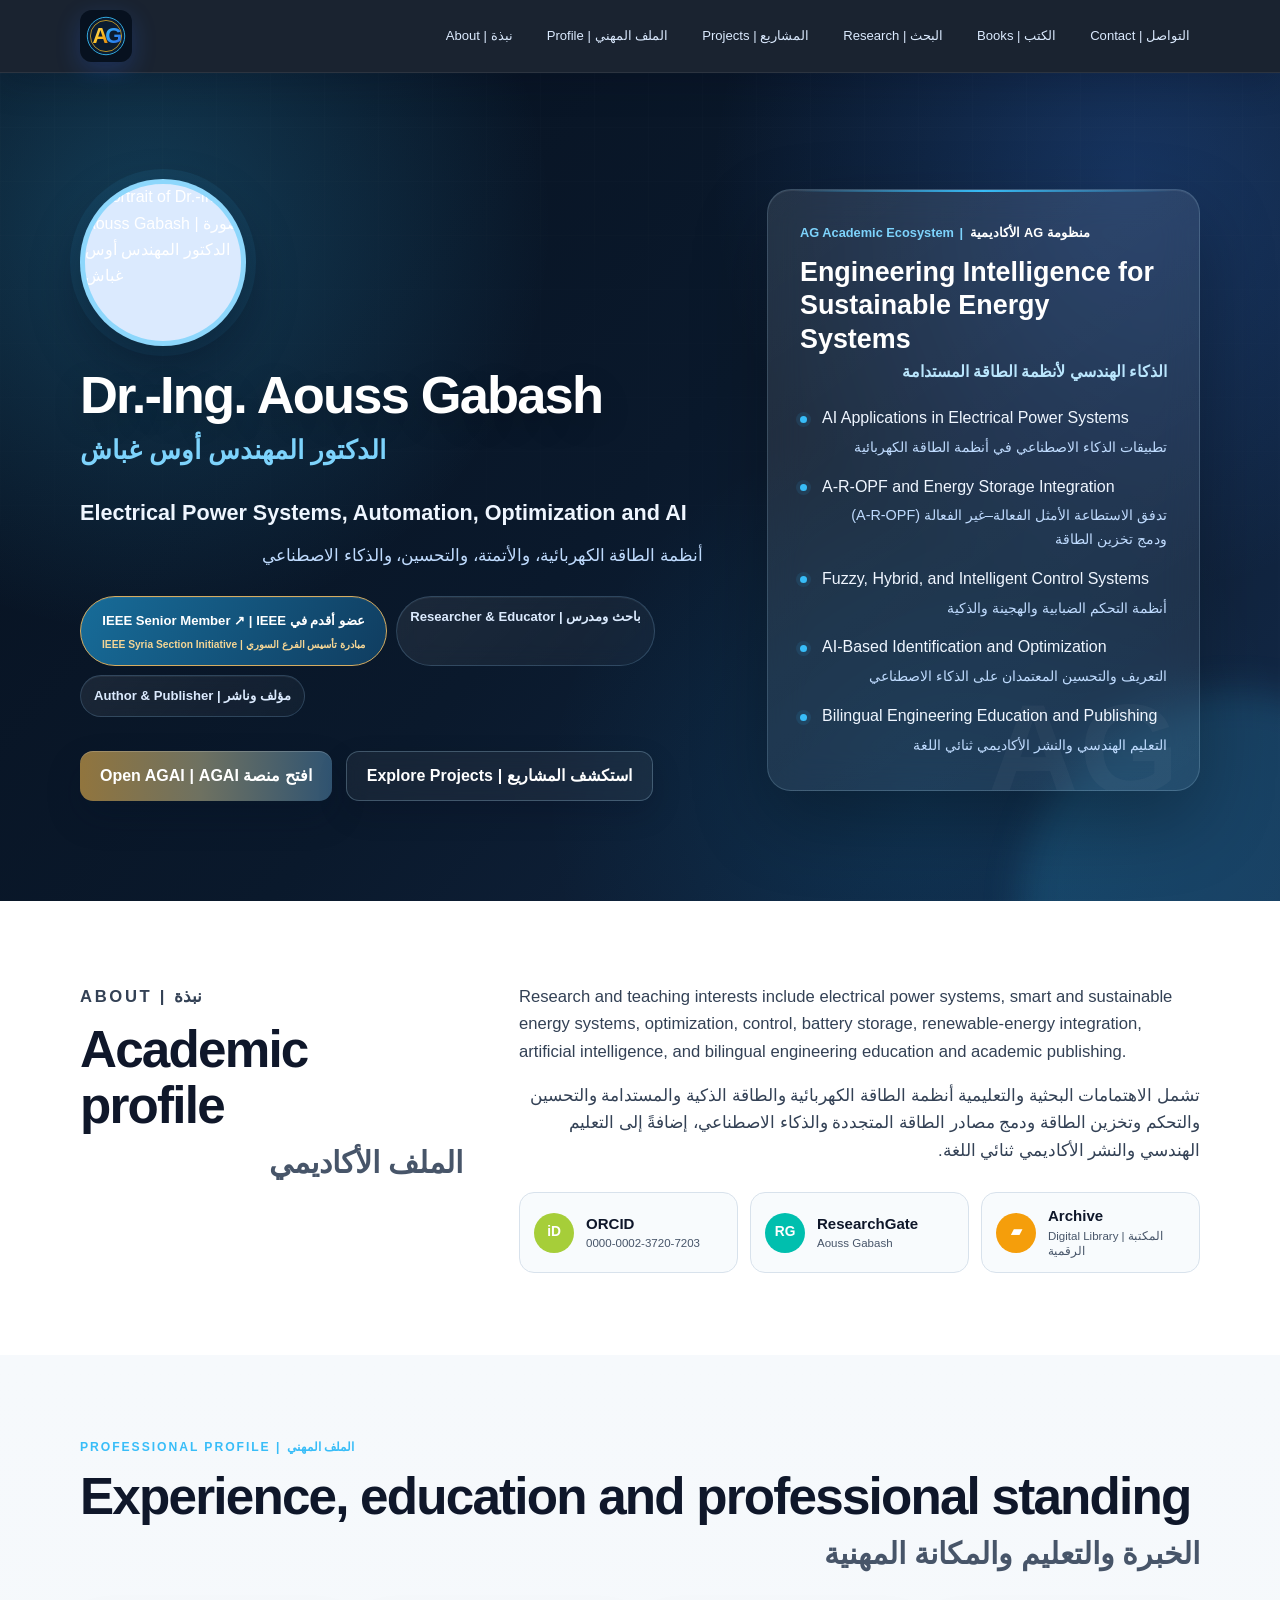
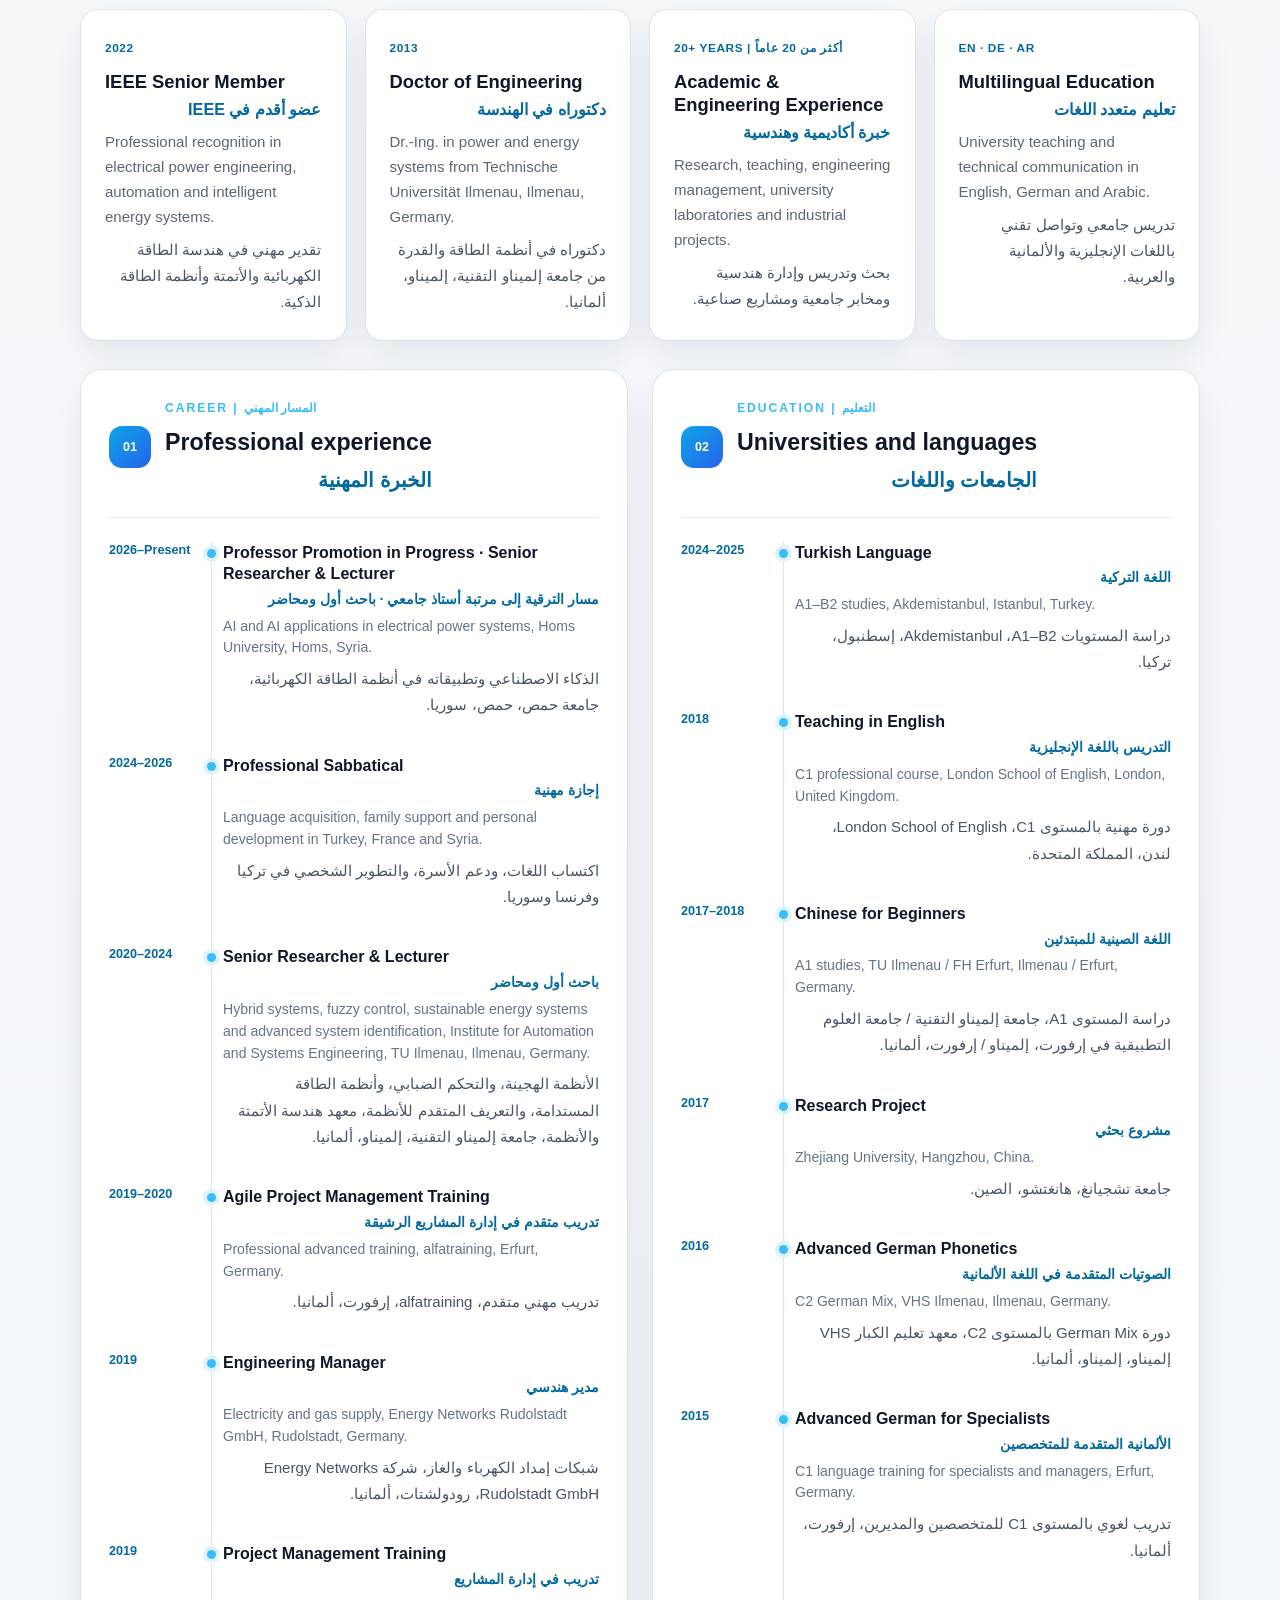
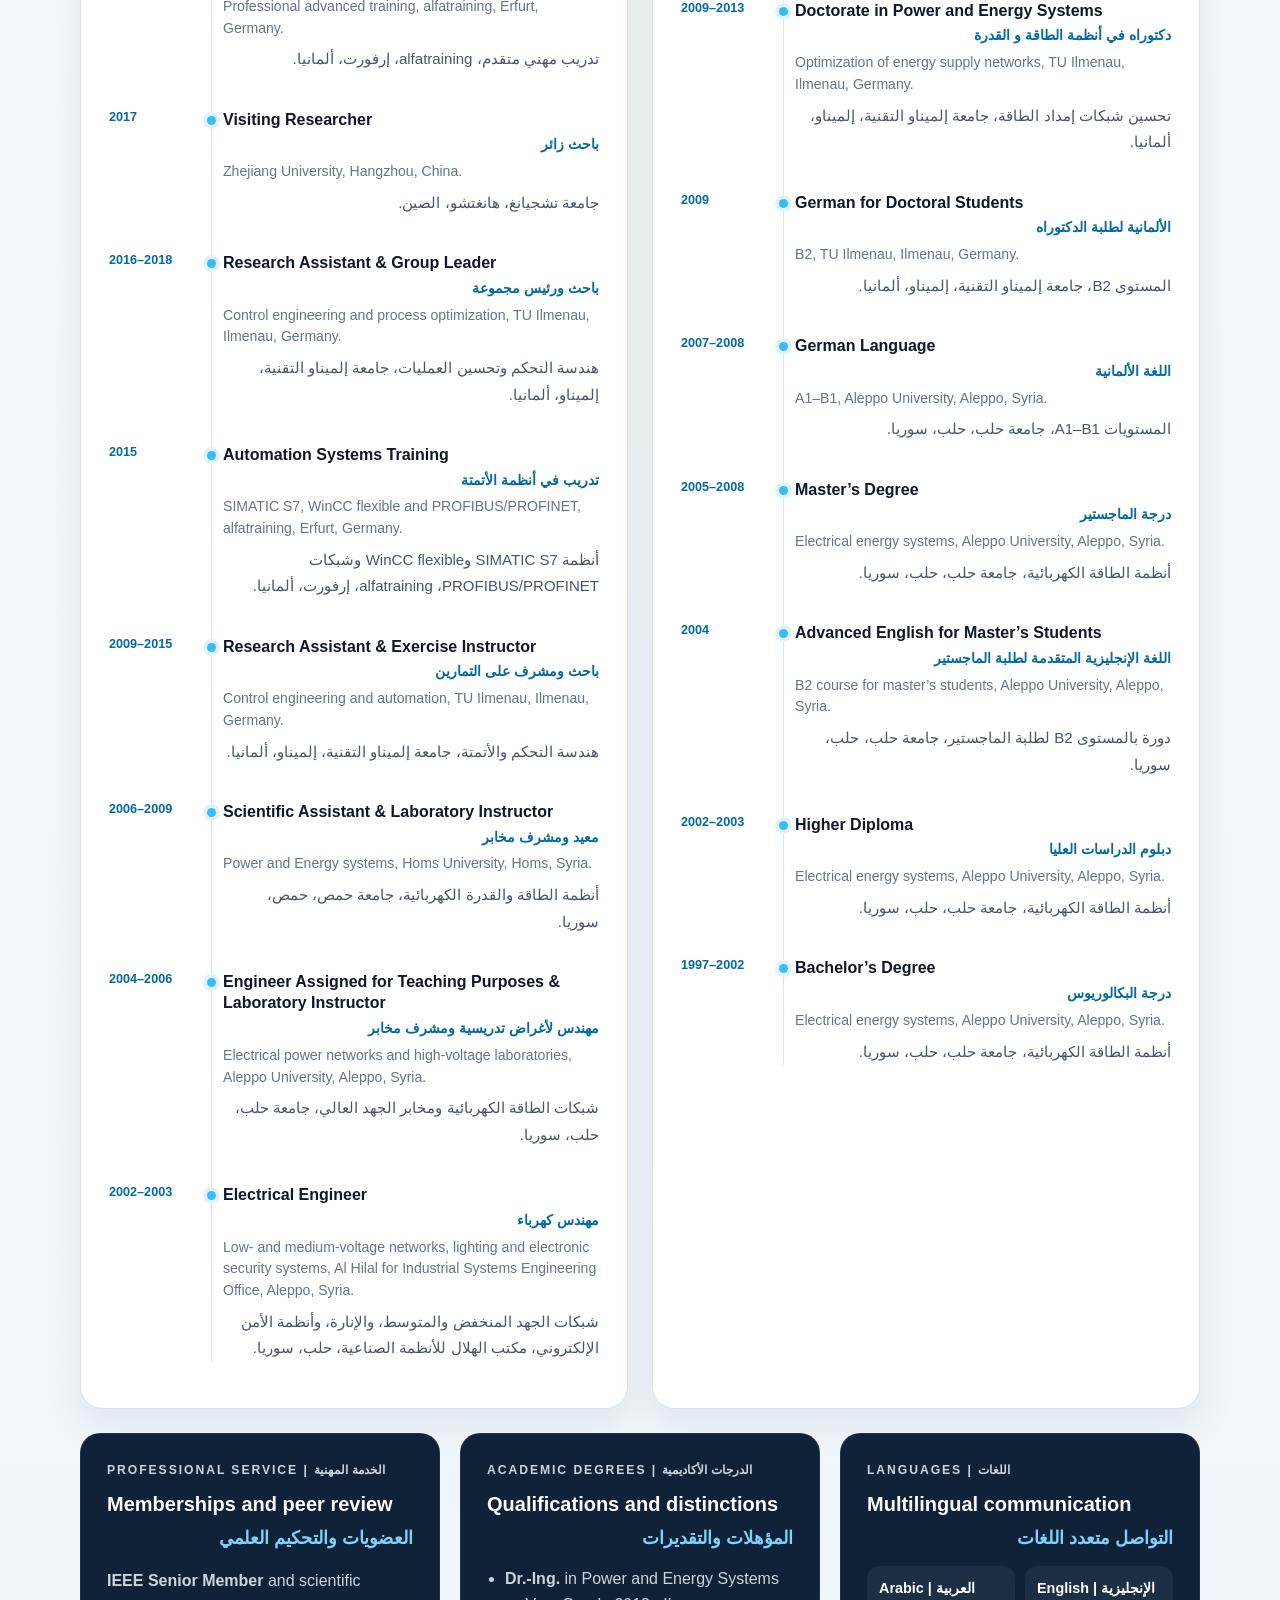
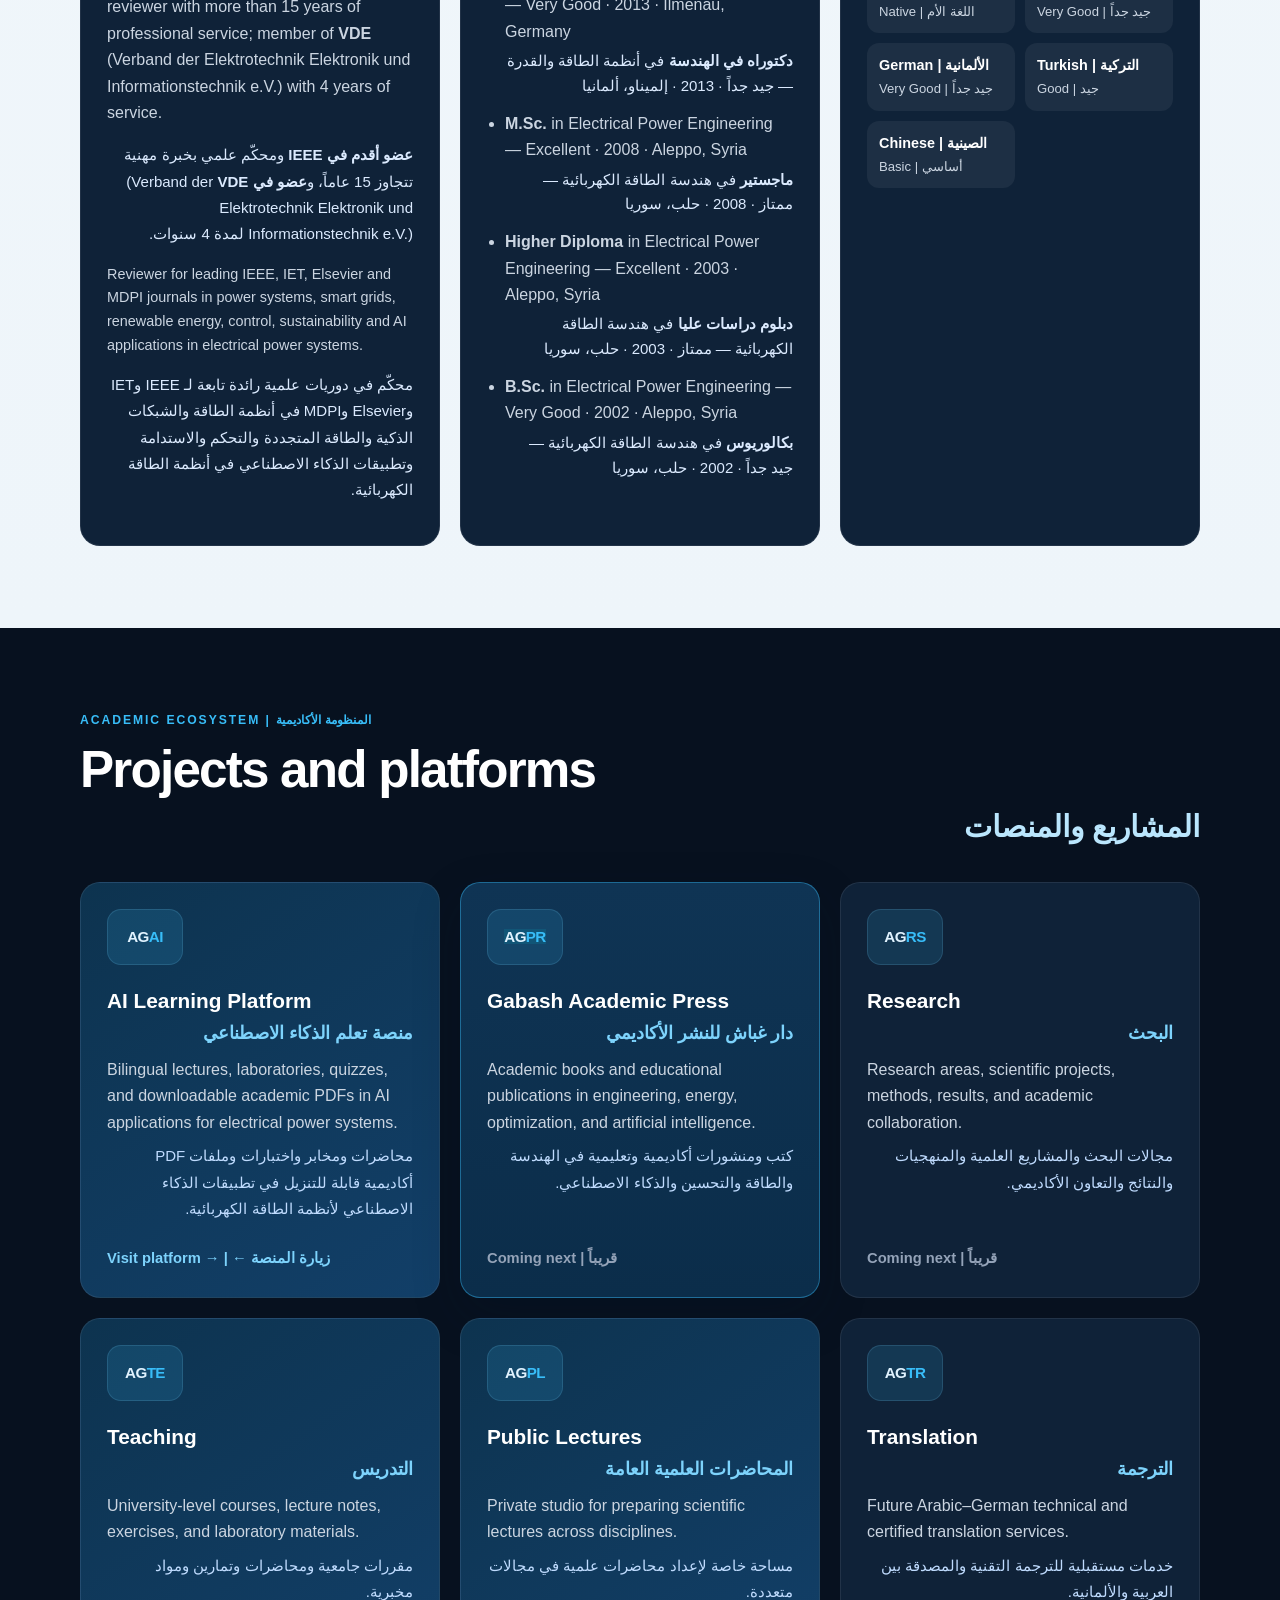
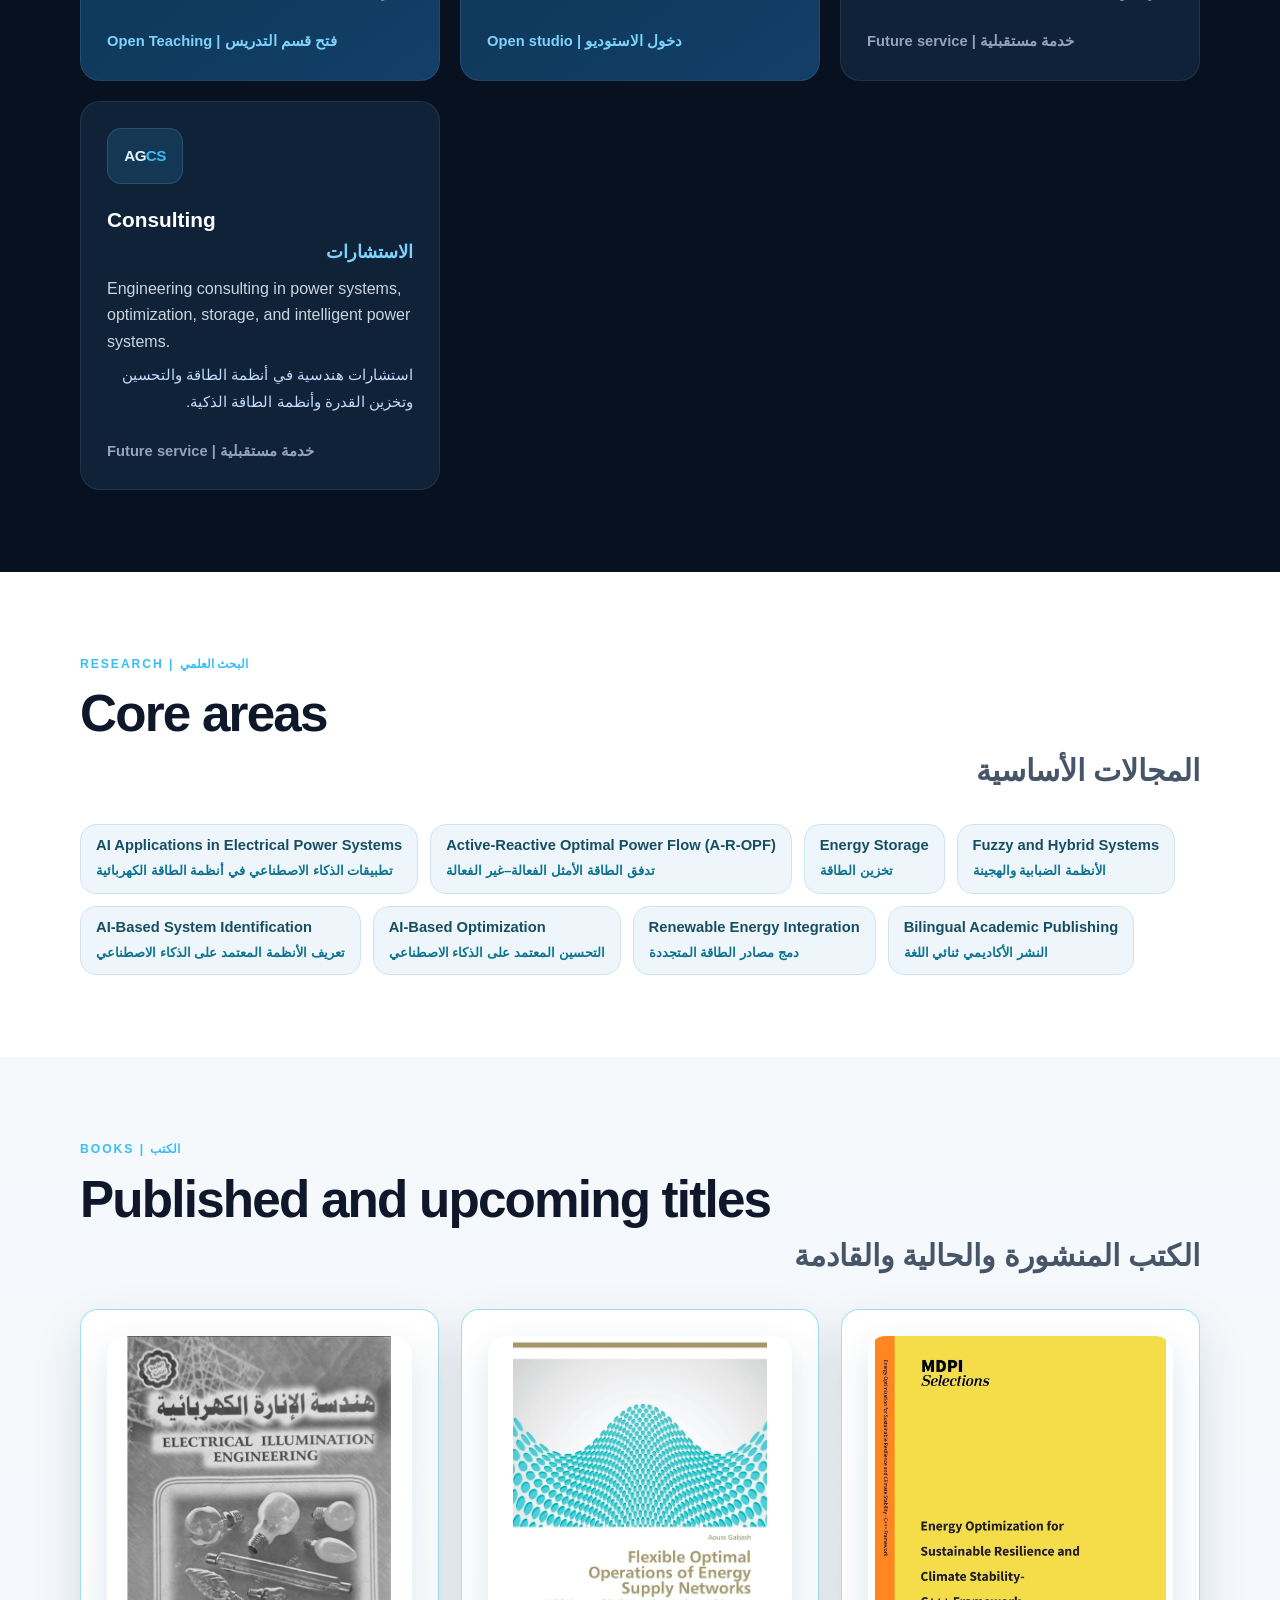
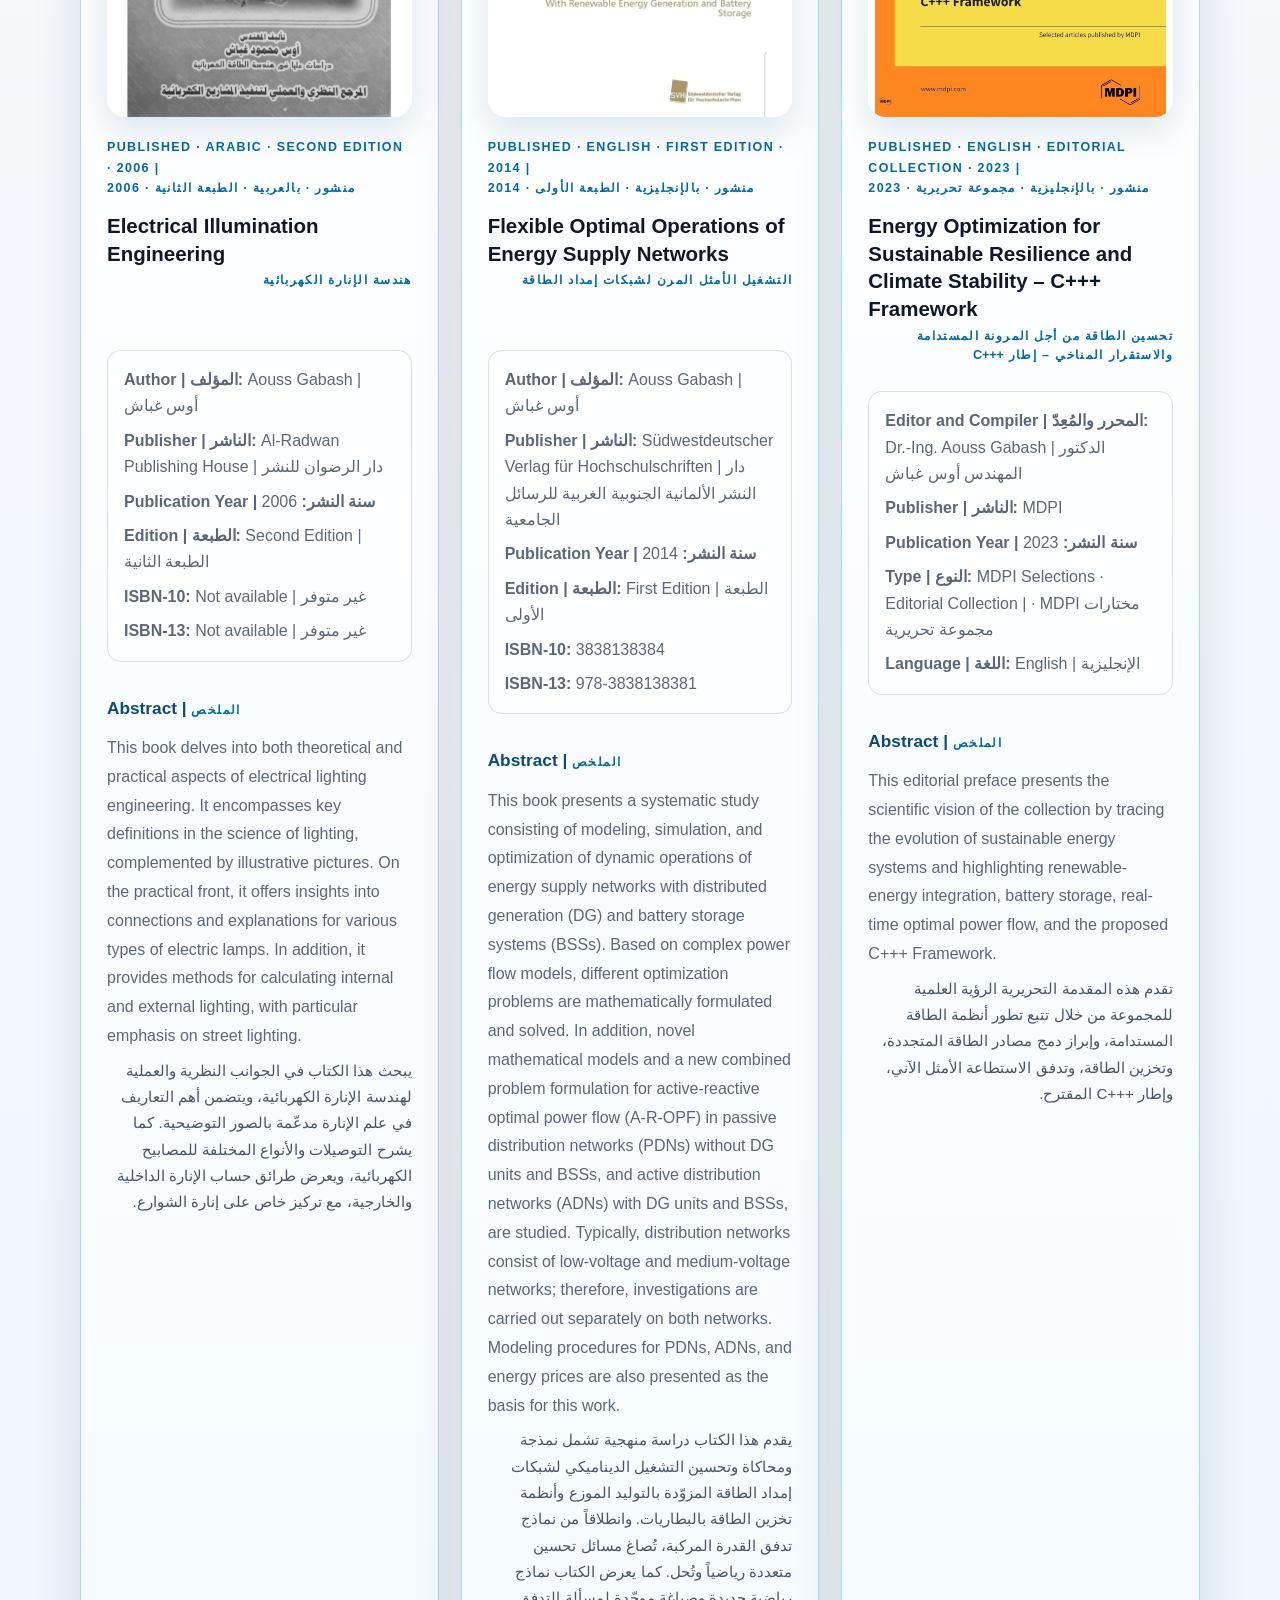
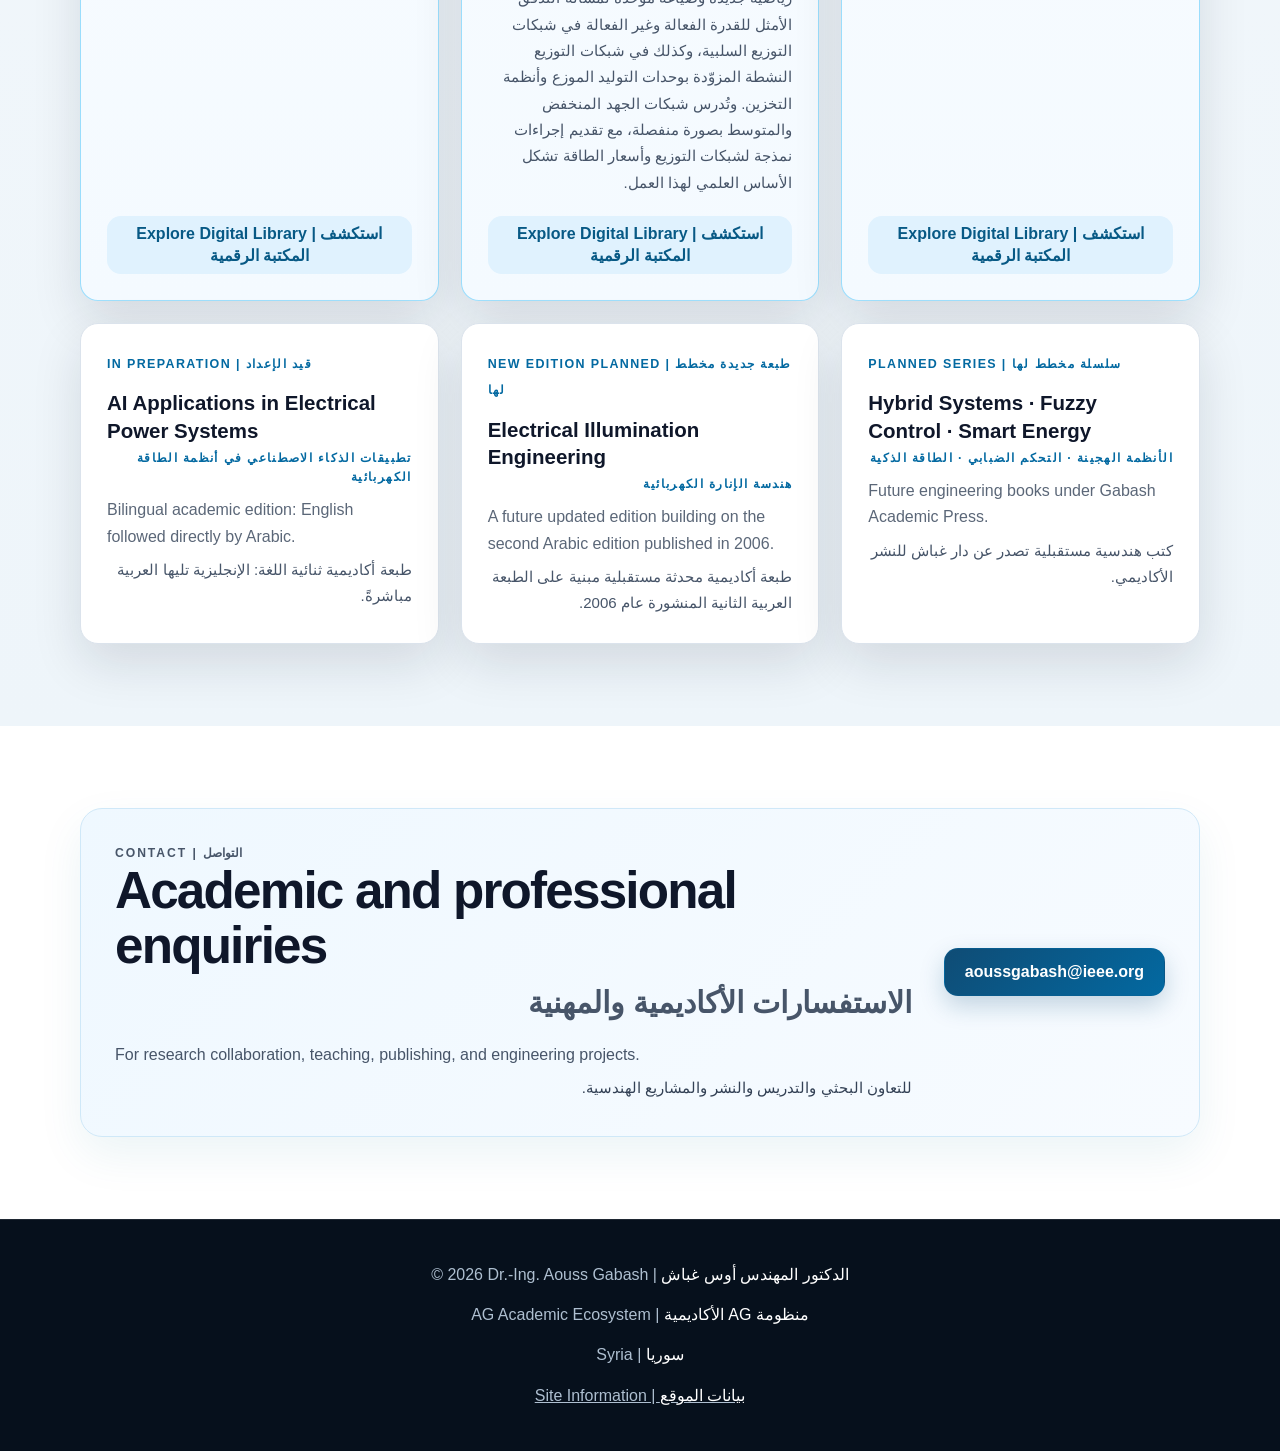
==== commit 7a079250: "Separate student courses and the private public lecture studio" ====
--- a/index.html
+++ b/index.html
@@ -508,12 +508,19 @@
             <span class="status">Coming next | <span lang="ar" dir="rtl">قريباً</span></span>
           </article>
 
-          <a class="project-card featured" href="https://teaching.aoussgabash.com/#public-lectures">
+          <a class="project-card featured" href="https://teaching.aoussgabash.com/">
             <span class="project-icon"><span class="project-code"><span class="ag">AG</span><span class="suffix">TE</span></span></span>
             <h3>Teaching<span class="card-ar" lang="ar" dir="rtl">التدريس</span></h3>
             <p>University-level courses, lecture notes, exercises, and laboratory materials.</p>
             <p class="ar-copy" lang="ar" dir="rtl">مقررات جامعية ومحاضرات وتمارين ومواد مخبرية.</p>
             <span class="card-link">Open Teaching | <span lang="ar" dir="rtl">فتح قسم التدريس</span></span>
+          </a>
+          <a class="project-card featured" href="https://ag-lecture-studio.aouss-gabash.chatgpt.site">
+            <span class="project-icon"><span class="project-code"><span class="ag">AG</span><span class="suffix">PL</span></span></span>
+            <h3>Public Lectures<span class="card-ar" lang="ar" dir="rtl">المحاضرات العلمية العامة</span></h3>
+            <p>Private studio for preparing scientific lectures across disciplines.</p>
+            <p class="ar-copy" lang="ar" dir="rtl">مساحة خاصة لإعداد محاضرات علمية في مجالات متعددة.</p>
+            <span class="card-link">Open studio | <span lang="ar" dir="rtl">دخول الاستوديو</span></span>
           </a>
 
           <article class="project-card">
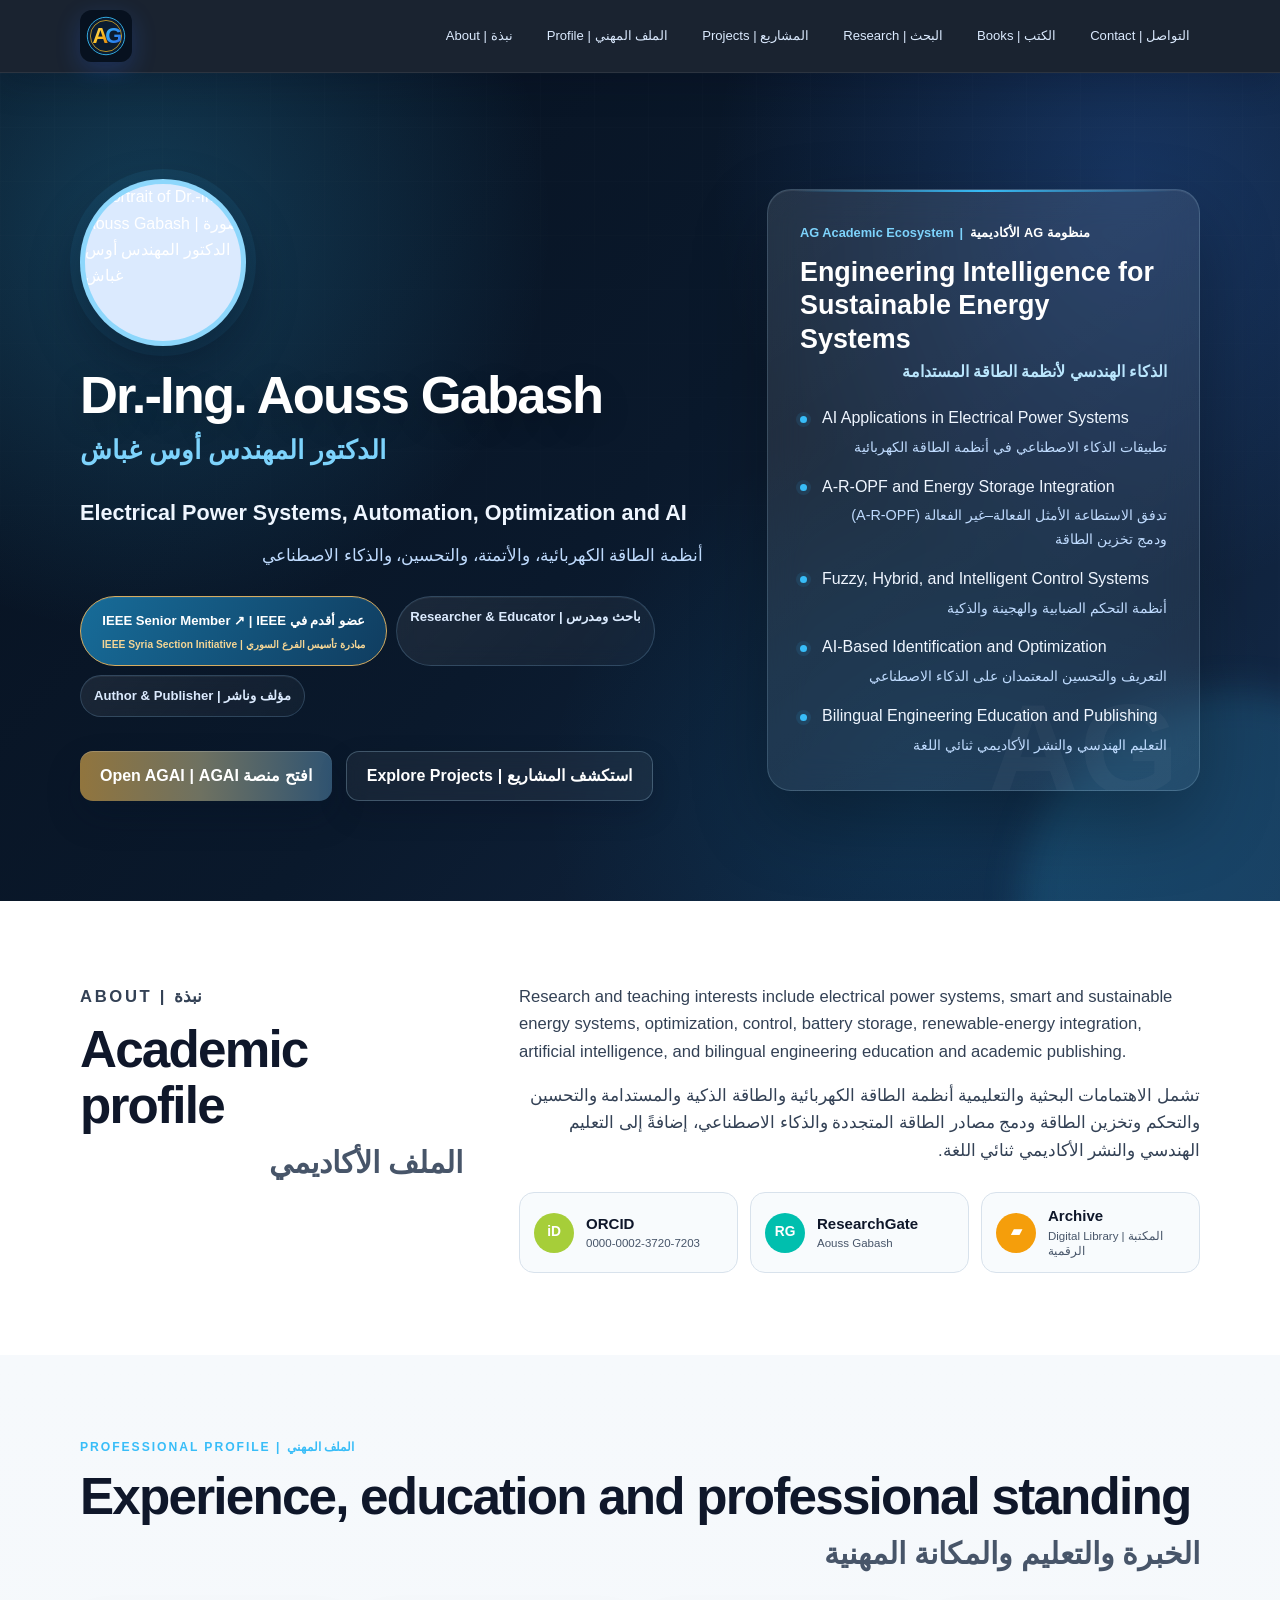
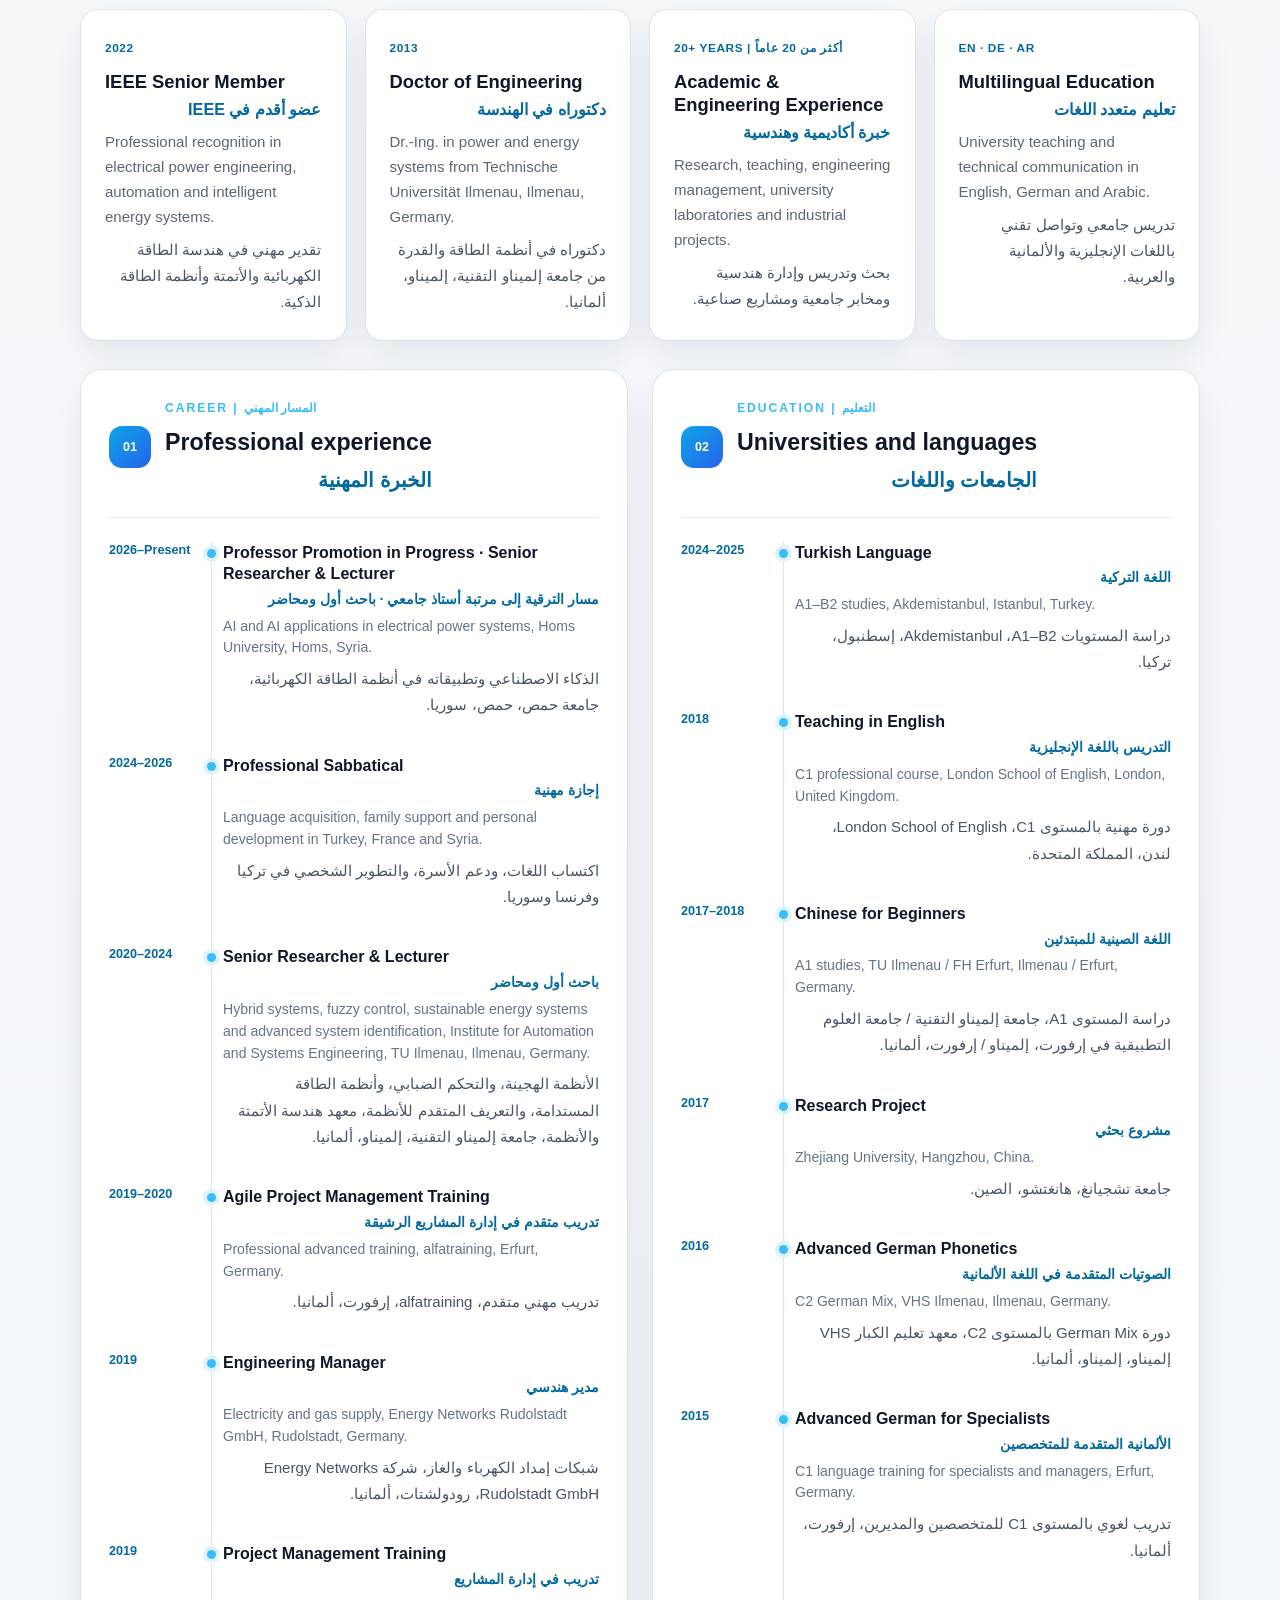
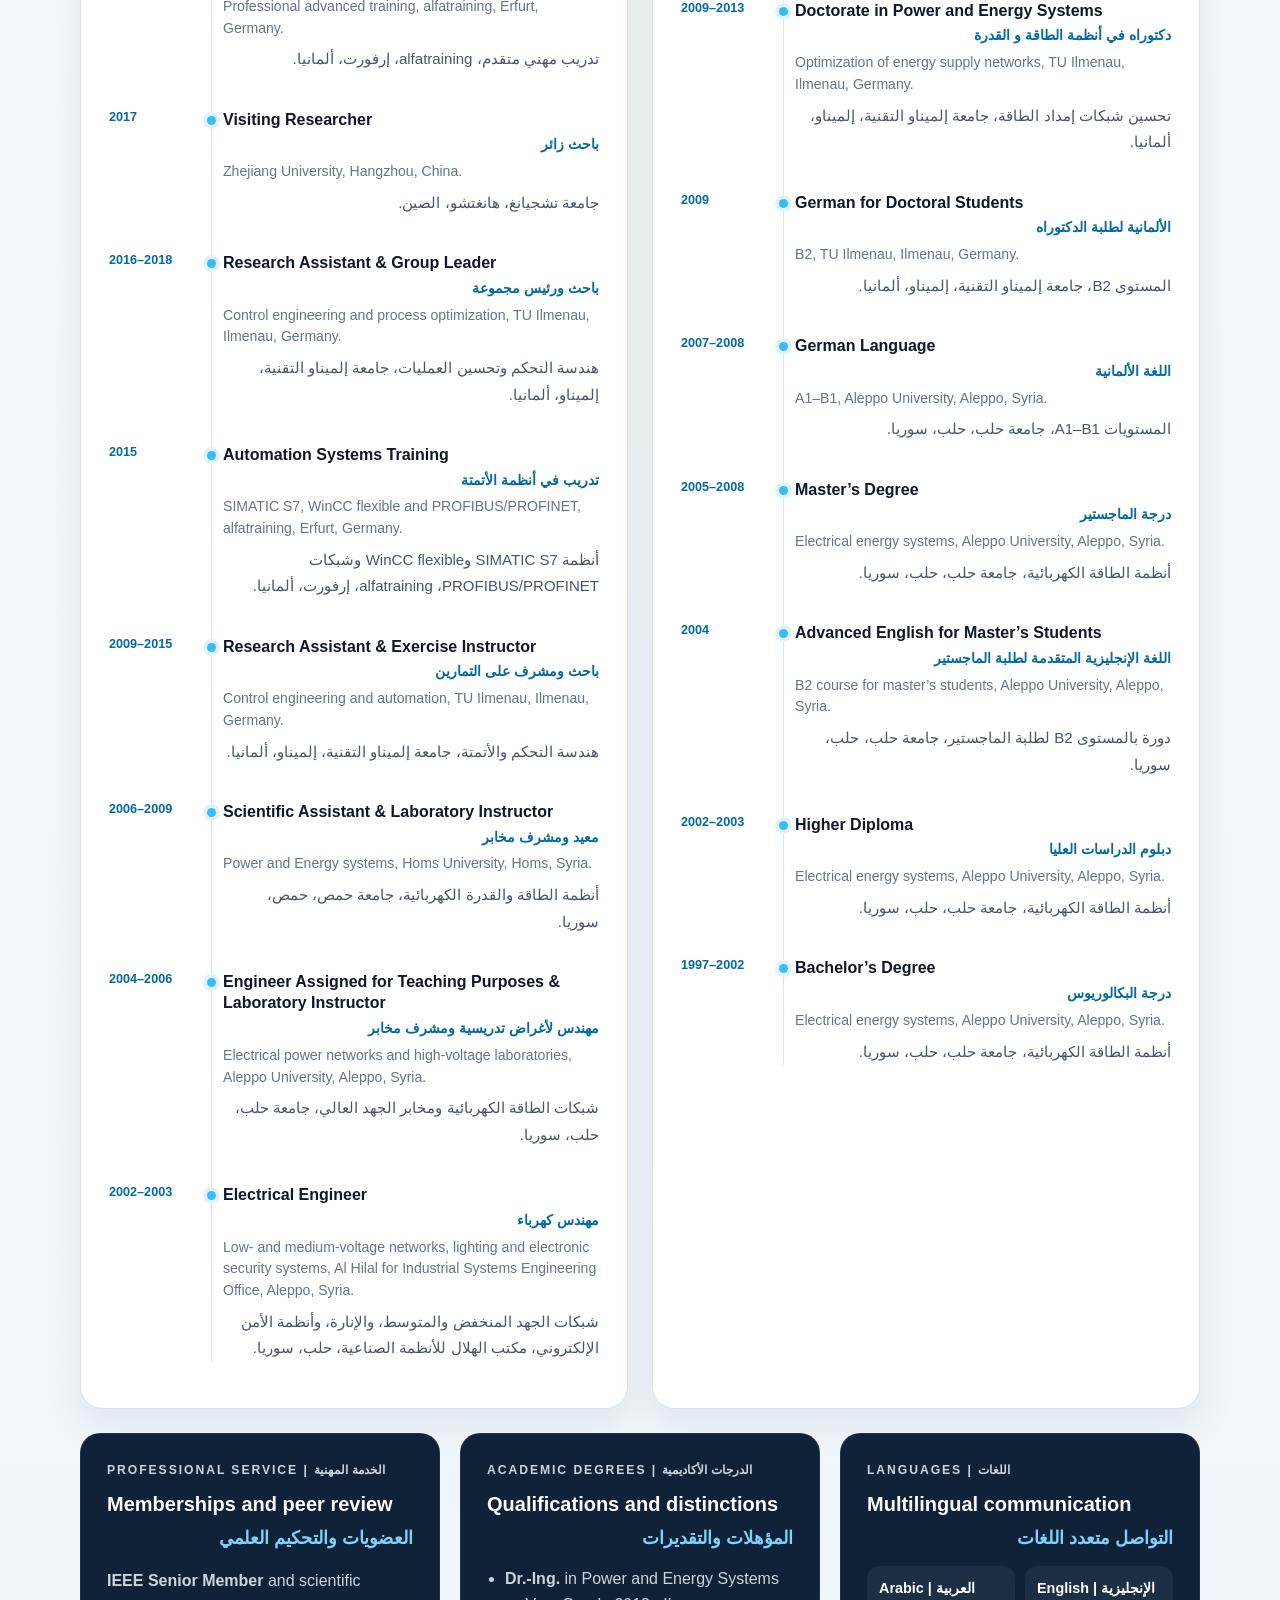
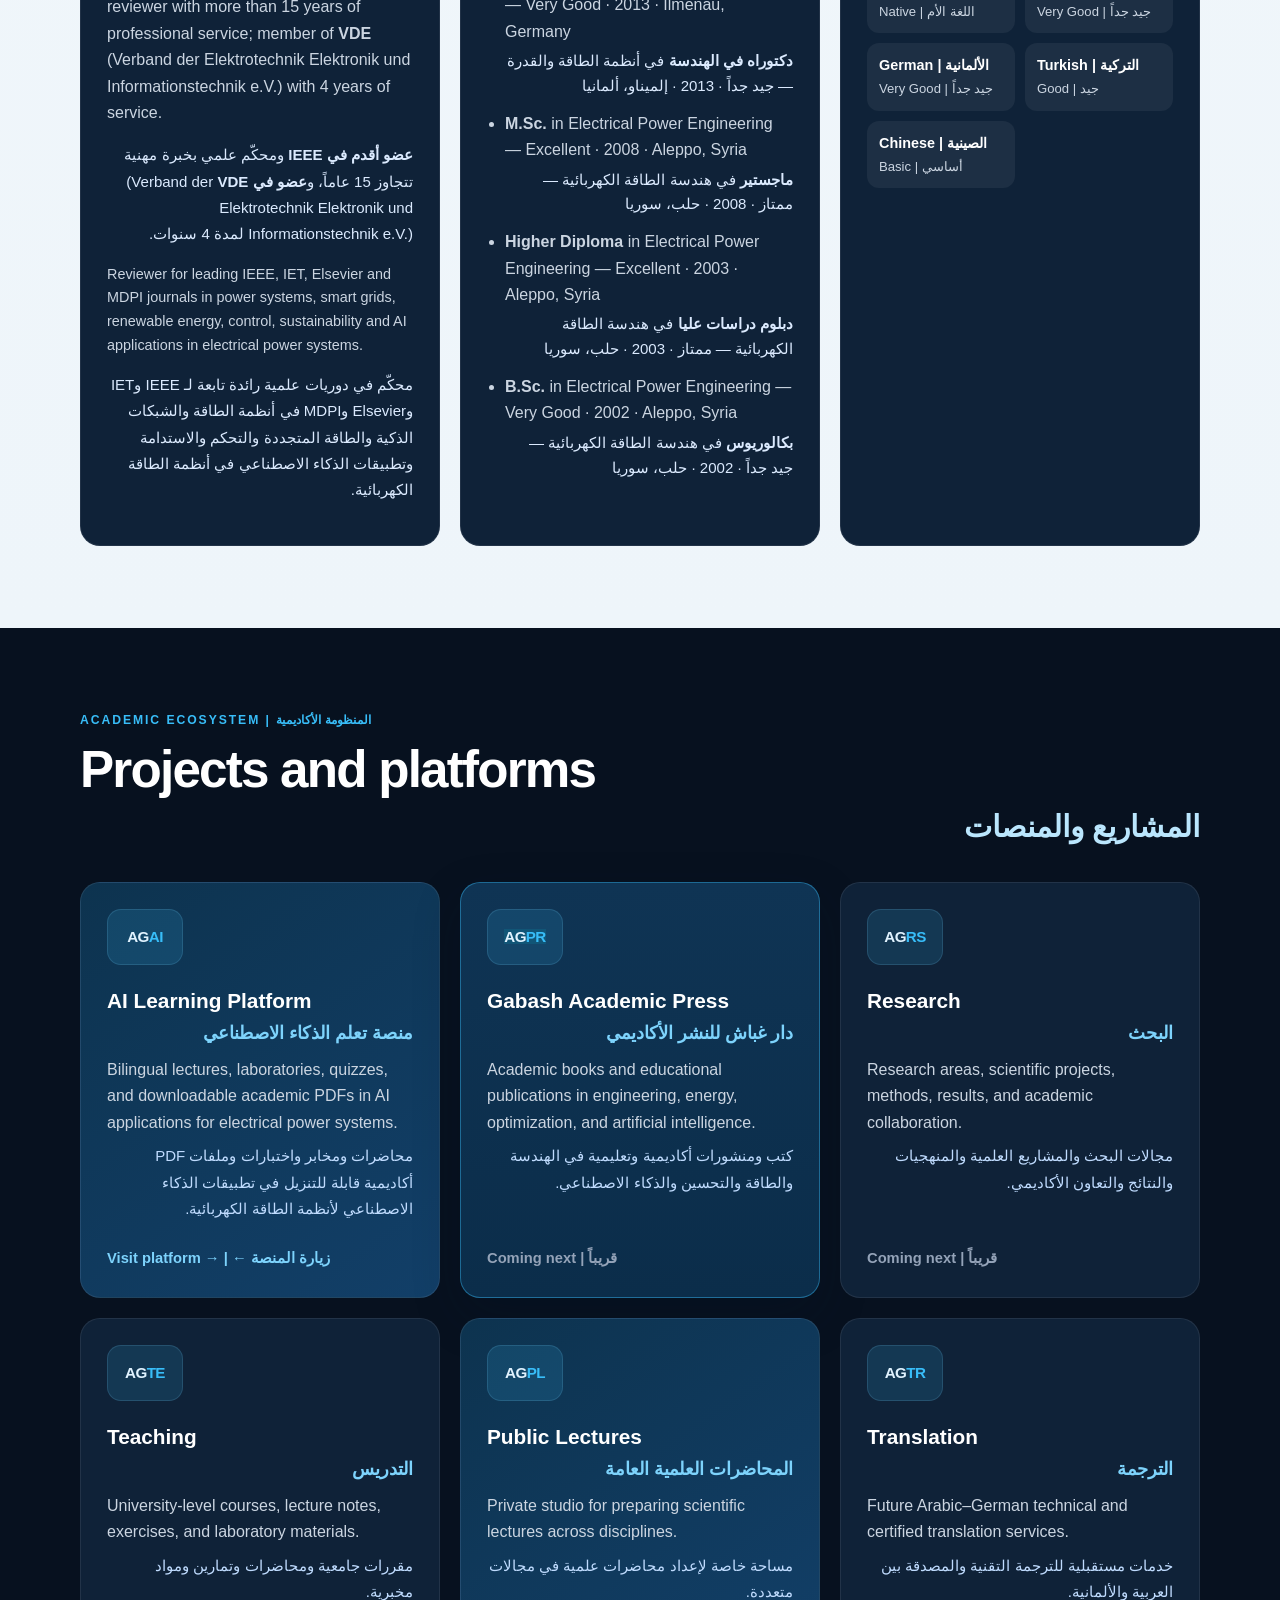
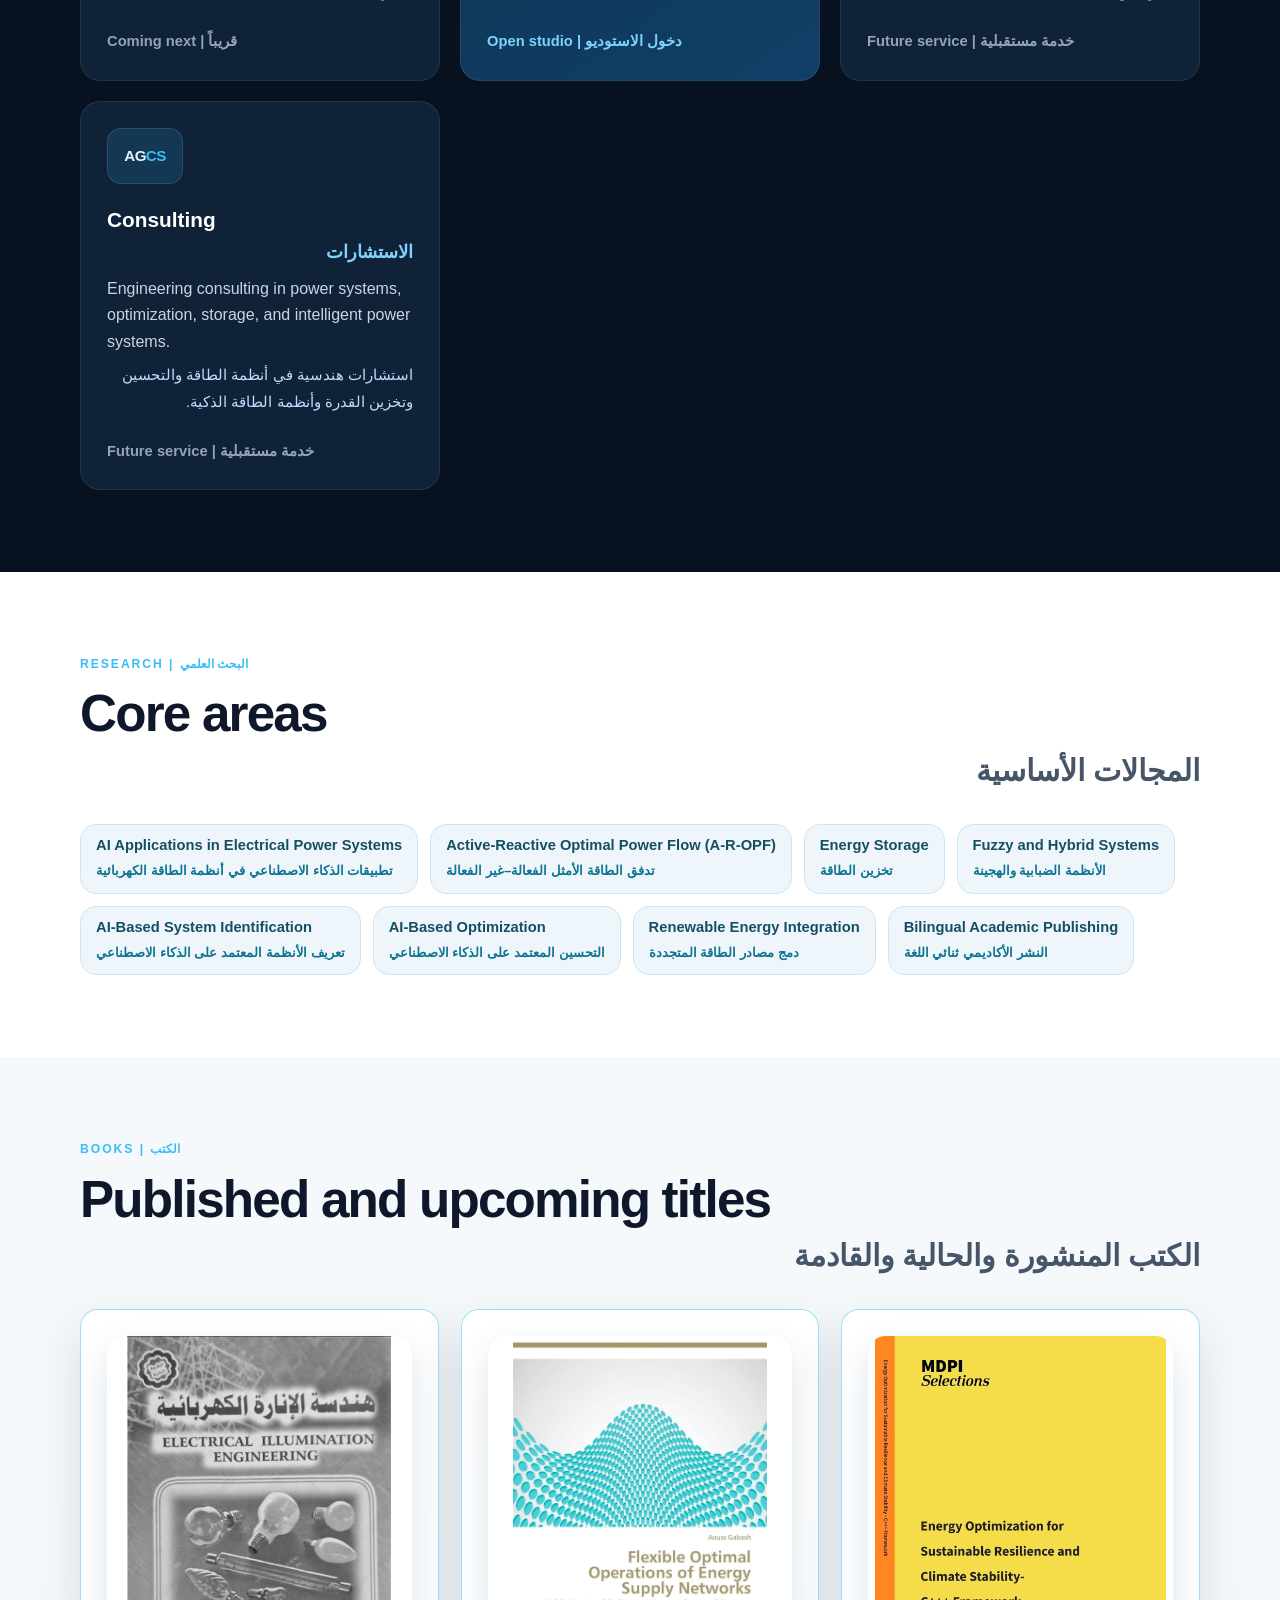
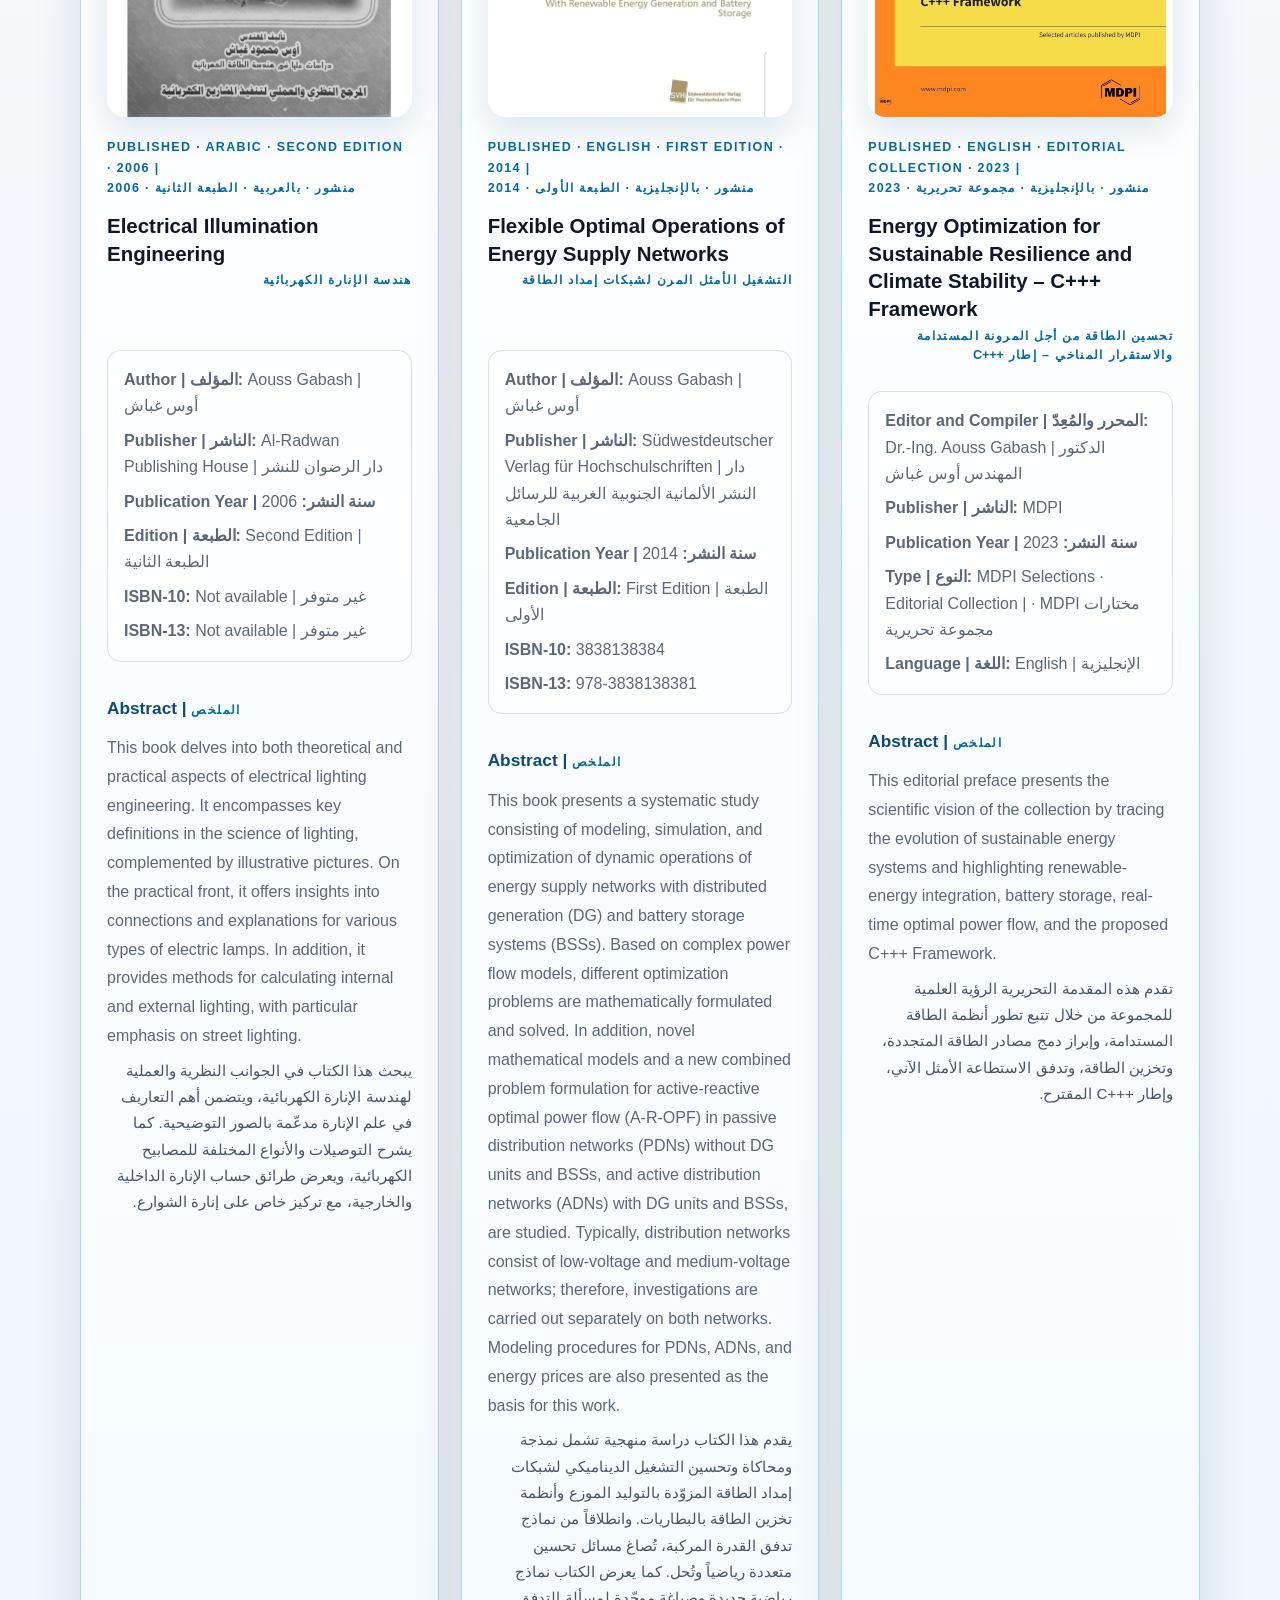
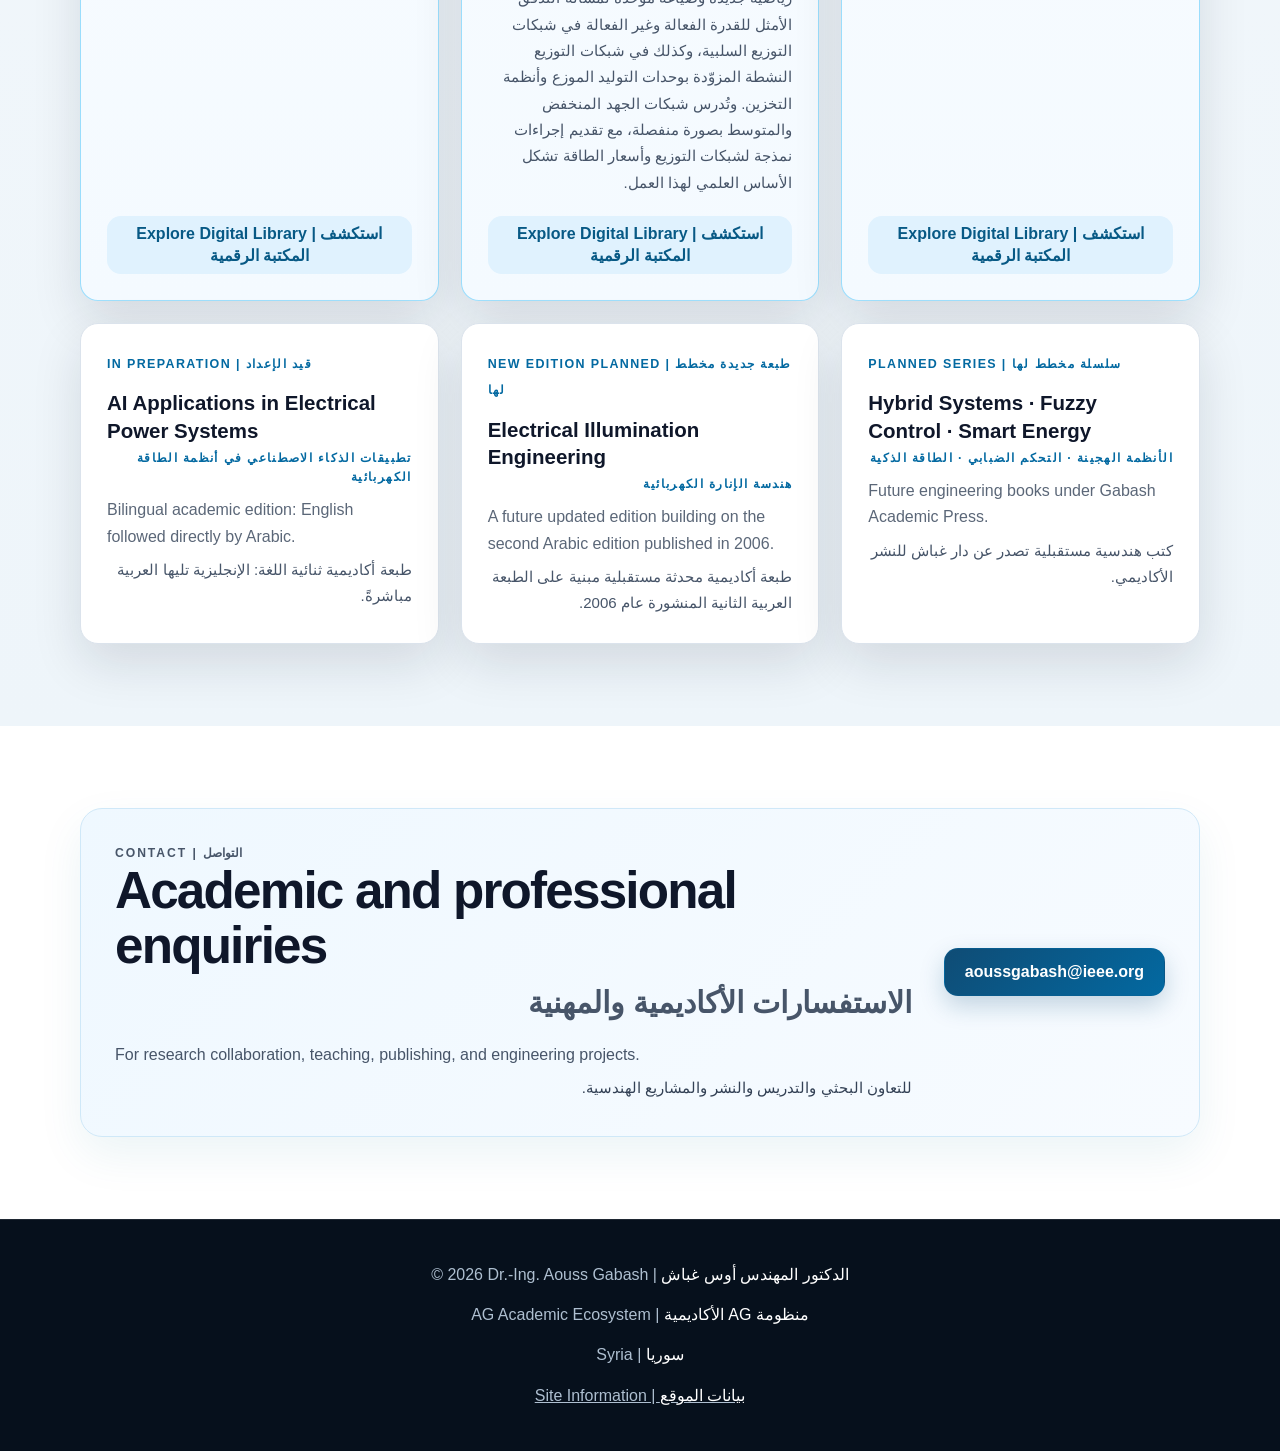
==== commit 81445216: "Mark Teaching card as coming next" ====
--- a/index.html
+++ b/index.html
@@ -508,14 +508,14 @@
             <span class="status">Coming next | <span lang="ar" dir="rtl">قريباً</span></span>
           </article>
 
-          <a class="project-card featured" href="https://teaching.aoussgabash.com/">
+          <article class="project-card">
             <span class="project-icon"><span class="project-code"><span class="ag">AG</span><span class="suffix">TE</span></span></span>
             <h3>Teaching<span class="card-ar" lang="ar" dir="rtl">التدريس</span></h3>
             <p>University-level courses, lecture notes, exercises, and laboratory materials.</p>
             <p class="ar-copy" lang="ar" dir="rtl">مقررات جامعية ومحاضرات وتمارين ومواد مخبرية.</p>
-            <span class="card-link">Open Teaching | <span lang="ar" dir="rtl">فتح قسم التدريس</span></span>
-          </a>
-          <a class="project-card featured" href="https://ag-lecture-studio.aouss-gabash.chatgpt.site">
+            <span class="status">Coming next | <span lang="ar" dir="rtl">قريباً</span></span>
+          </article>
+          <a class="project-card featured" href="public-lectures.html">
             <span class="project-icon"><span class="project-code"><span class="ag">AG</span><span class="suffix">PL</span></span></span>
             <h3>Public Lectures<span class="card-ar" lang="ar" dir="rtl">المحاضرات العلمية العامة</span></h3>
             <p>Private studio for preparing scientific lectures across disciplines.</p>
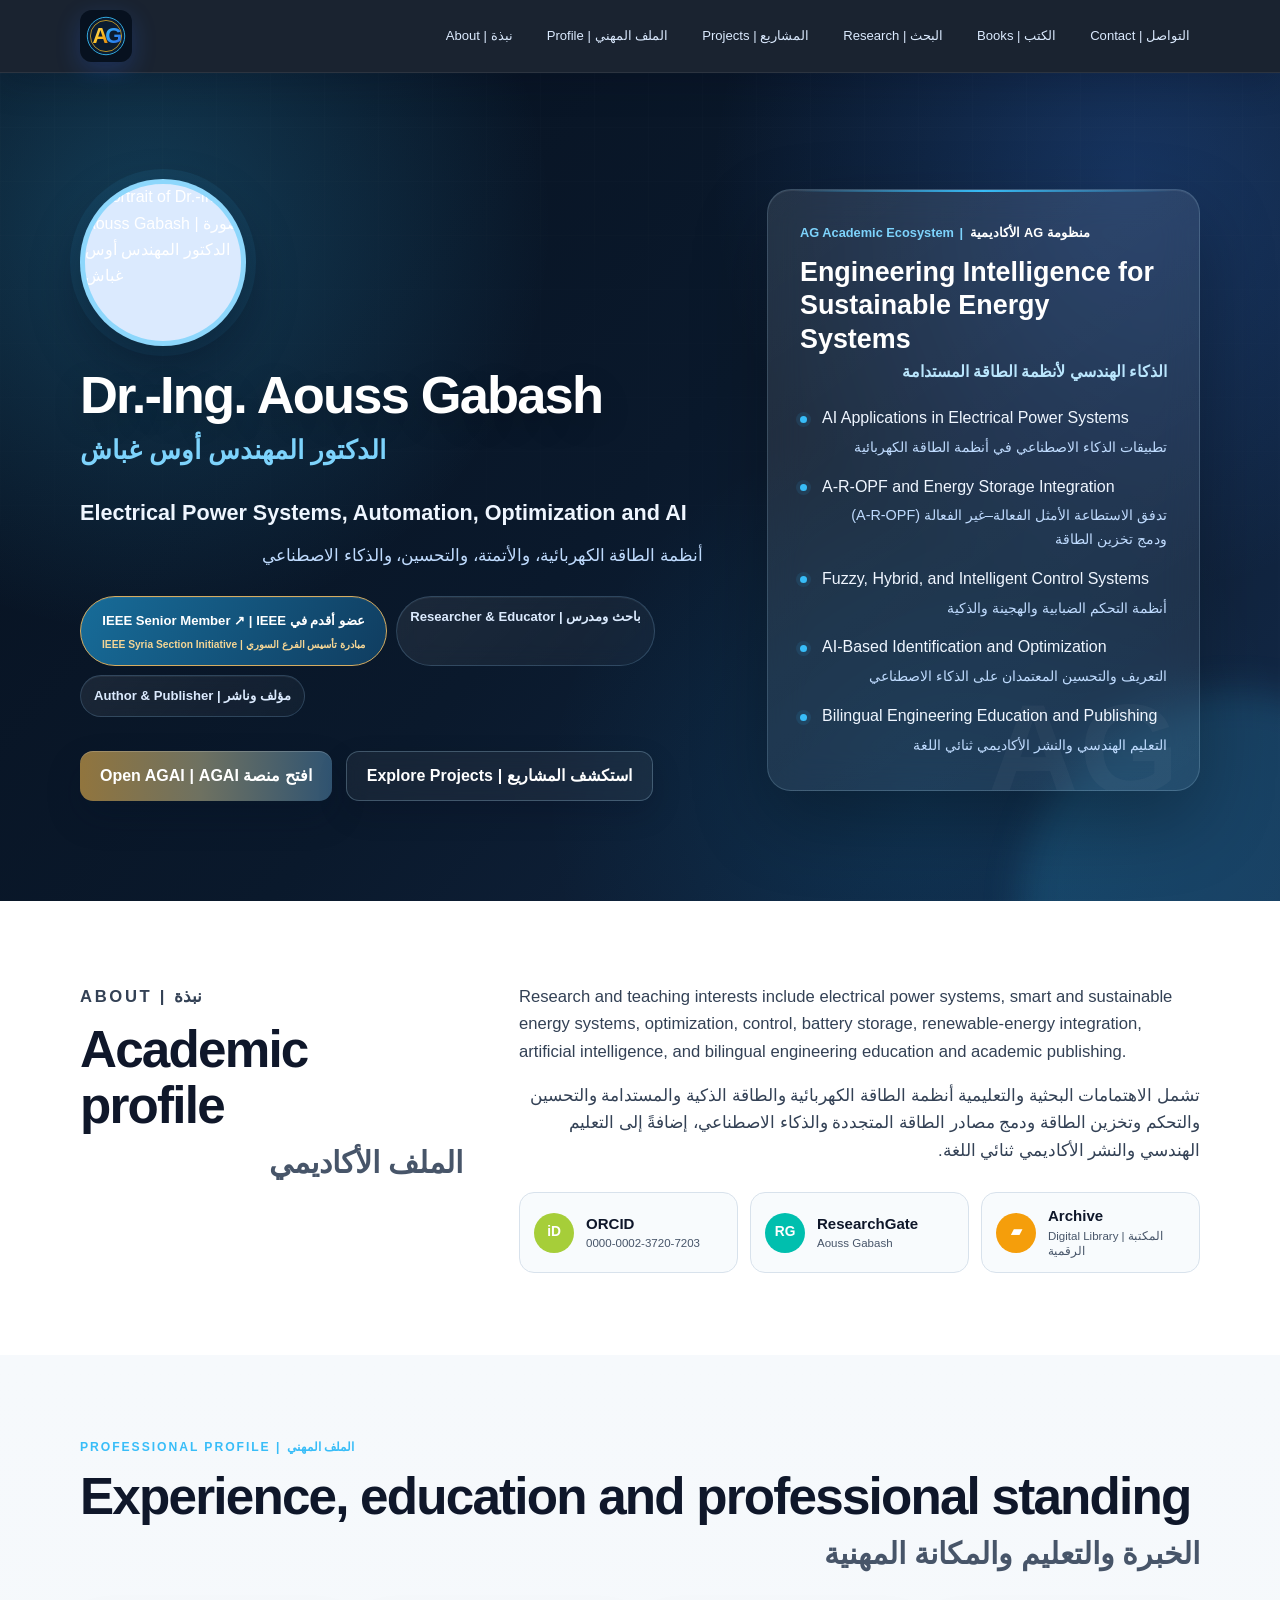
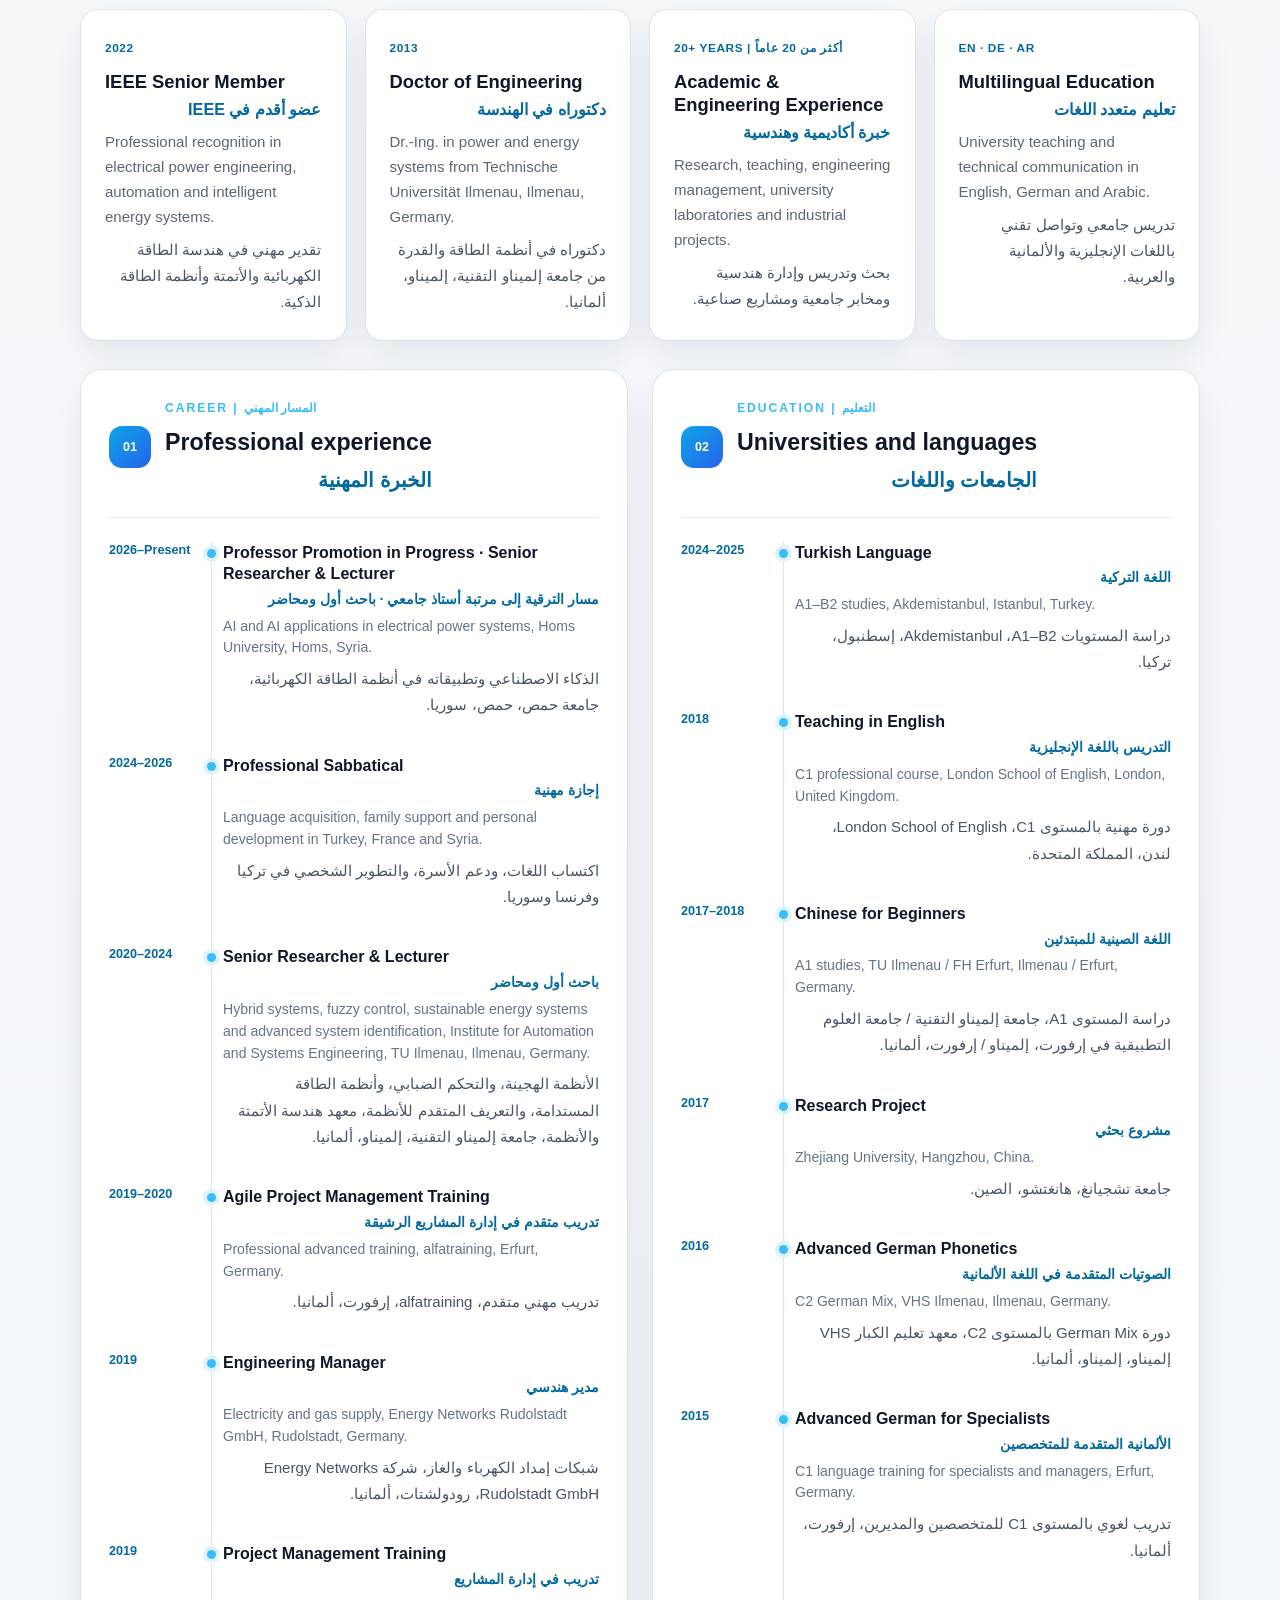
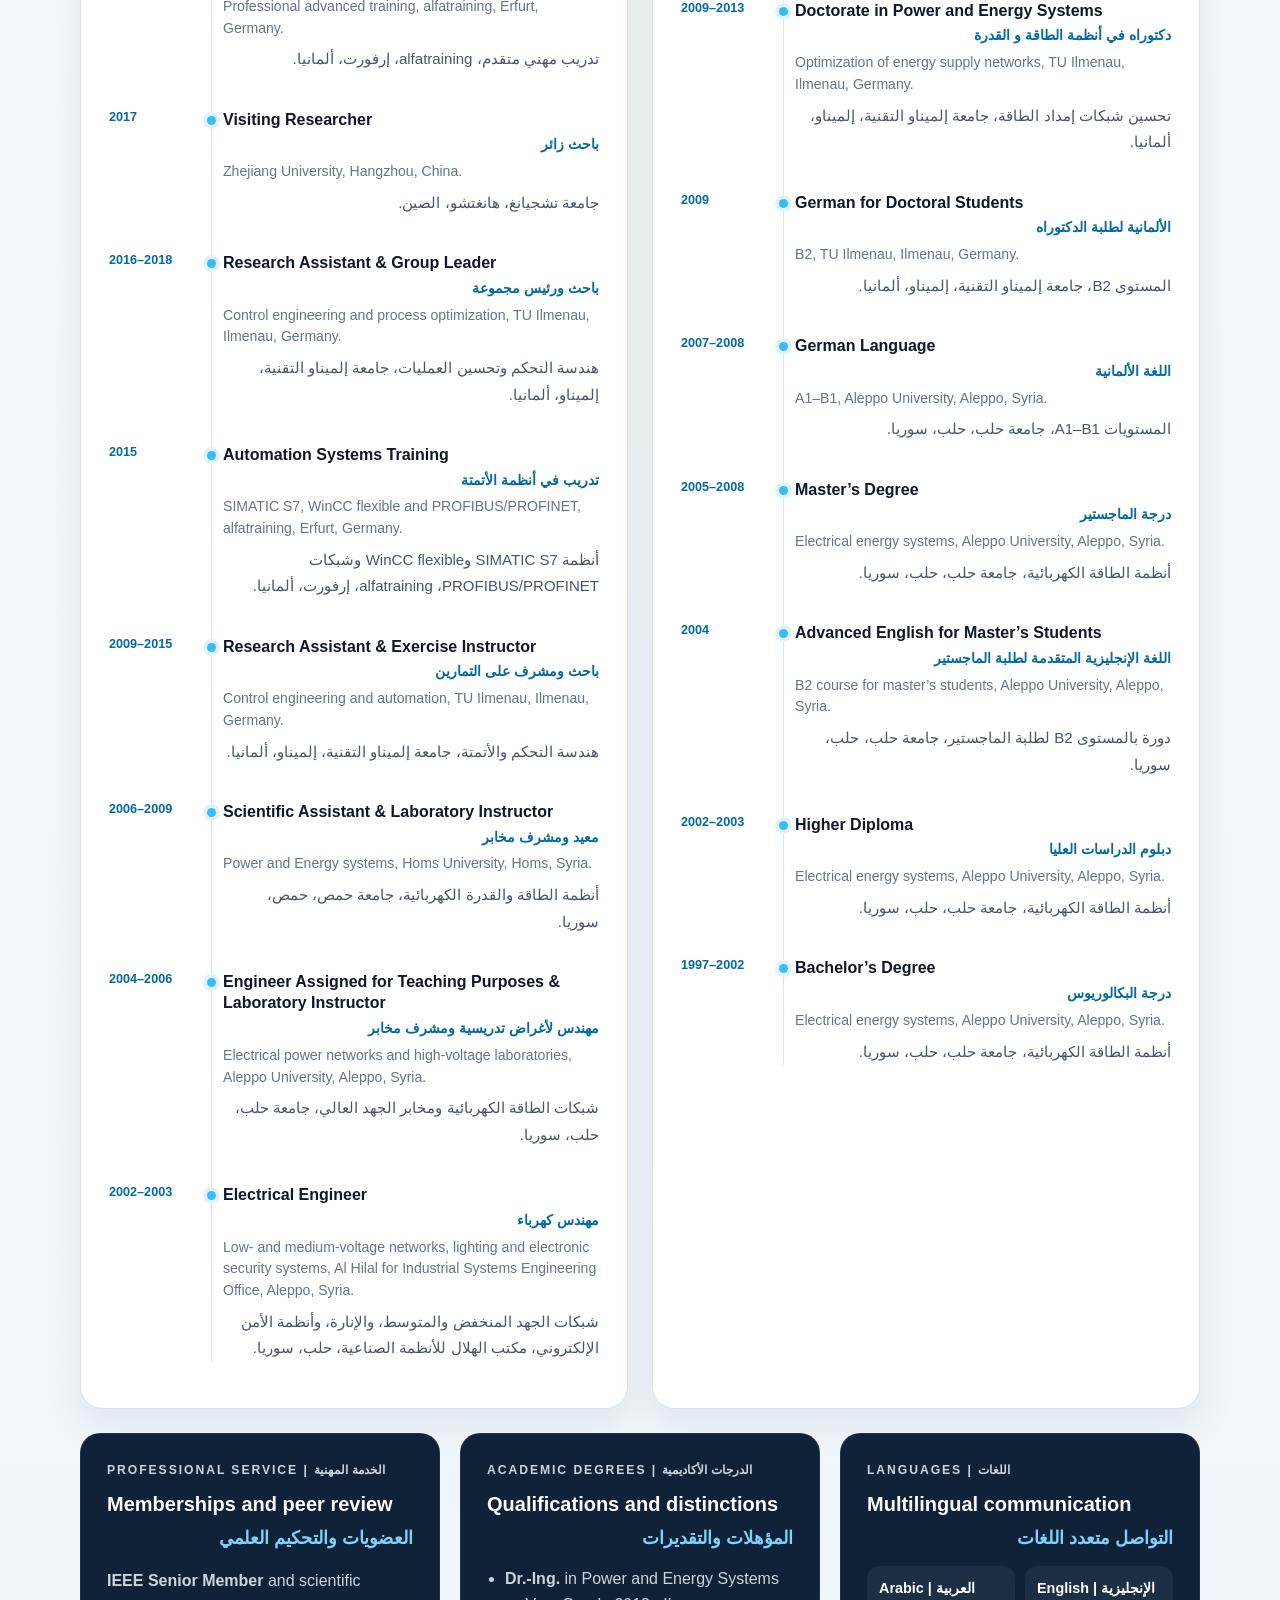
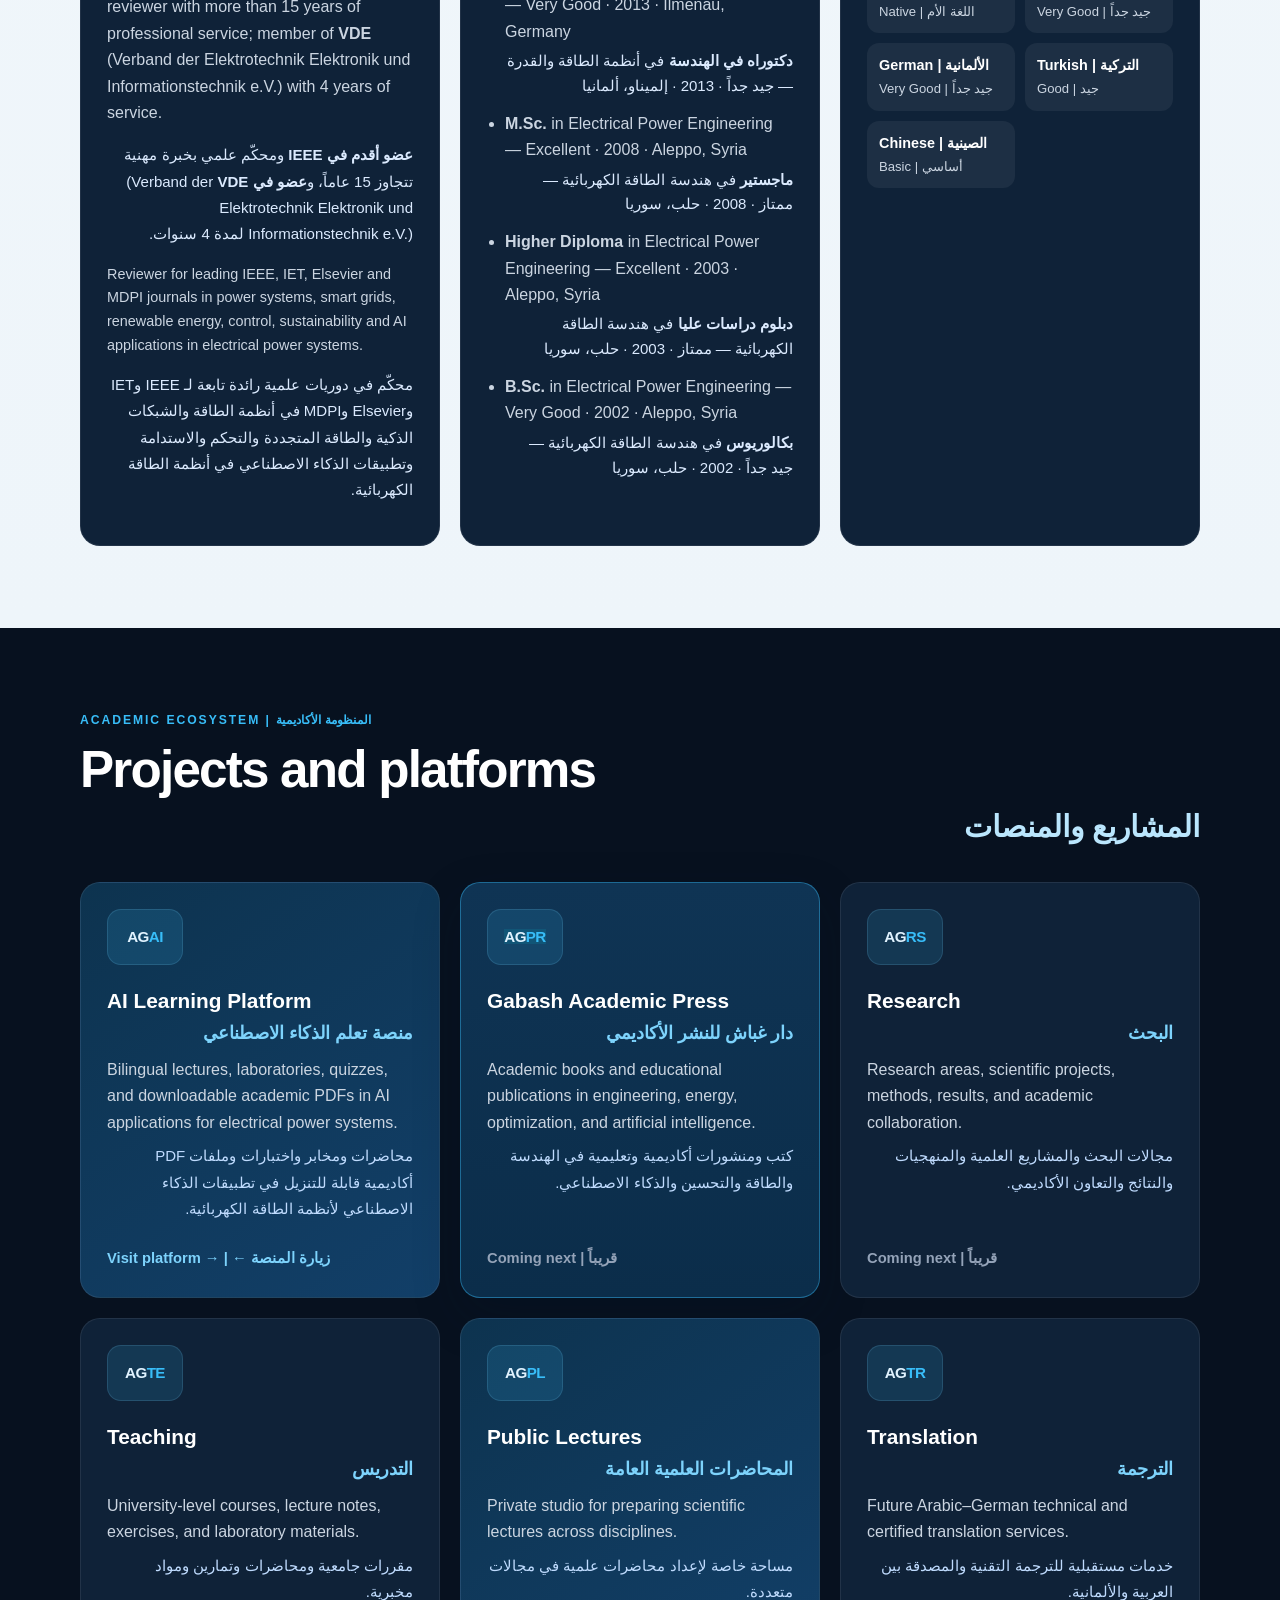
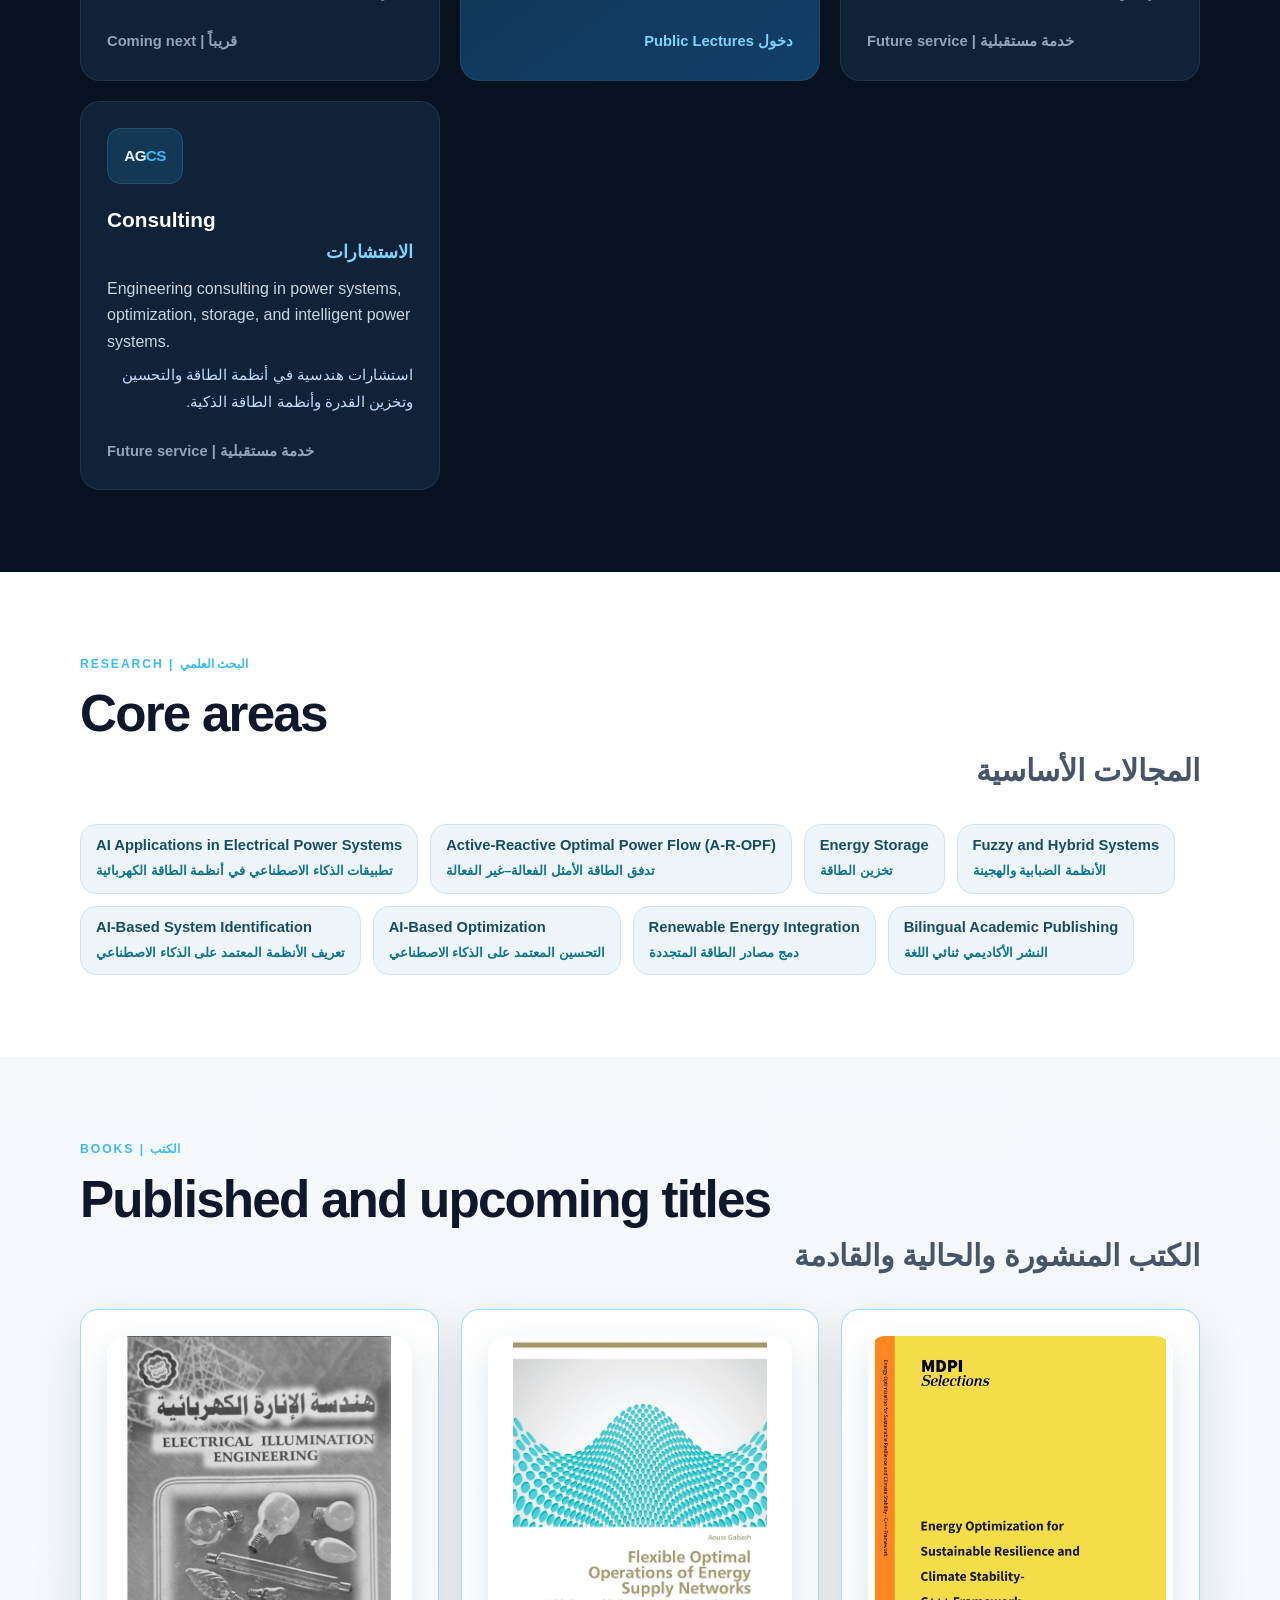
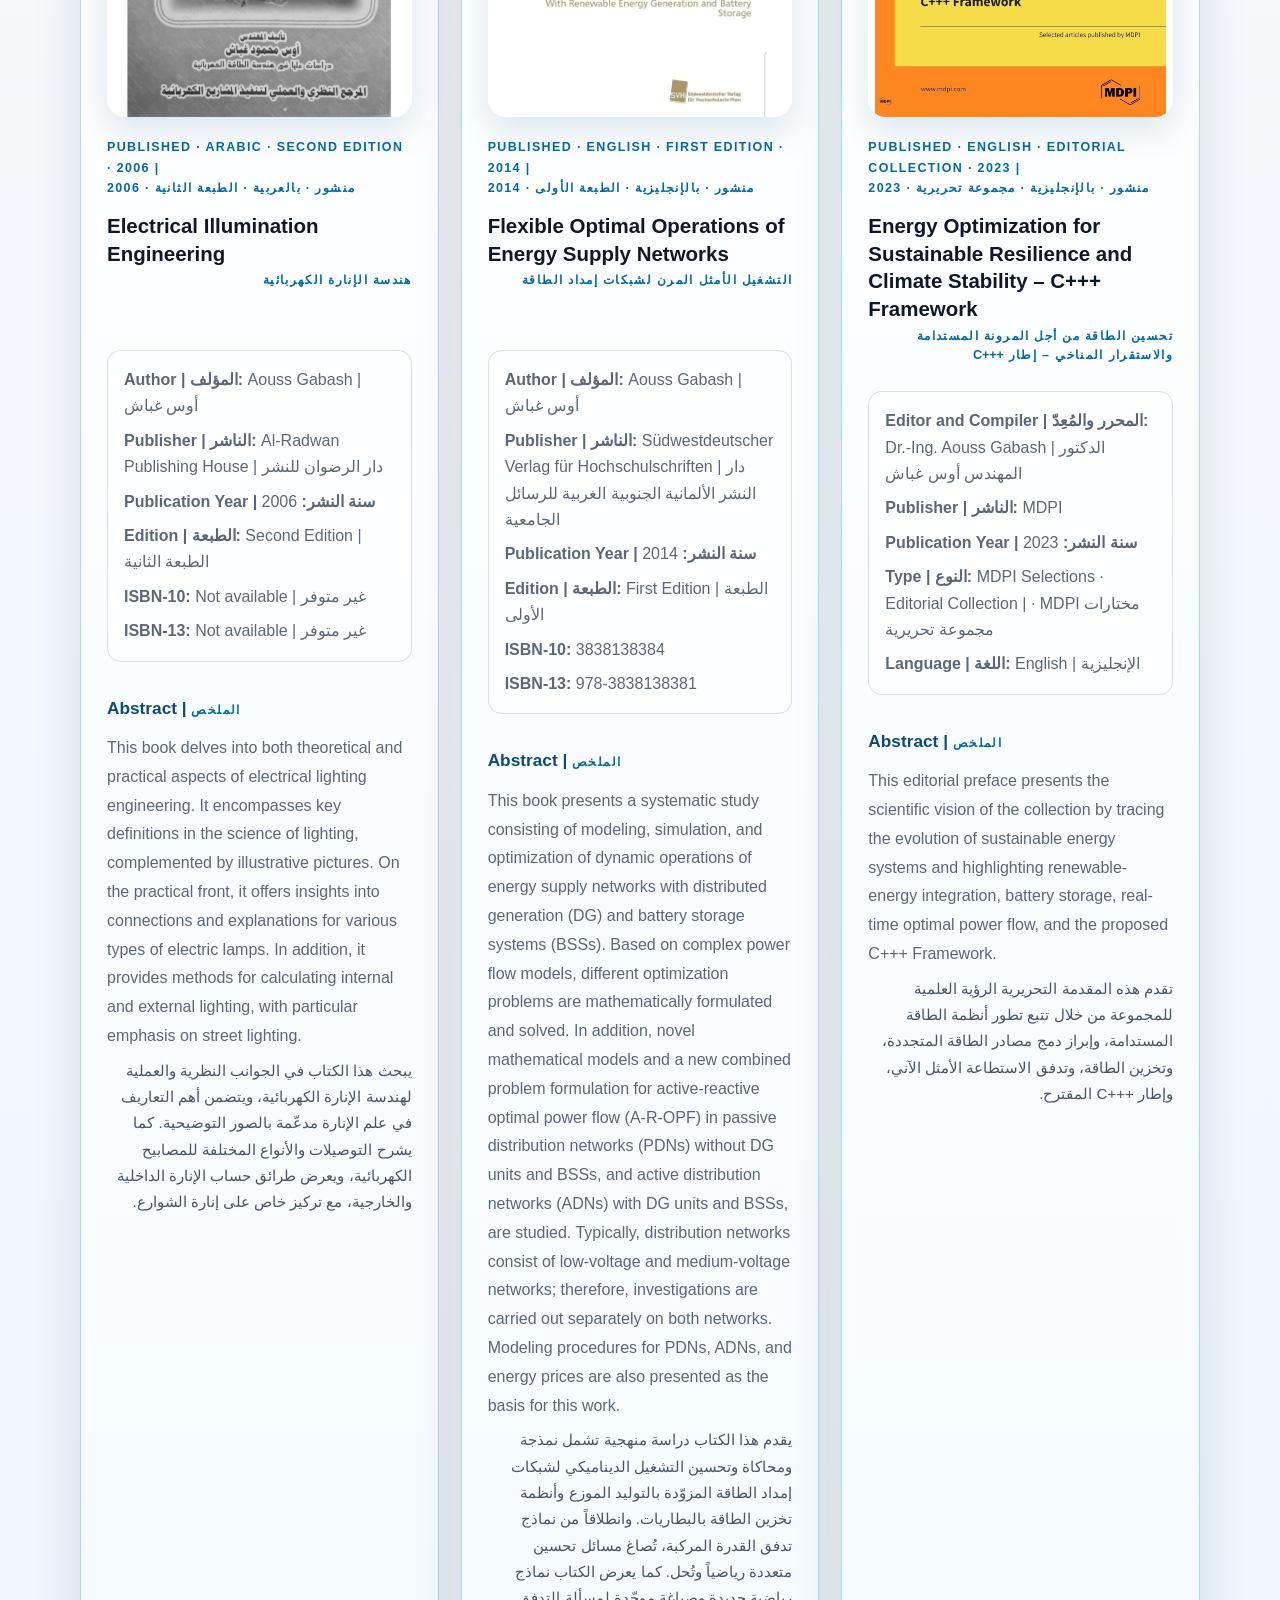
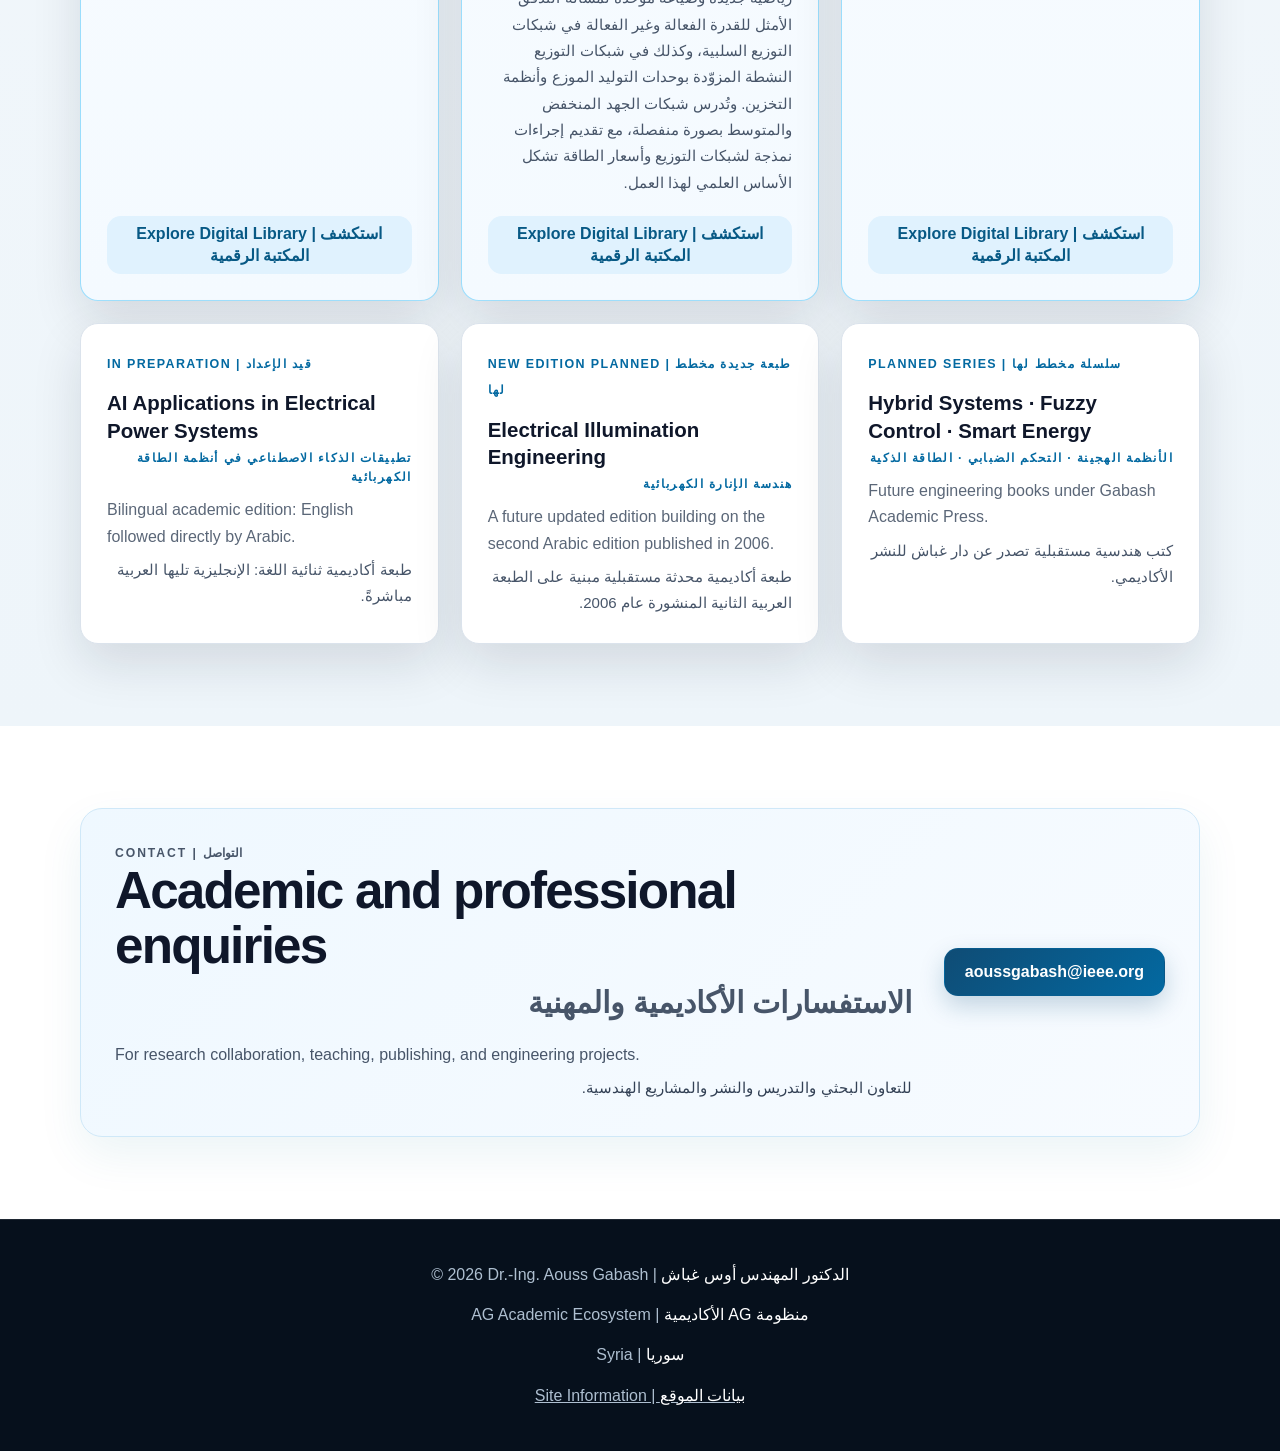
==== commit f35a10f8: "Use requested Public Lectures entry label" ====
--- a/index.html
+++ b/index.html
@@ -520,7 +520,7 @@
             <h3>Public Lectures<span class="card-ar" lang="ar" dir="rtl">المحاضرات العلمية العامة</span></h3>
             <p>Private studio for preparing scientific lectures across disciplines.</p>
             <p class="ar-copy" lang="ar" dir="rtl">مساحة خاصة لإعداد محاضرات علمية في مجالات متعددة.</p>
-            <span class="card-link">Open studio | <span lang="ar" dir="rtl">دخول الاستوديو</span></span>
+            <span class="card-link" lang="ar" dir="rtl">دخول <bdi lang="en" dir="ltr">Public Lectures</bdi></span>
           </a>
 
           <article class="project-card">
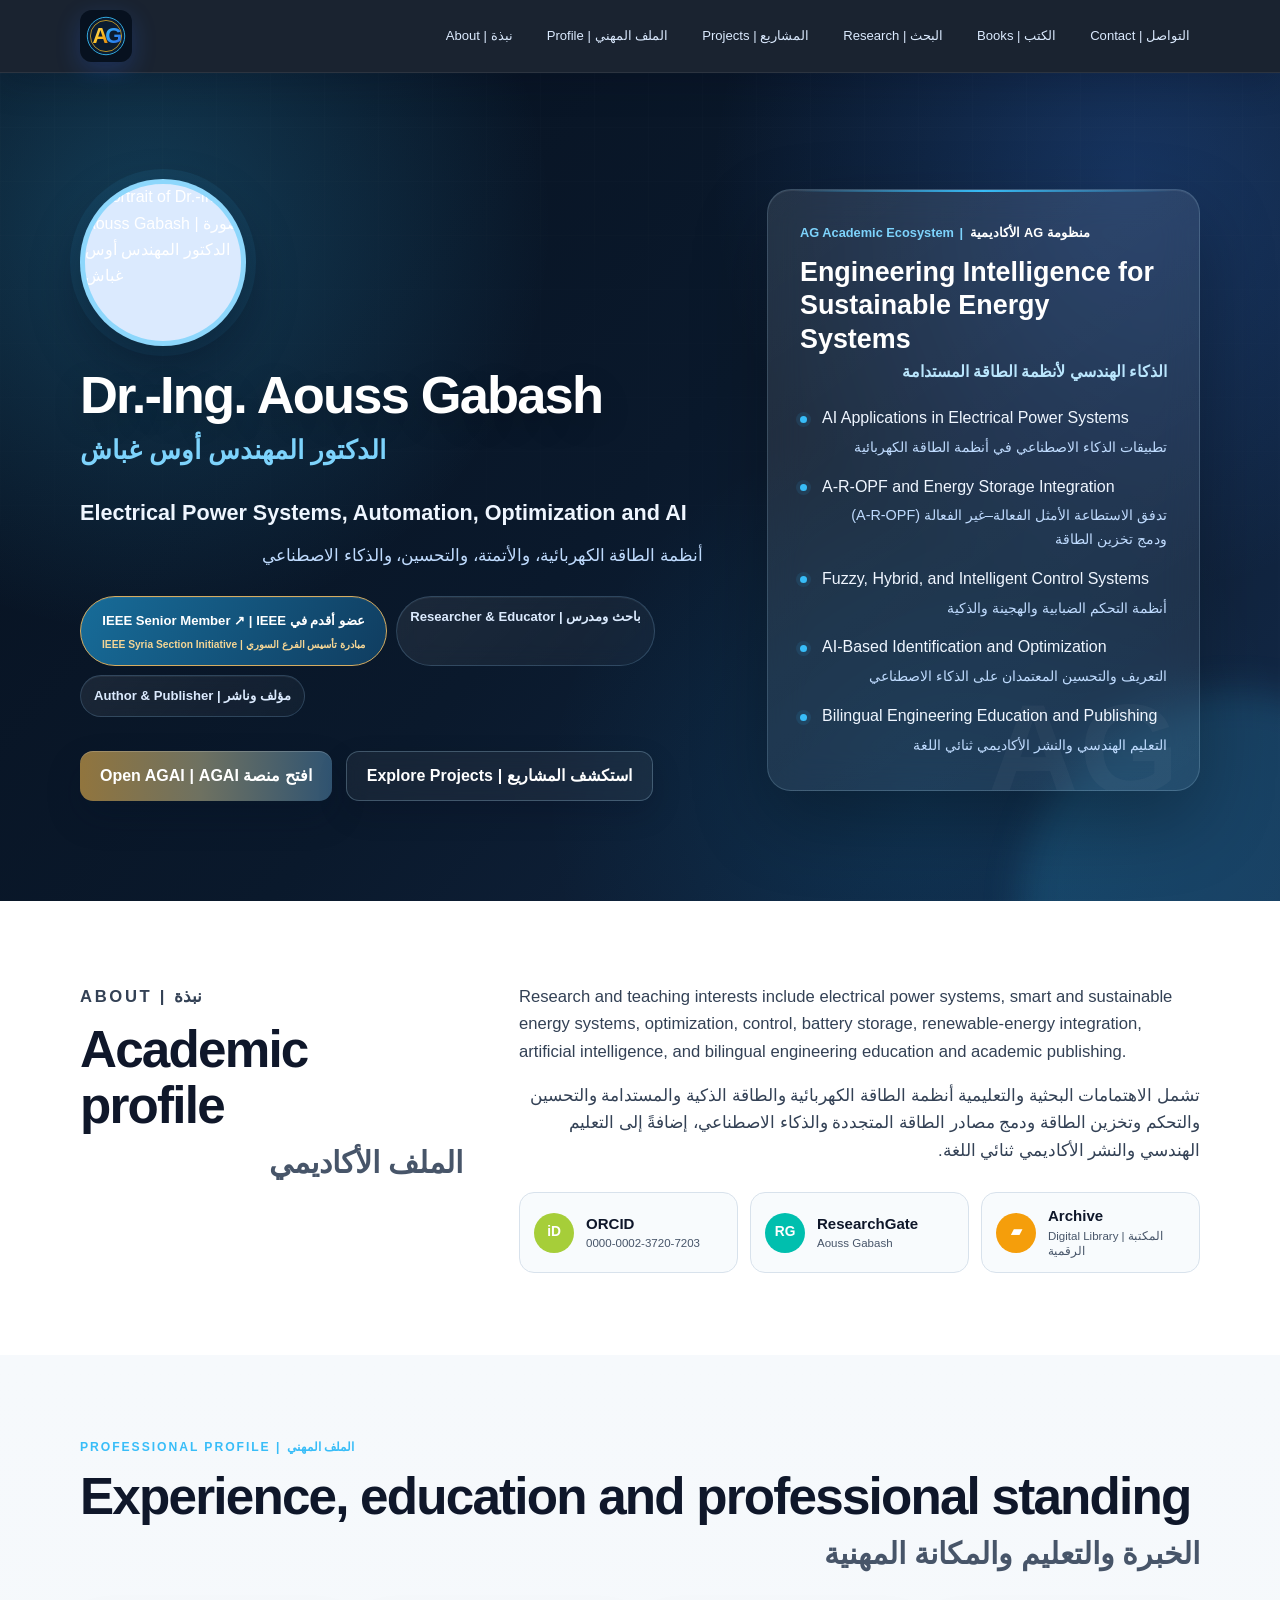
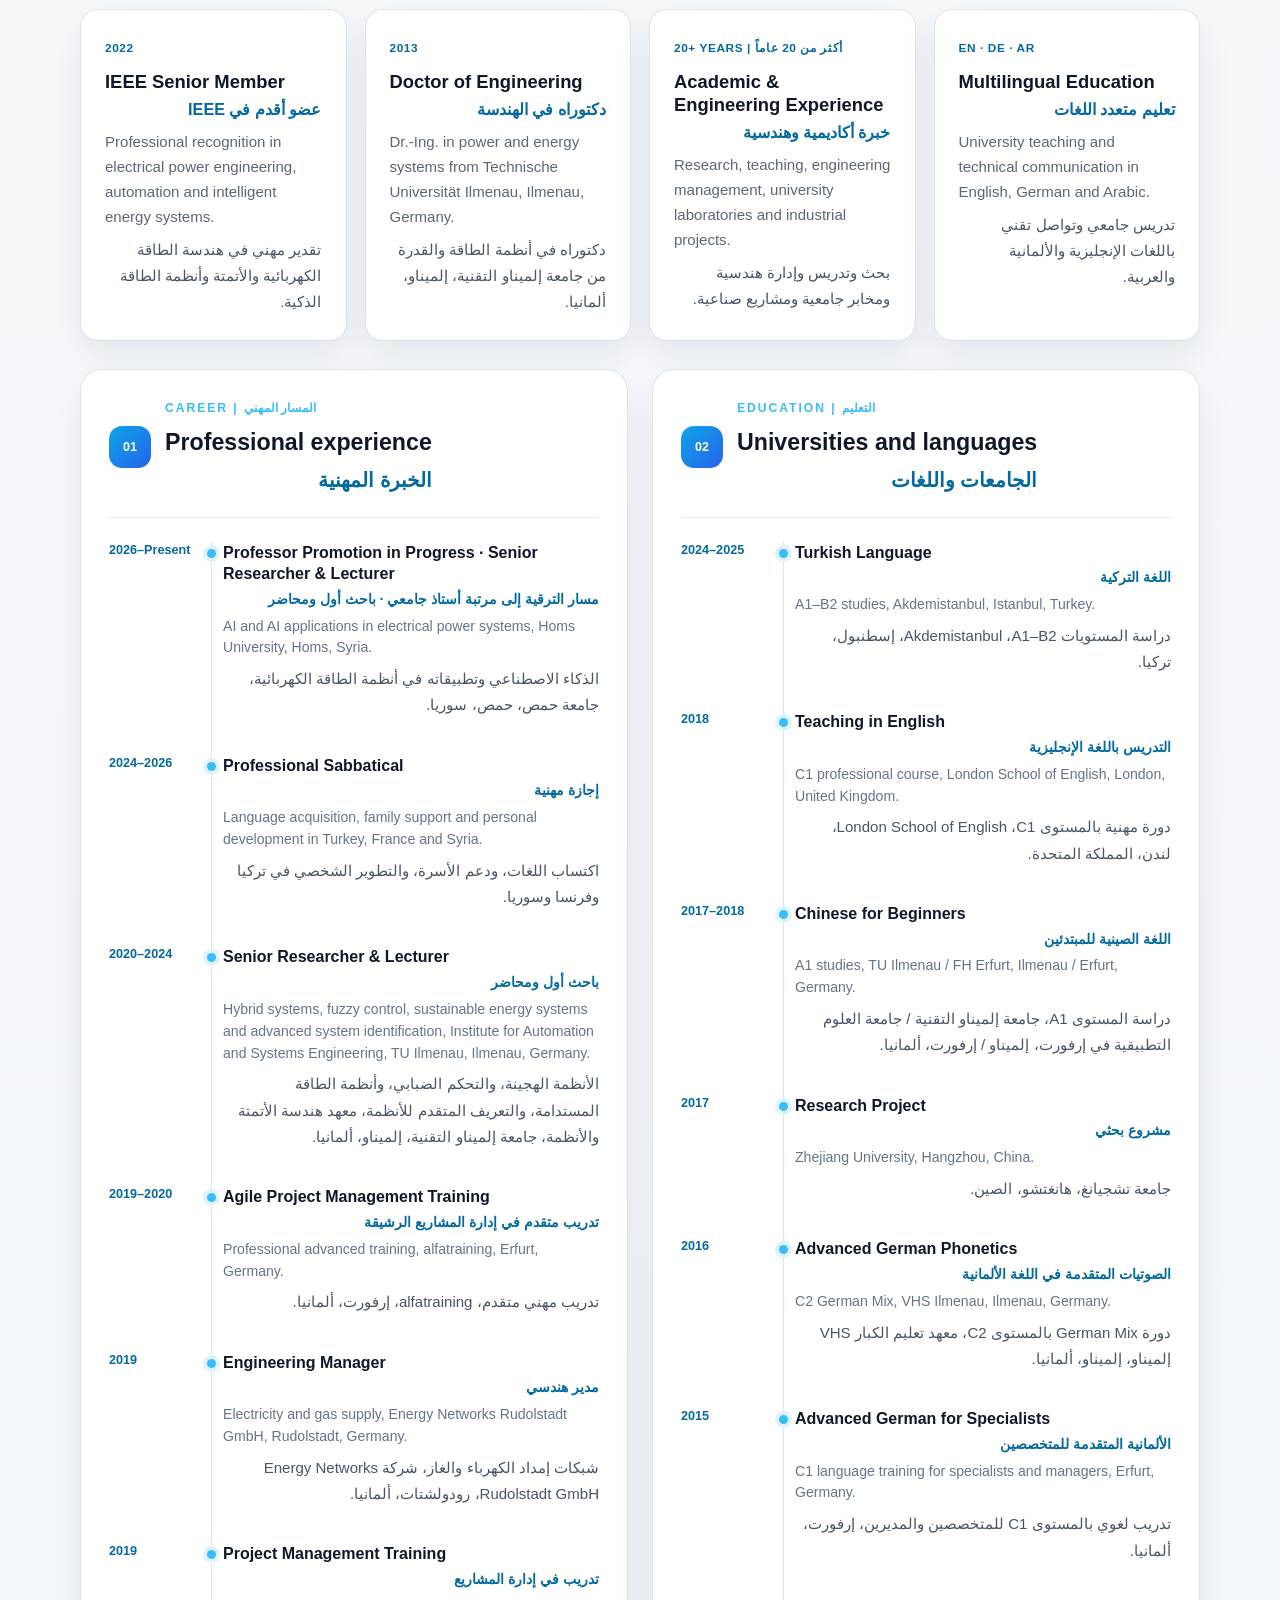
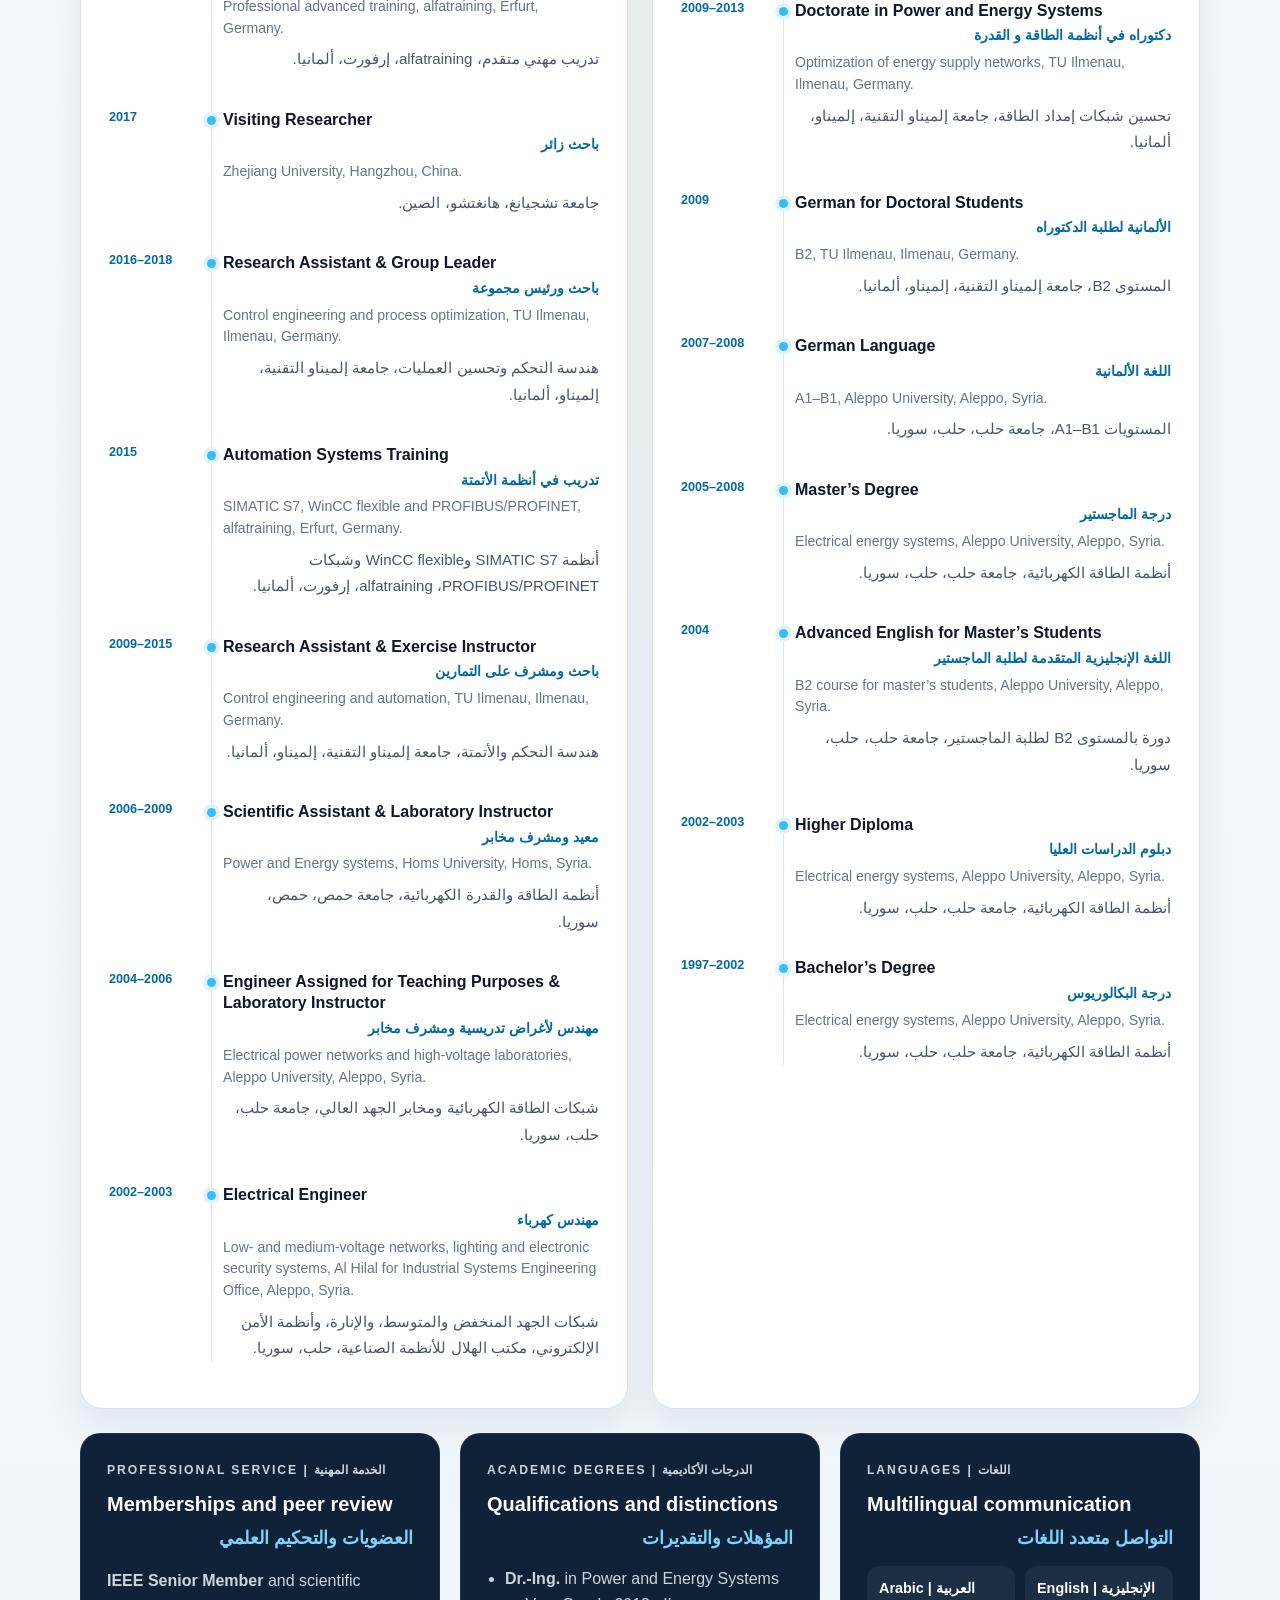
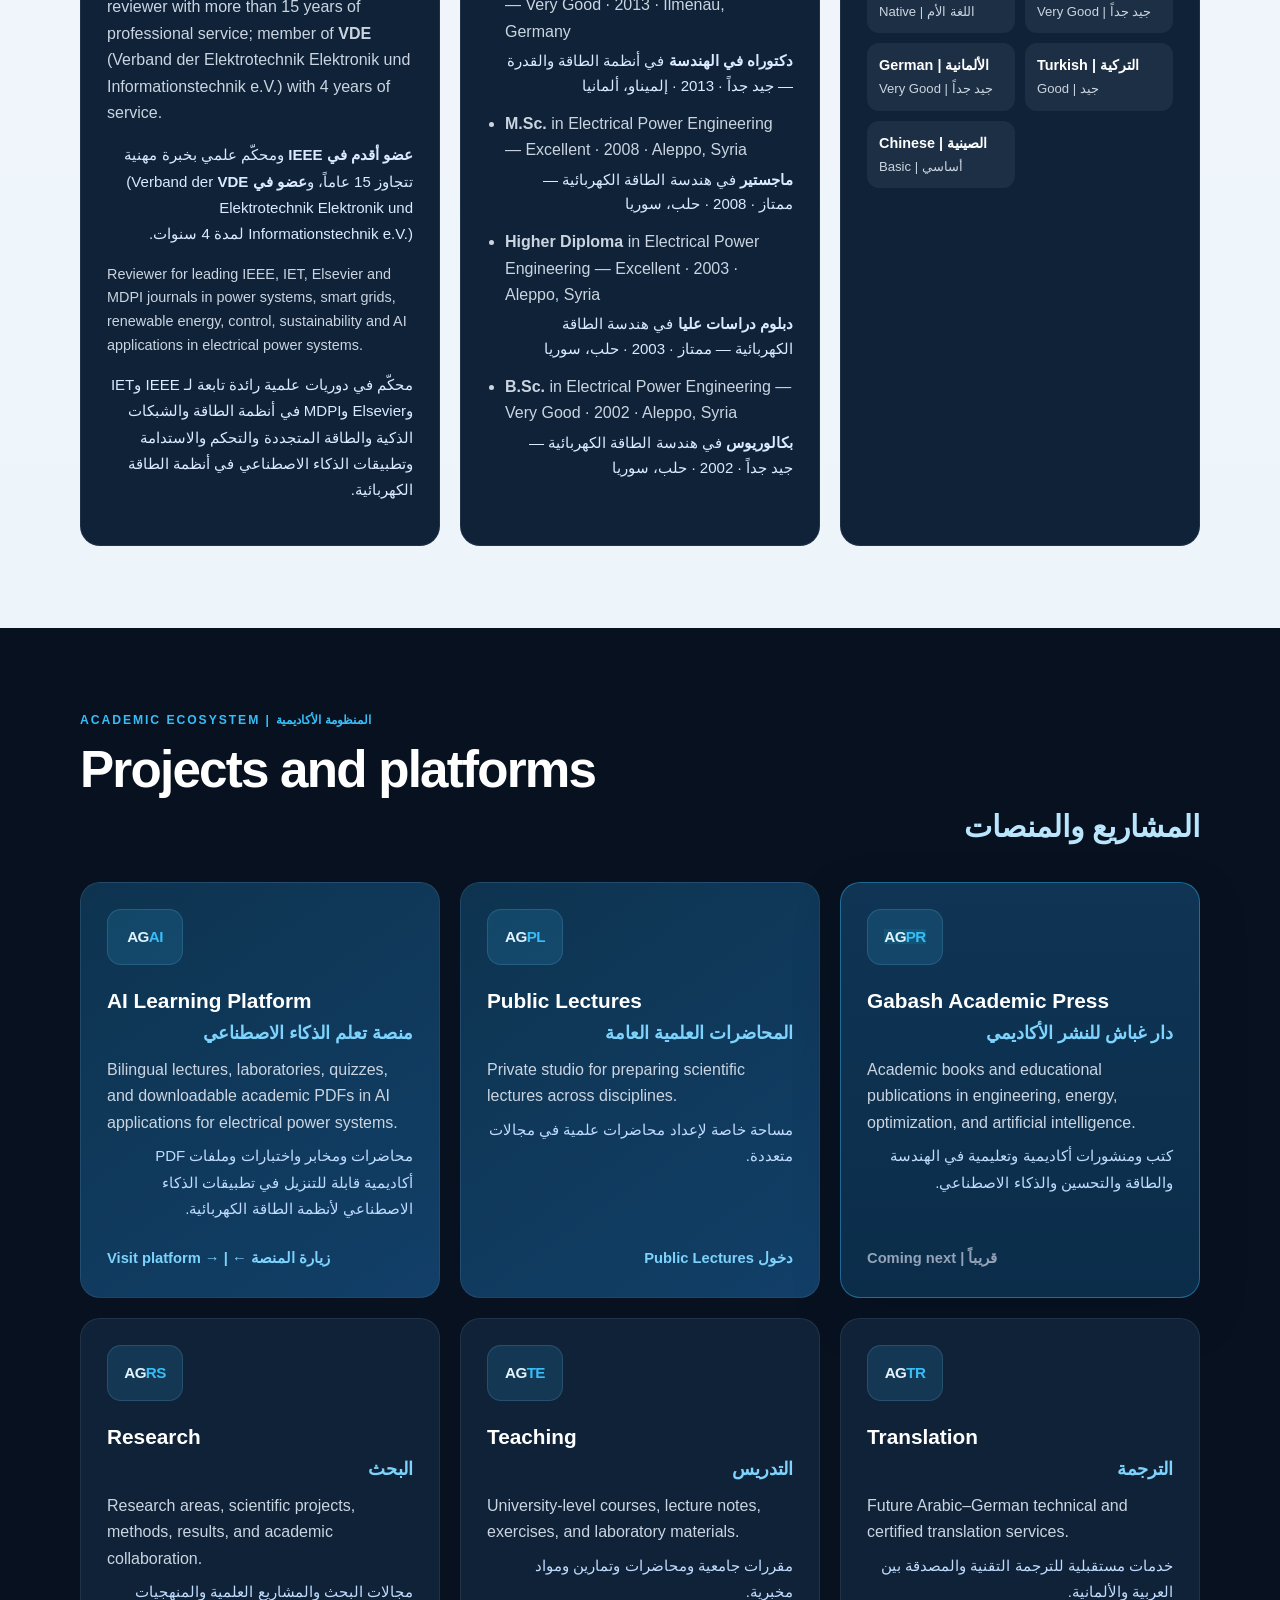
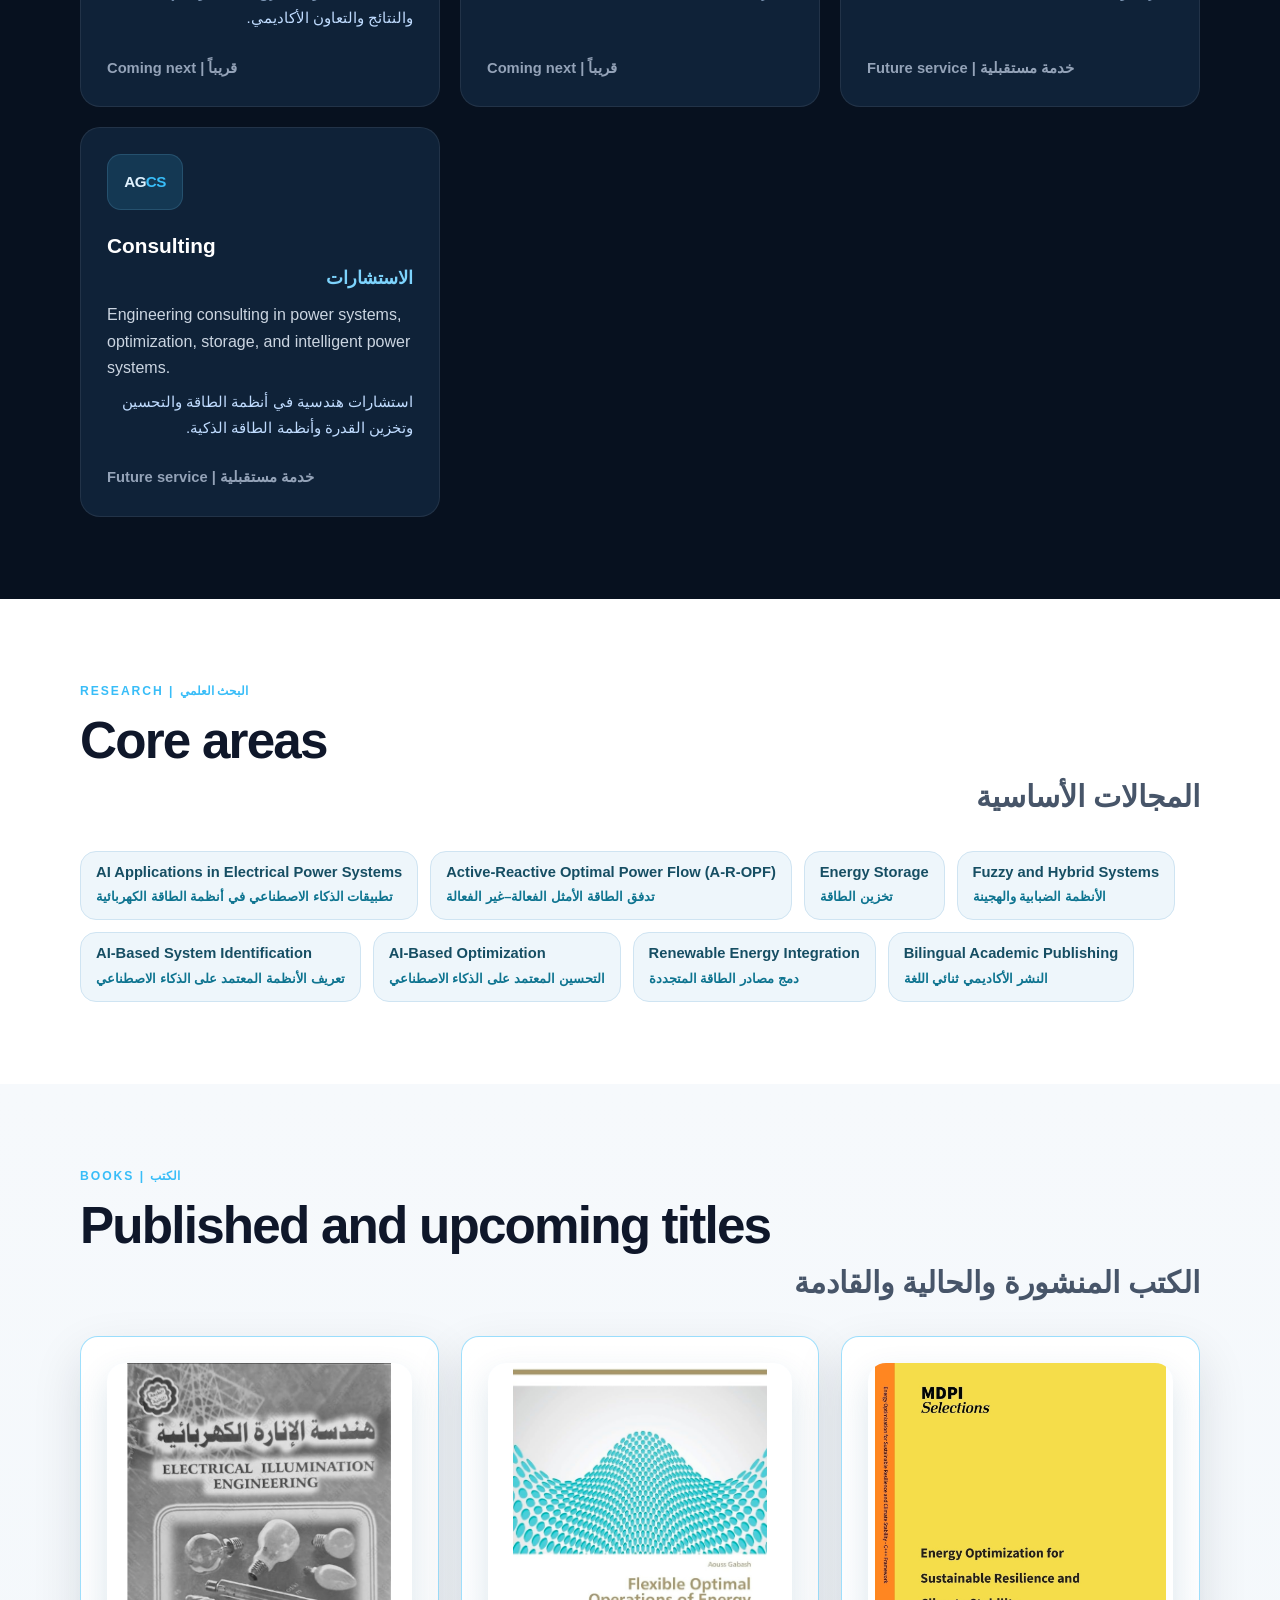
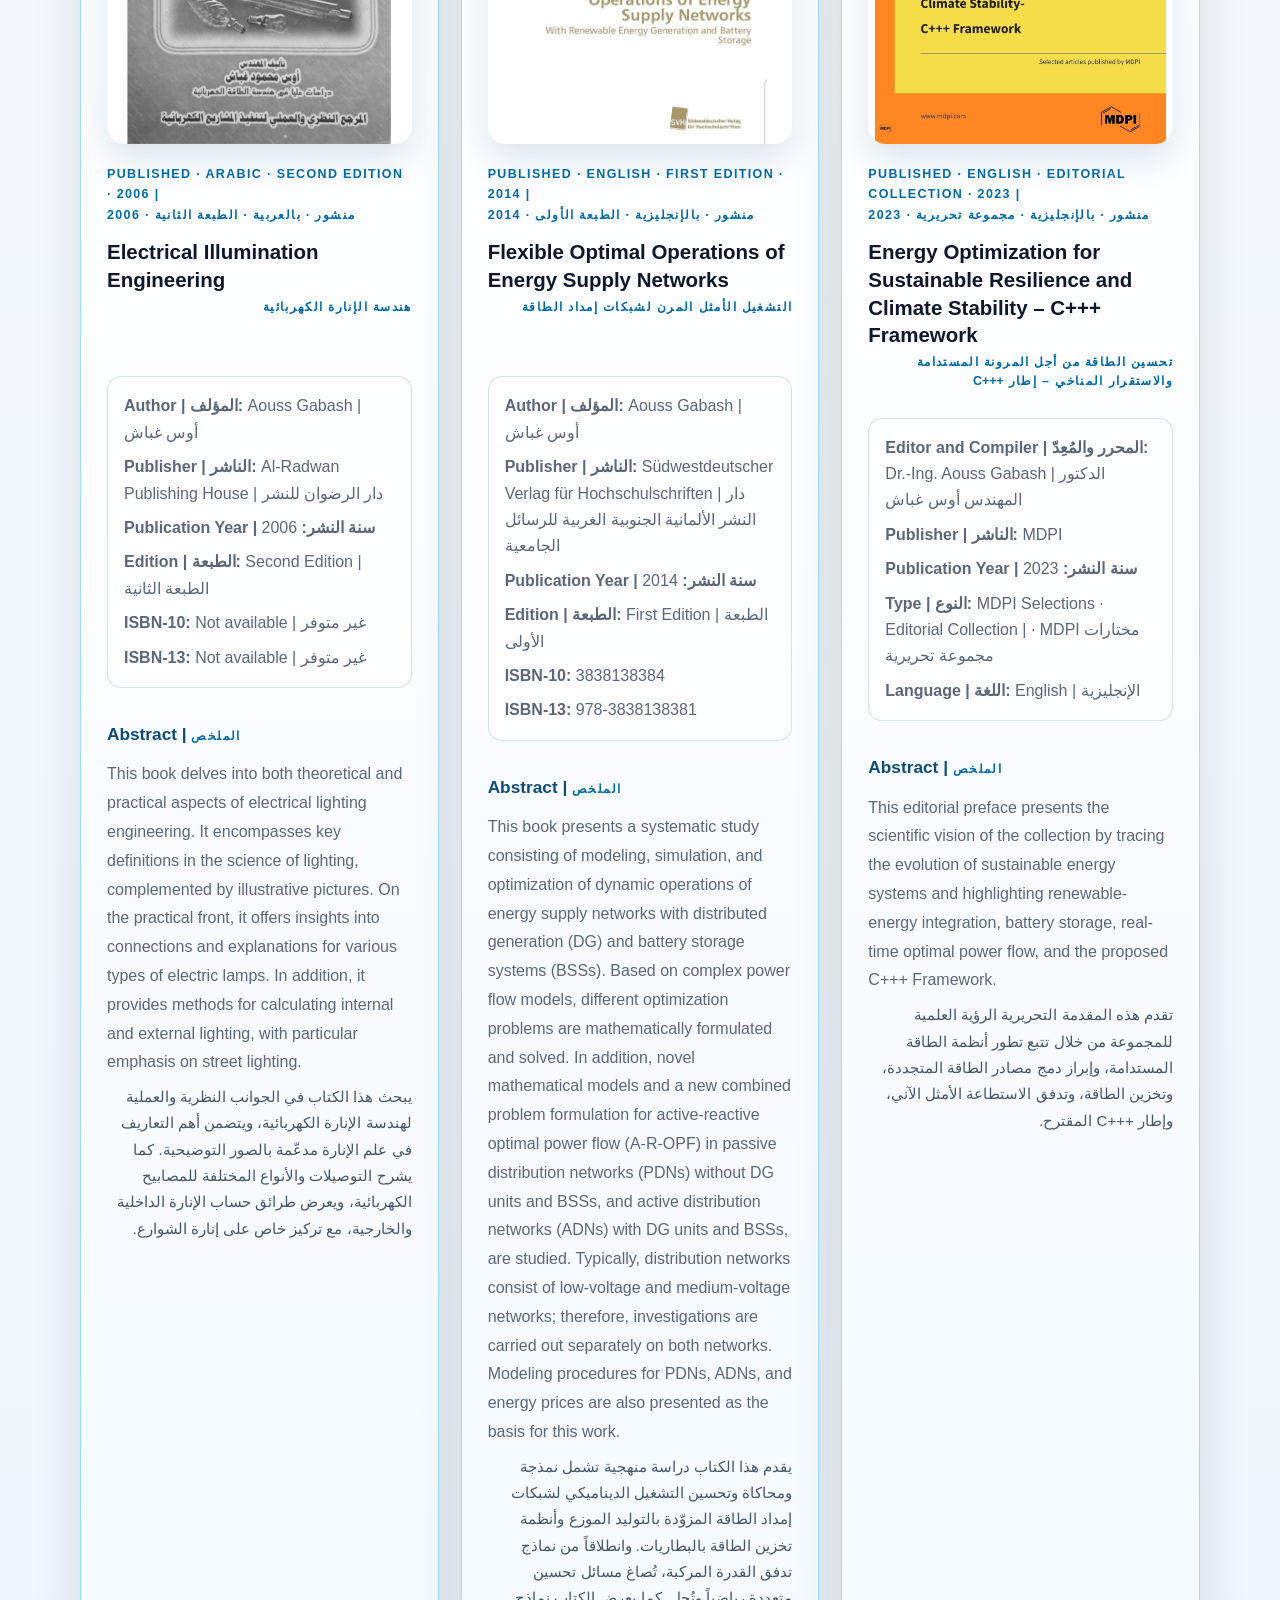
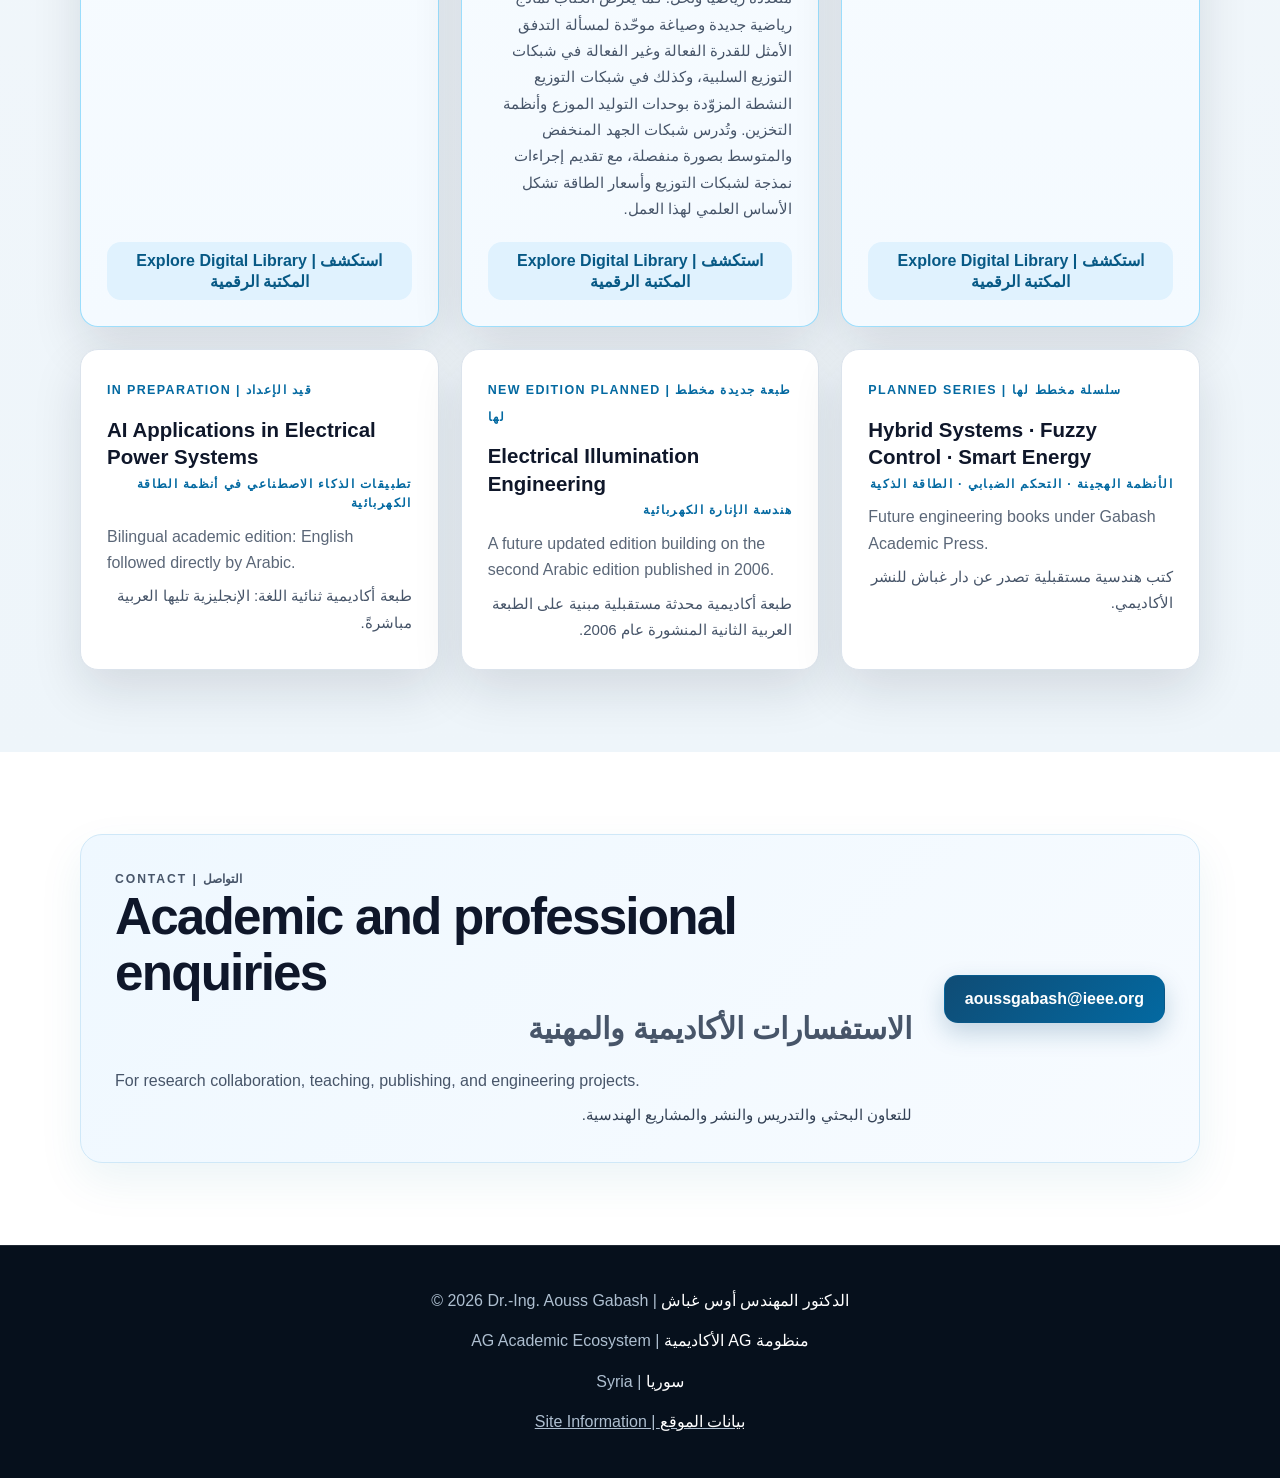
==== commit 59bf1d53: "Place Public Lectures next to AI Learning Platform" ====
--- a/index.html
+++ b/index.html
@@ -492,29 +492,6 @@
             <span class="card-link">Visit platform → | <span lang="ar" dir="rtl">زيارة المنصة ←</span></span>
           </a>
 
-          <article class="project-card">
-            <span class="project-icon"><span class="project-code"><span class="ag">AG</span><span class="suffix">PR</span></span></span>
-            <h3>Gabash Academic Press<span class="card-ar" lang="ar" dir="rtl">دار غباش للنشر الأكاديمي</span></h3>
-            <p>Academic books and educational publications in engineering, energy, optimization, and artificial intelligence.</p>
-            <p class="ar-copy" lang="ar" dir="rtl">كتب ومنشورات أكاديمية وتعليمية في الهندسة والطاقة والتحسين والذكاء الاصطناعي.</p>
-            <span class="status">Coming next | <span lang="ar" dir="rtl">قريباً</span></span>
-          </article>
-
-          <article class="project-card">
-            <span class="project-icon"><span class="project-code"><span class="ag">AG</span><span class="suffix">RS</span></span></span>
-            <h3>Research &amp; Publications<span class="card-ar" lang="ar" dir="rtl">البحث والمنشورات</span></h3>
-            <p>Scientific publications, books, conference papers, and selected research projects.</p>
-            <p class="ar-copy" lang="ar" dir="rtl">منشورات علمية وكتب وأوراق مؤتمرات ومشاريع بحثية مختارة.</p>
-            <span class="status">Coming next | <span lang="ar" dir="rtl">قريباً</span></span>
-          </article>
-
-          <article class="project-card">
-            <span class="project-icon"><span class="project-code"><span class="ag">AG</span><span class="suffix">TE</span></span></span>
-            <h3>Teaching<span class="card-ar" lang="ar" dir="rtl">التدريس</span></h3>
-            <p>University-level courses, lecture notes, exercises, and laboratory materials.</p>
-            <p class="ar-copy" lang="ar" dir="rtl">مقررات جامعية ومحاضرات وتمارين ومواد مخبرية.</p>
-            <span class="status">Coming next | <span lang="ar" dir="rtl">قريباً</span></span>
-          </article>
           <a class="project-card featured" href="public-lectures.html">
             <span class="project-icon"><span class="project-code"><span class="ag">AG</span><span class="suffix">PL</span></span></span>
             <h3>Public Lectures<span class="card-ar" lang="ar" dir="rtl">المحاضرات العلمية العامة</span></h3>
@@ -522,6 +499,30 @@
             <p class="ar-copy" lang="ar" dir="rtl">مساحة خاصة لإعداد محاضرات علمية في مجالات متعددة.</p>
             <span class="card-link" lang="ar" dir="rtl">دخول <bdi lang="en" dir="ltr">Public Lectures</bdi></span>
           </a>
+
+          <article class="project-card">
+            <span class="project-icon"><span class="project-code"><span class="ag">AG</span><span class="suffix">PR</span></span></span>
+            <h3>Gabash Academic Press<span class="card-ar" lang="ar" dir="rtl">دار غباش للنشر الأكاديمي</span></h3>
+            <p>Academic books and educational publications in engineering, energy, optimization, and artificial intelligence.</p>
+            <p class="ar-copy" lang="ar" dir="rtl">كتب ومنشورات أكاديمية وتعليمية في الهندسة والطاقة والتحسين والذكاء الاصطناعي.</p>
+            <span class="status">Coming next | <span lang="ar" dir="rtl">قريباً</span></span>
+          </article>
+
+          <article class="project-card">
+            <span class="project-icon"><span class="project-code"><span class="ag">AG</span><span class="suffix">RS</span></span></span>
+            <h3>Research &amp; Publications<span class="card-ar" lang="ar" dir="rtl">البحث والمنشورات</span></h3>
+            <p>Scientific publications, books, conference papers, and selected research projects.</p>
+            <p class="ar-copy" lang="ar" dir="rtl">منشورات علمية وكتب وأوراق مؤتمرات ومشاريع بحثية مختارة.</p>
+            <span class="status">Coming next | <span lang="ar" dir="rtl">قريباً</span></span>
+          </article>
+
+          <article class="project-card">
+            <span class="project-icon"><span class="project-code"><span class="ag">AG</span><span class="suffix">TE</span></span></span>
+            <h3>Teaching<span class="card-ar" lang="ar" dir="rtl">التدريس</span></h3>
+            <p>University-level courses, lecture notes, exercises, and laboratory materials.</p>
+            <p class="ar-copy" lang="ar" dir="rtl">مقررات جامعية ومحاضرات وتمارين ومواد مخبرية.</p>
+            <span class="status">Coming next | <span lang="ar" dir="rtl">قريباً</span></span>
+          </article>
 
           <article class="project-card">
             <span class="project-icon"><span class="project-code"><span class="ag">AG</span><span class="suffix">TR</span></span></span>
